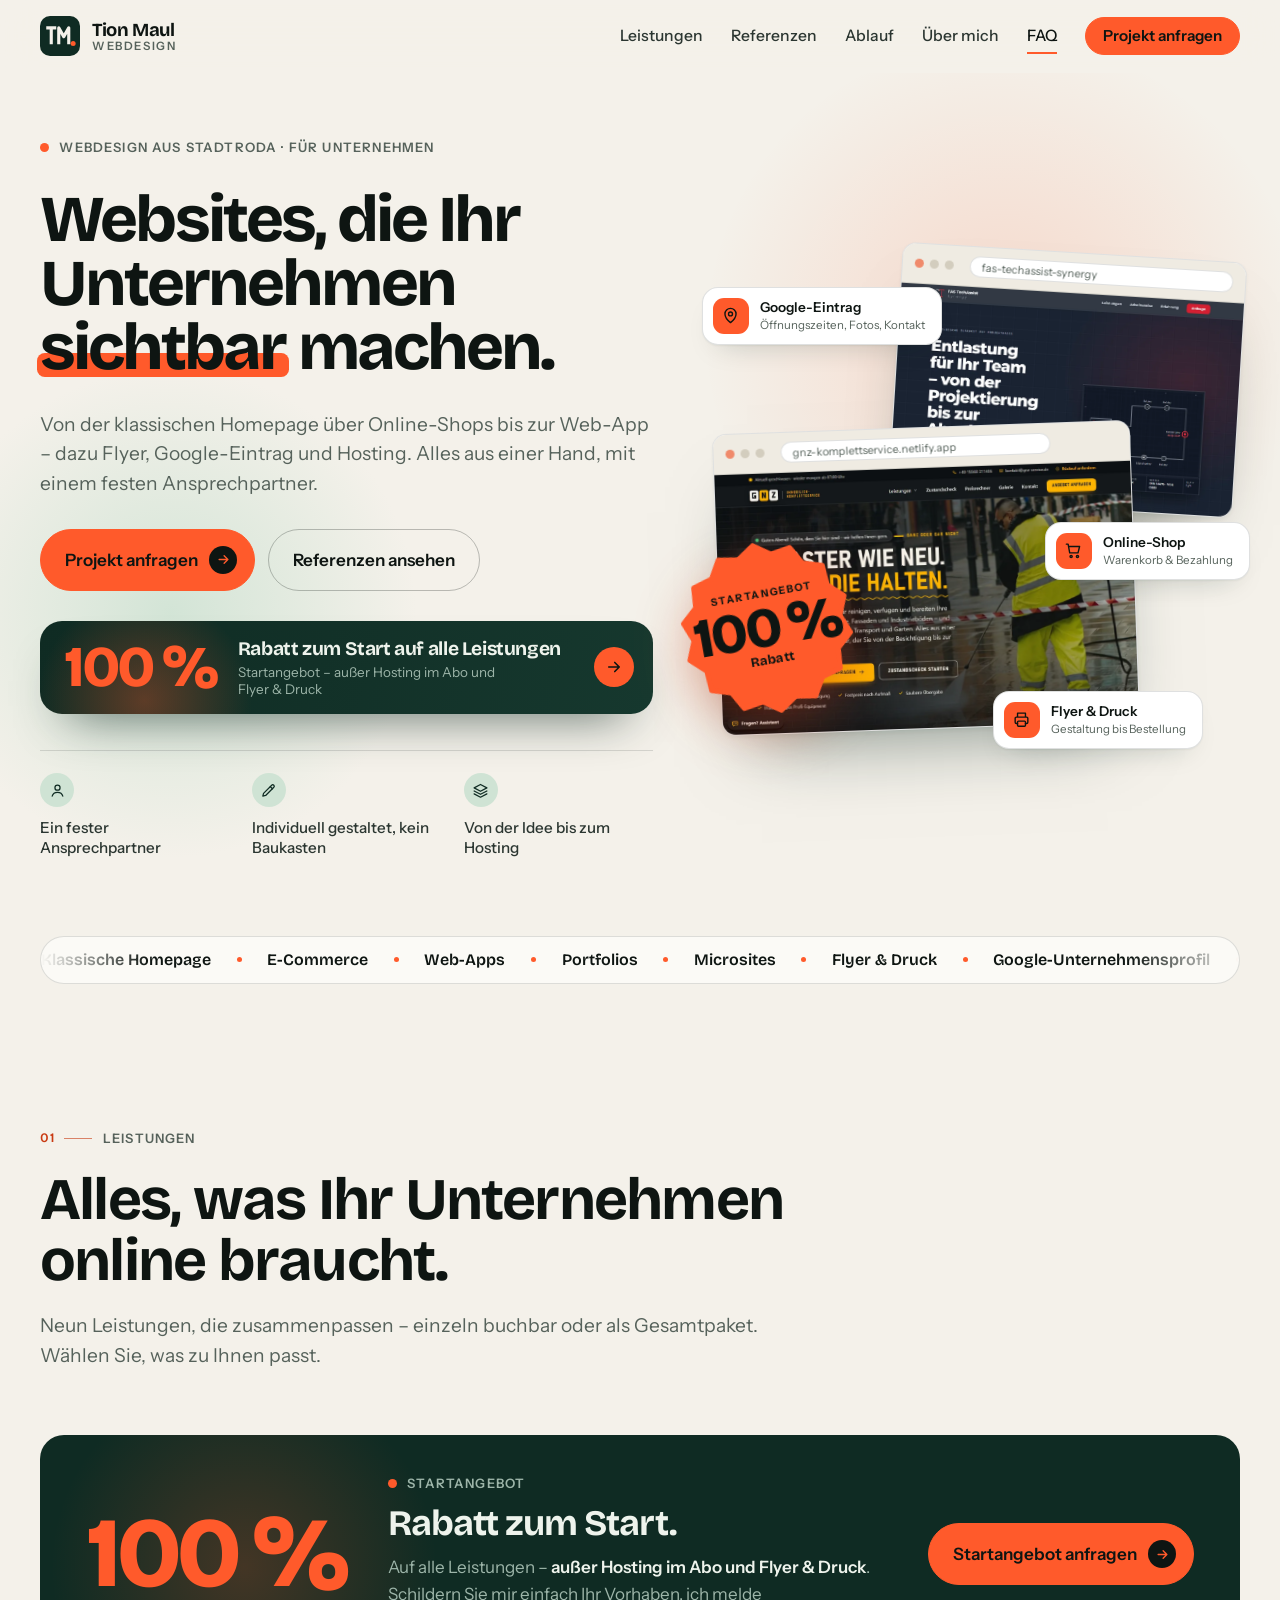
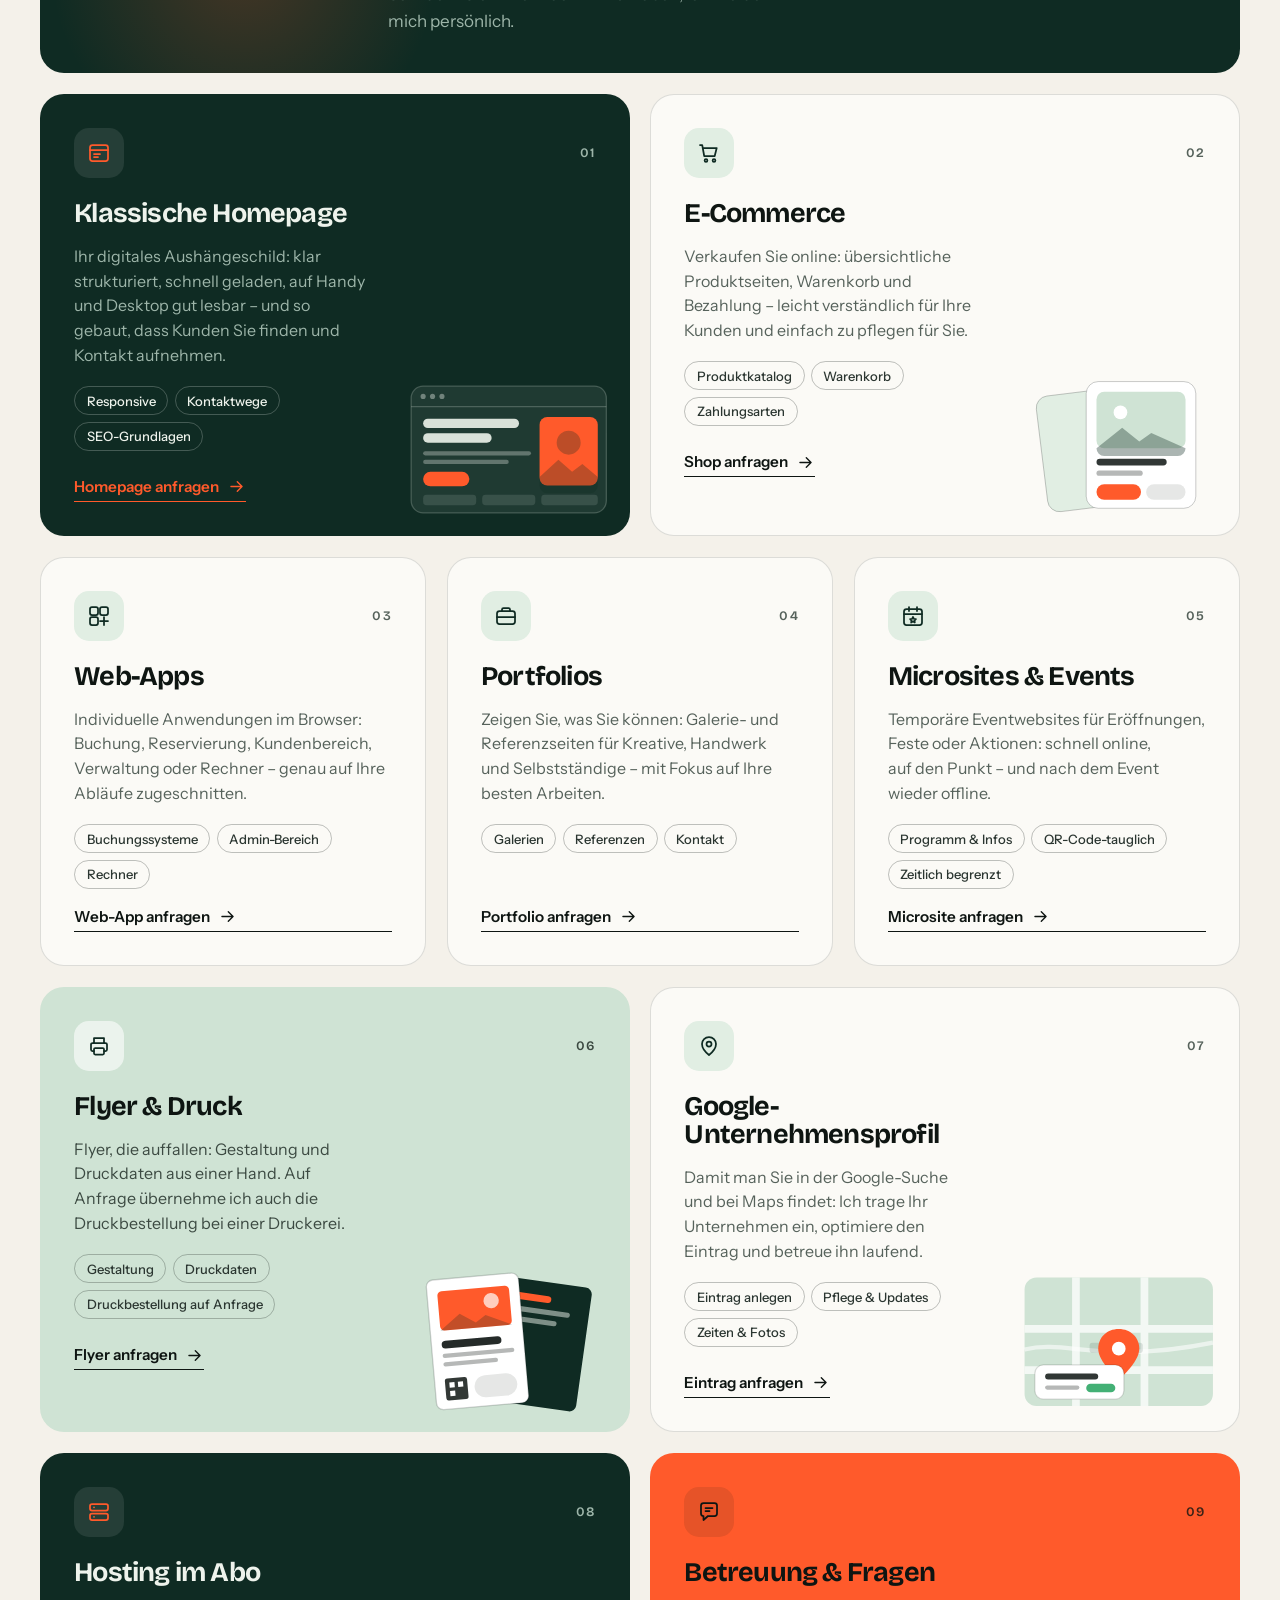
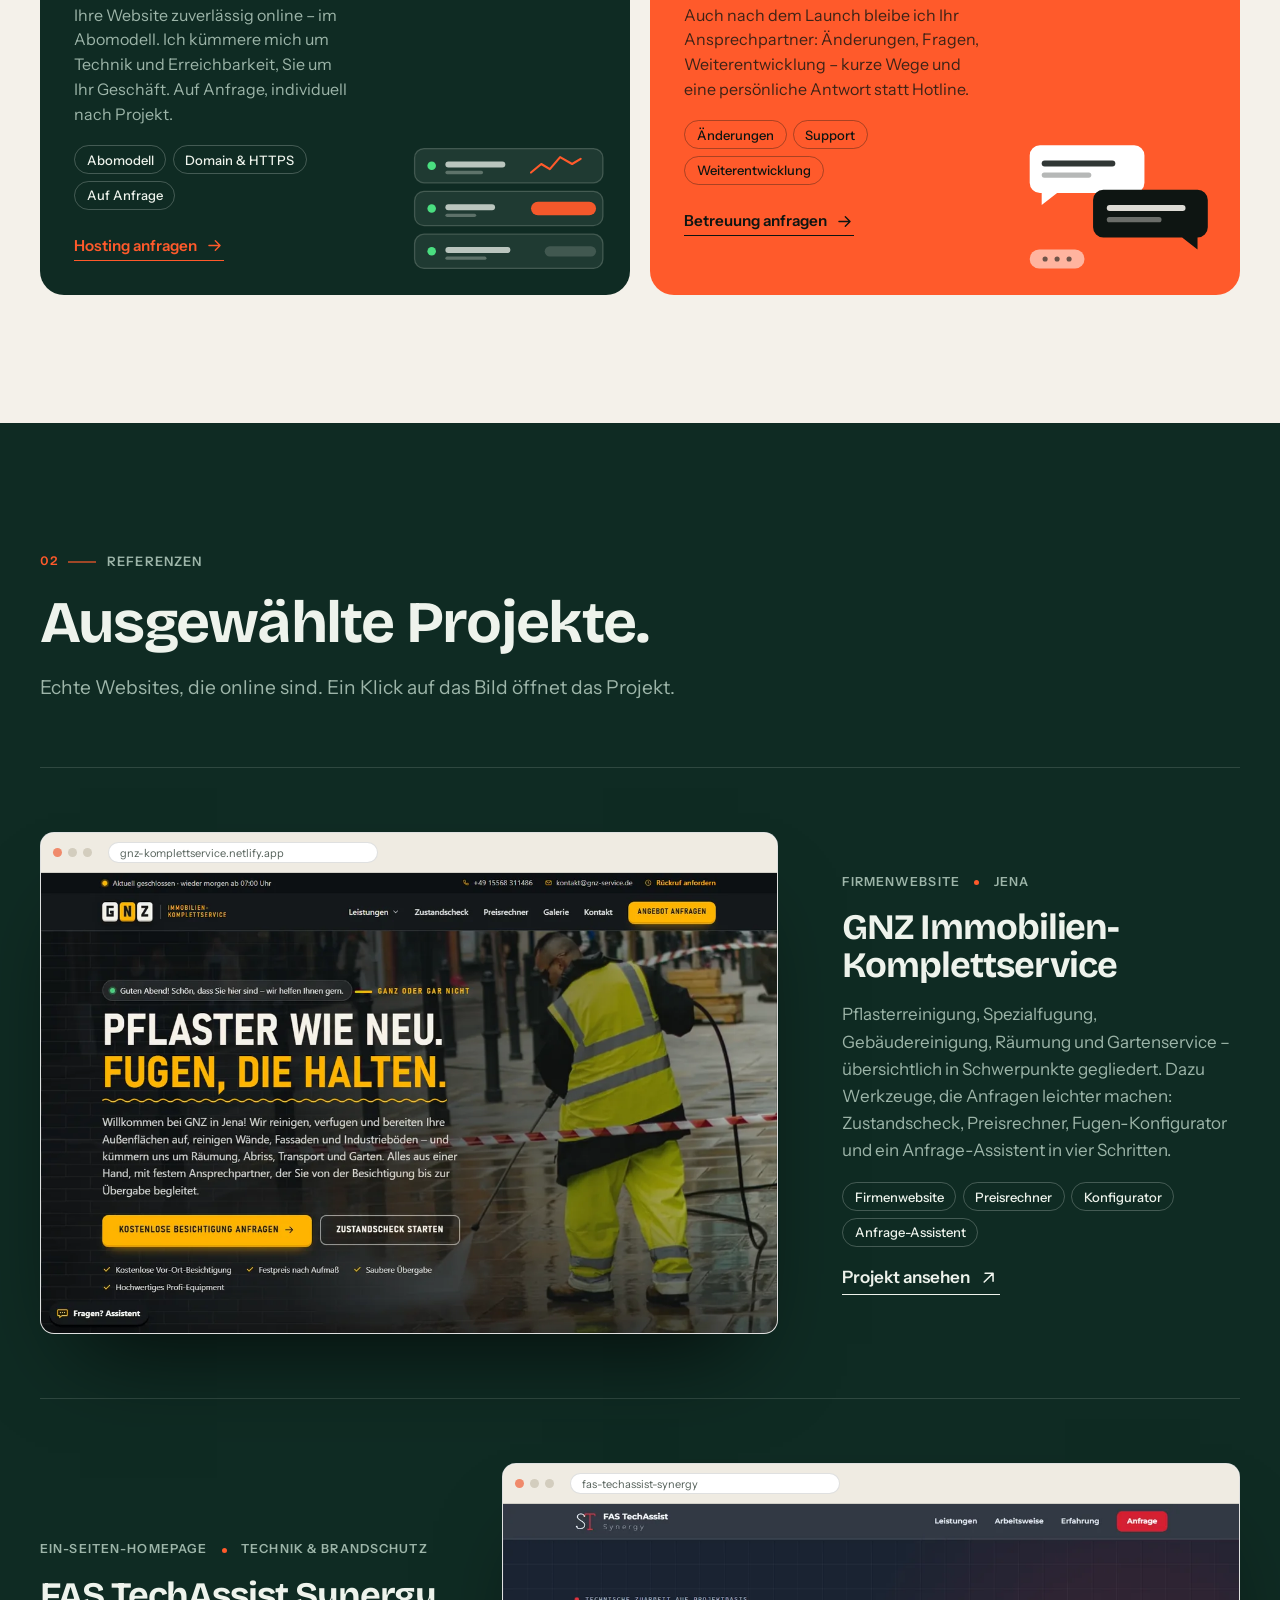
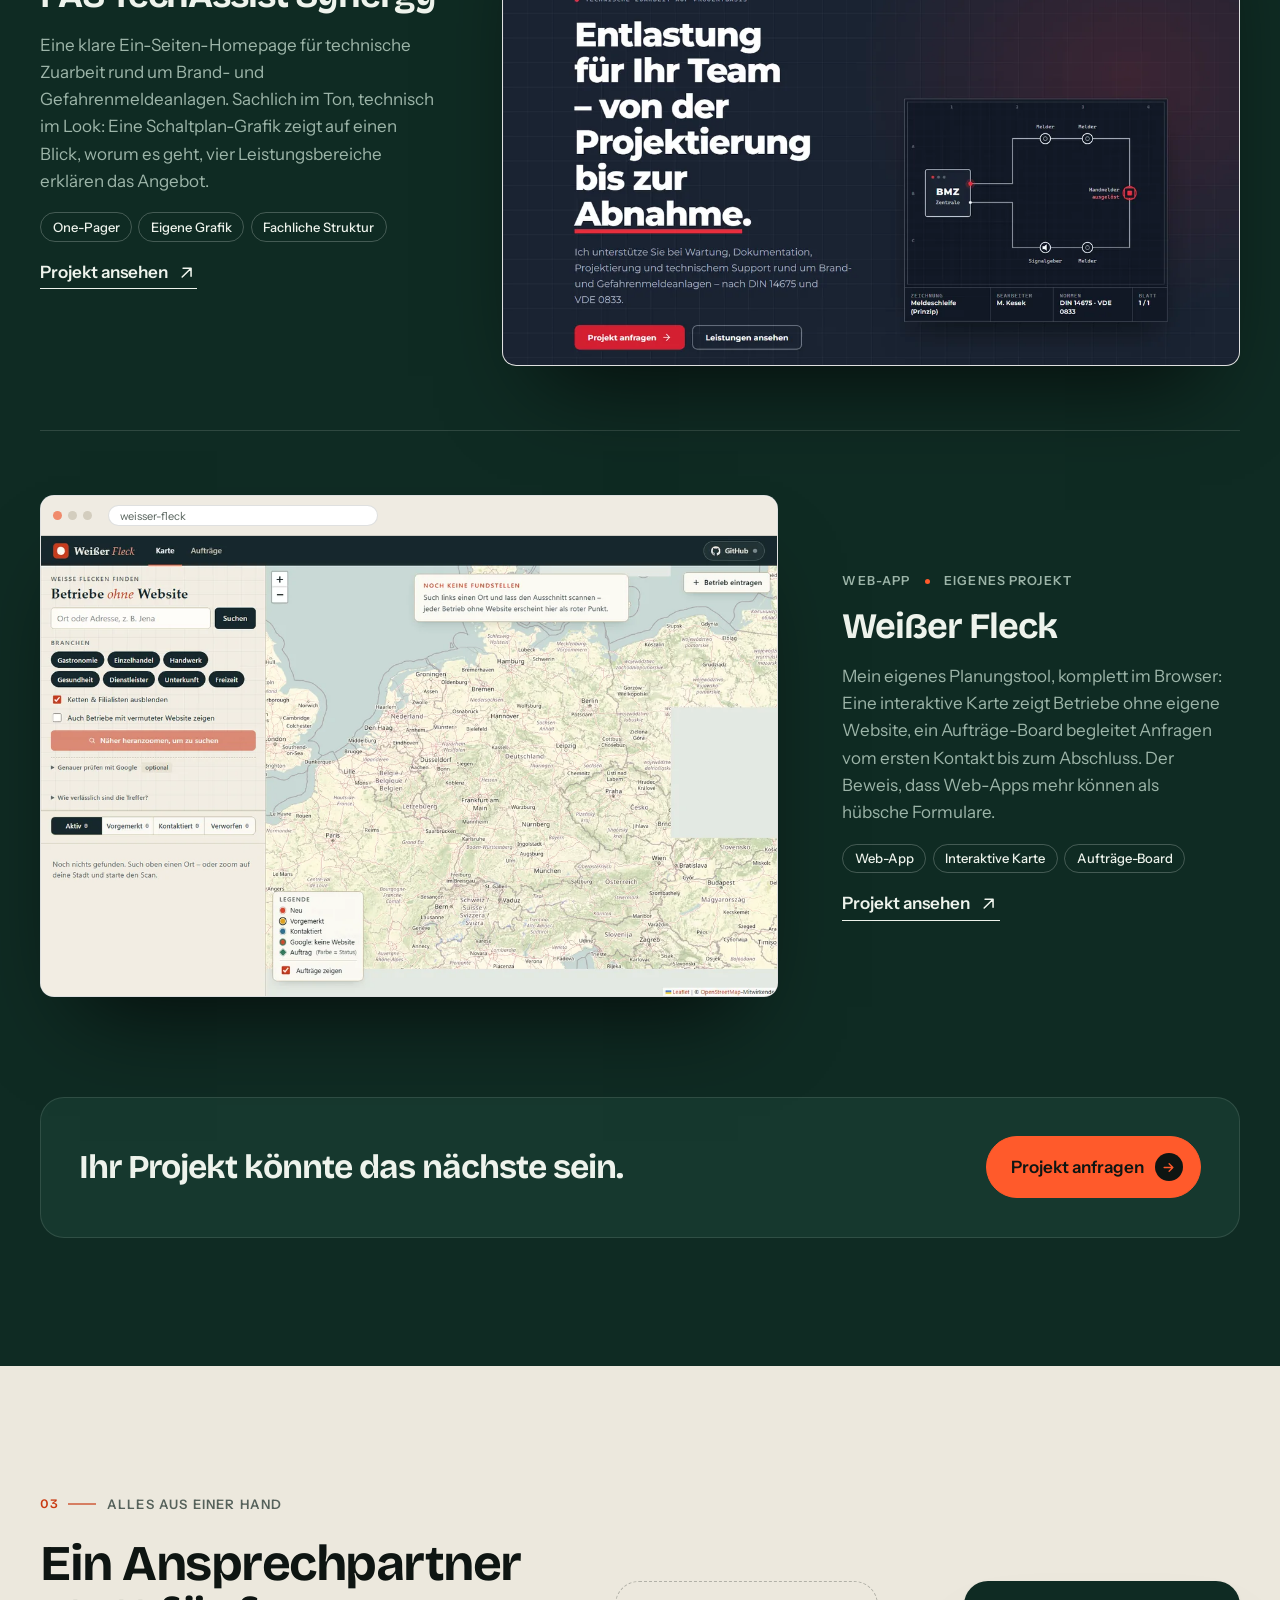
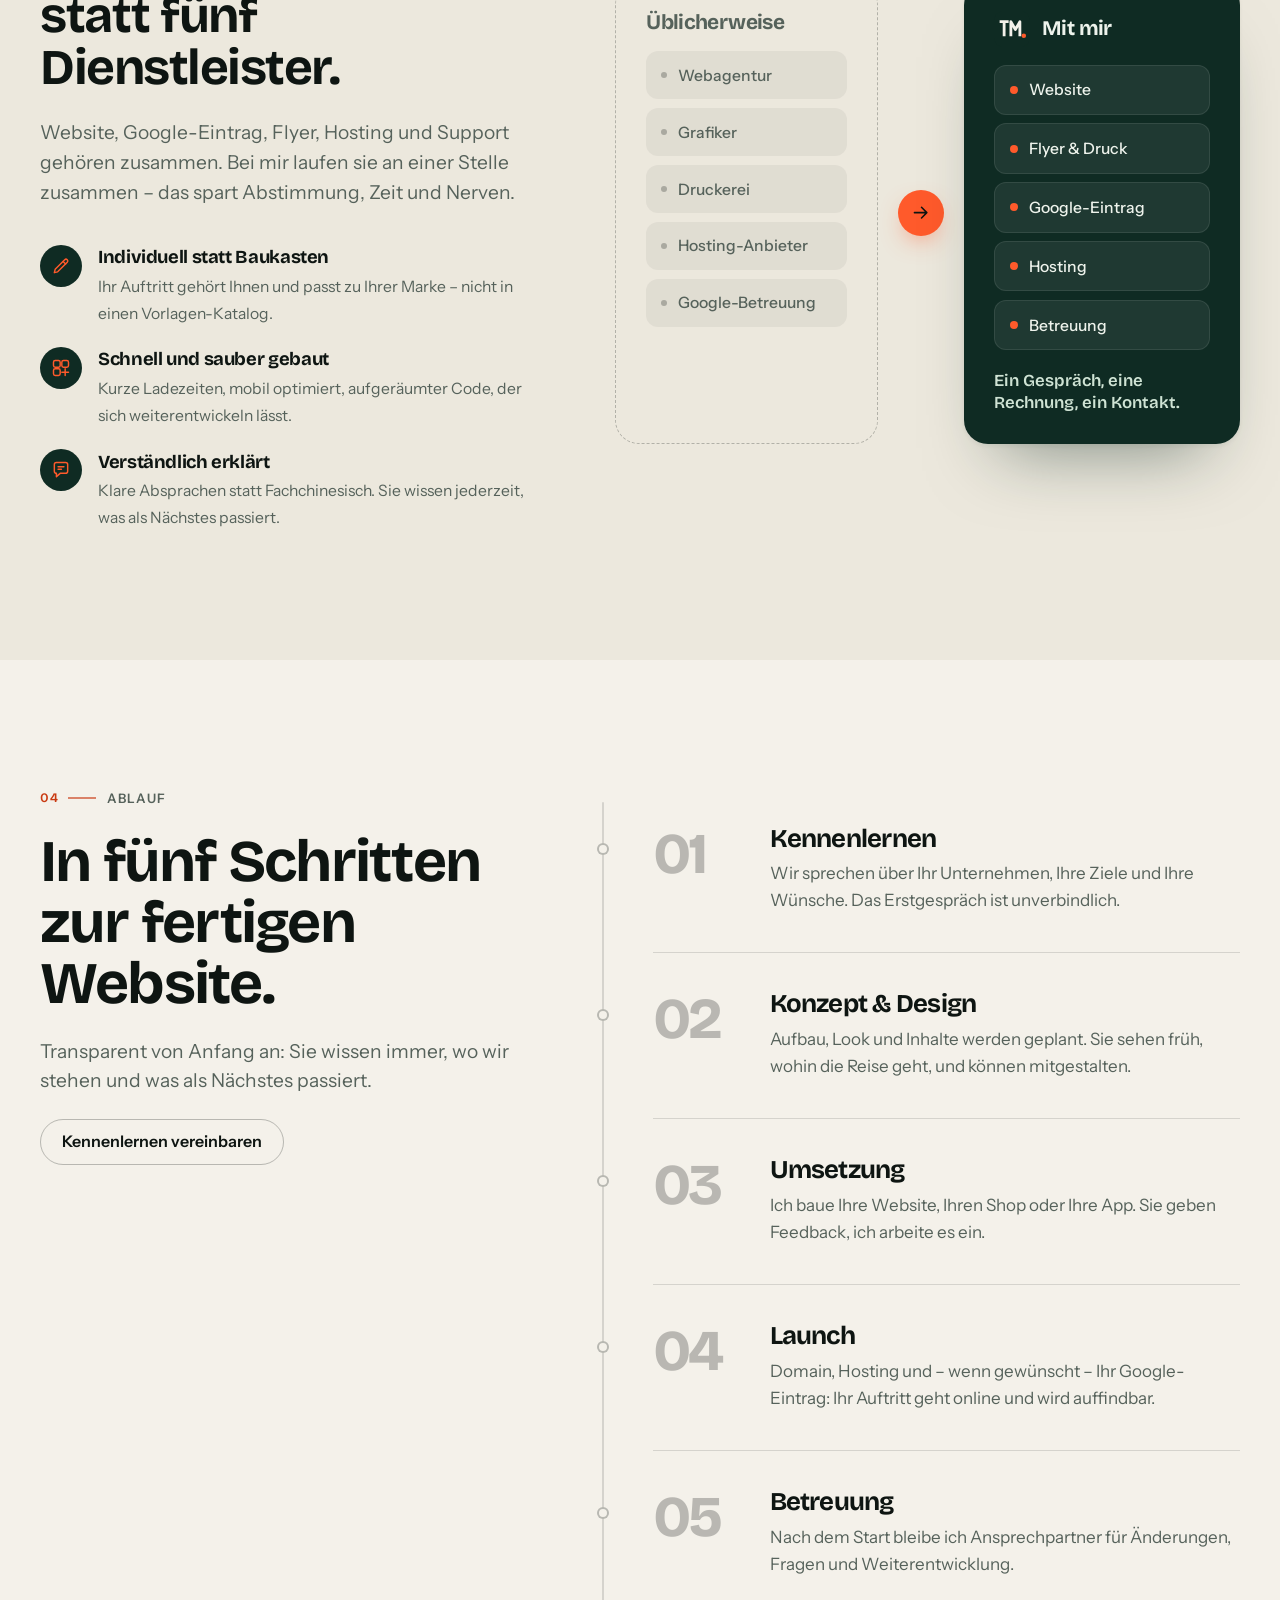
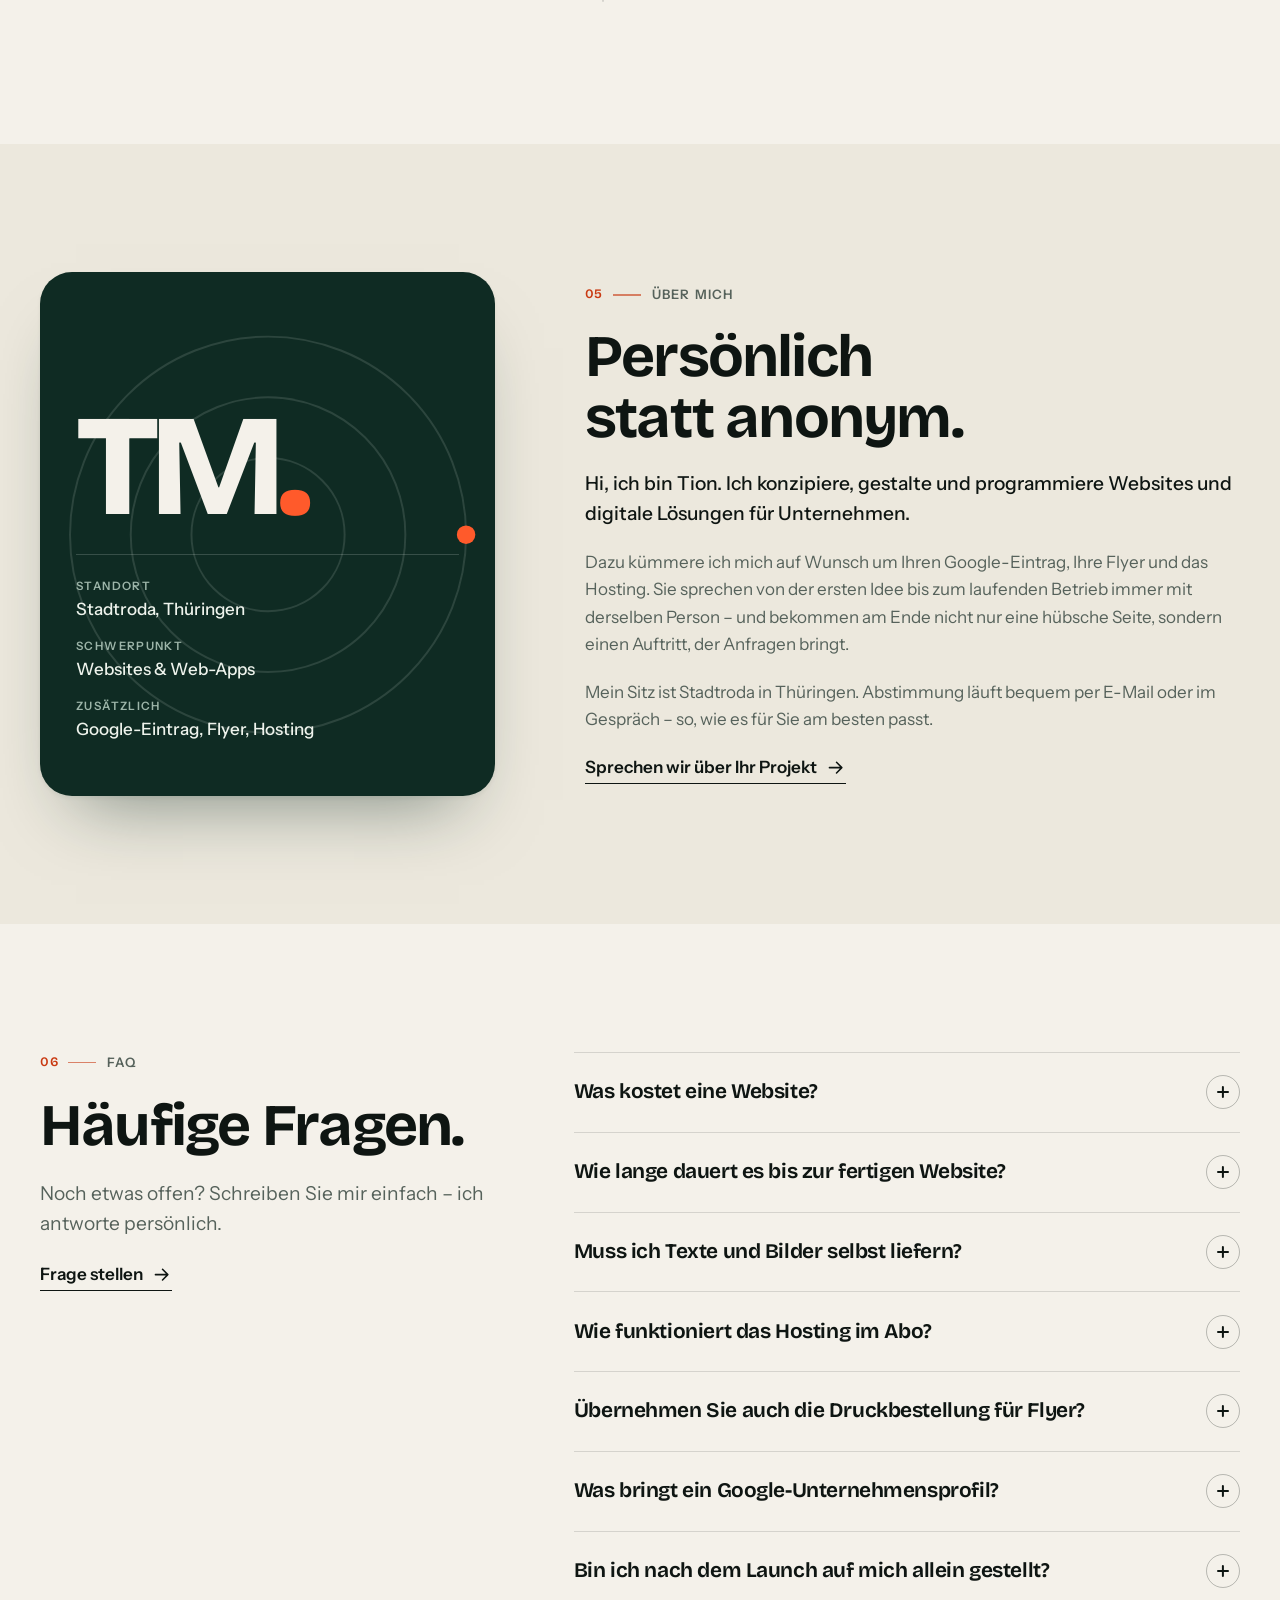
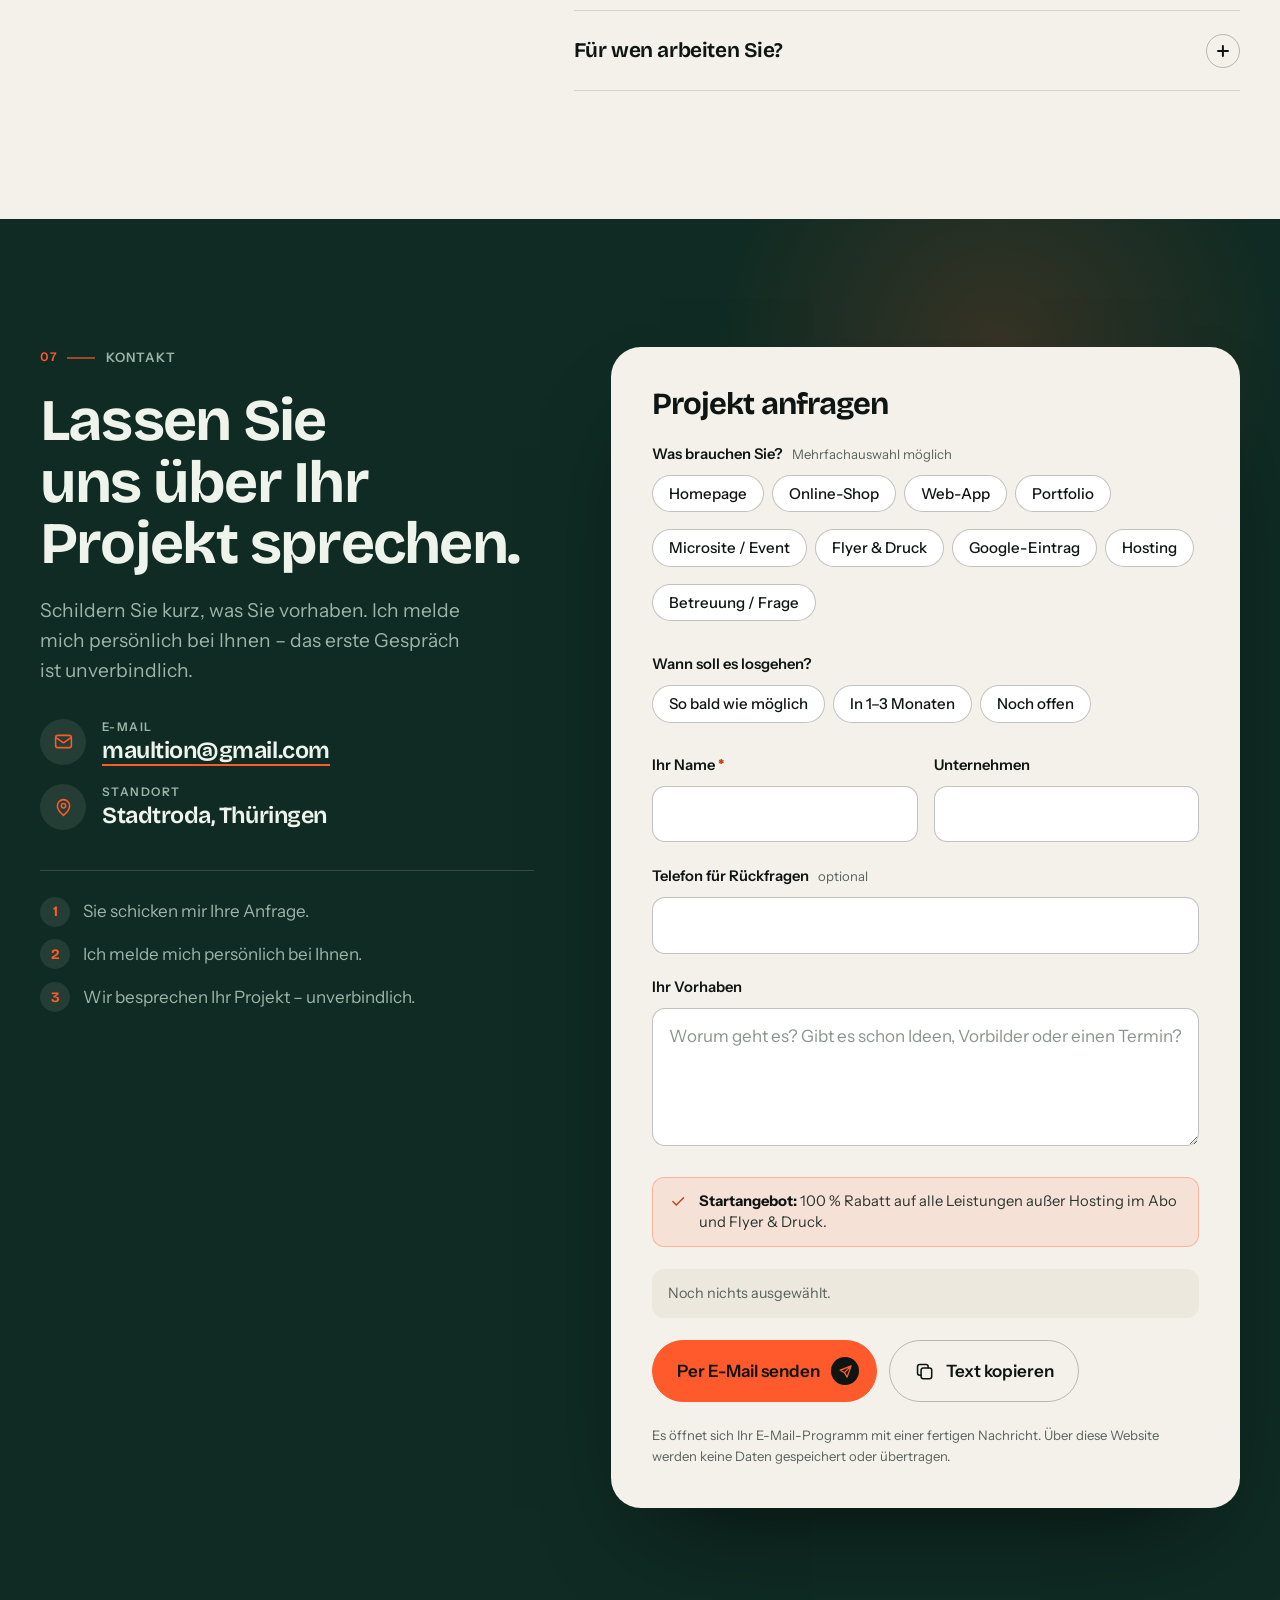
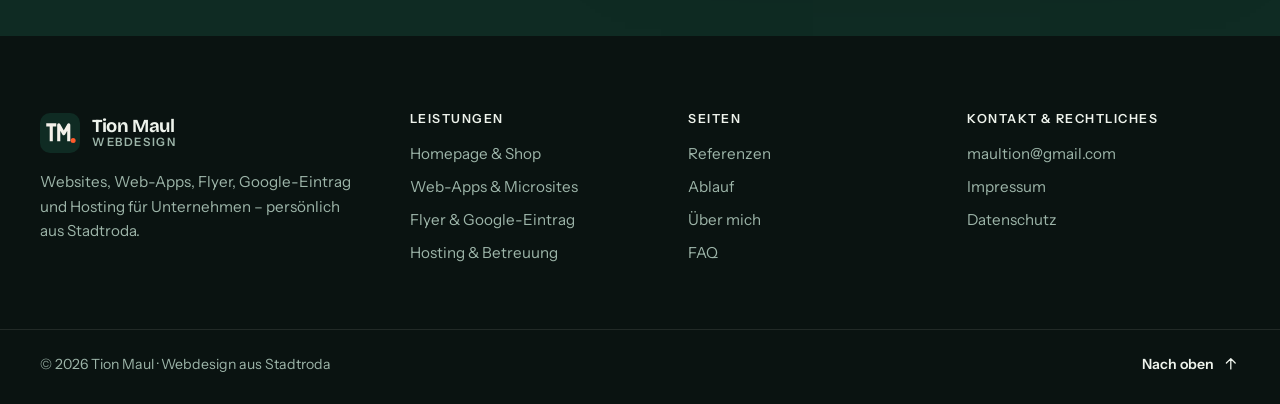
==== index.html @ 5685a95a "Erste Version der Firmenwebsite von Tion Maul Einseitige Webdesign-Website mit Leistungen, Referenze" ====
<!doctype html>
<html lang="de">
<head>
  <meta charset="utf-8">
  <meta name="viewport" content="width=device-width, initial-scale=1">
  <title>Tion Maul – Webdesign aus Stadtroda | Homepage, Online-Shop & Web-Apps</title>
  <meta name="description" content="Webdesign für Unternehmen: klassische Homepage, E-Commerce, Web-Apps, Portfolios, Microsites, Flyer mit Druckbestellung, Google-Unternehmensprofil und Hosting im Abo – persönlich von Tion Maul aus Stadtroda.">
  <meta name="theme-color" content="#F4F1EA">
  <meta property="og:type" content="website">
  <meta property="og:locale" content="de_DE">
  <meta property="og:title" content="Tion Maul – Webdesign aus Stadtroda">
  <meta property="og:description" content="Websites, die Ihr Unternehmen sichtbar machen: Homepage, Online-Shop, Web-Apps, Flyer, Google-Eintrag und Hosting aus einer Hand.">
  <meta property="og:site_name" content="Tion Maul – Webdesign">
  <!-- domain:start -->
  <!-- Wird von tools/set-domain.mjs gefüllt, sobald die Domain feststeht (canonical, og:image, twitter:card). -->
  <!-- domain:end -->
  <link rel="icon" href="assets/favicon.svg" type="image/svg+xml">
  <link rel="preload" href="assets/fonts/bricolage-grotesque-latin-wght-normal.woff2" as="font" type="font/woff2" crossorigin>
  <link rel="preload" href="assets/fonts/instrument-sans-latin-wght-normal.woff2" as="font" type="font/woff2" crossorigin>
  <link rel="stylesheet" href="assets/styles.css">
  <script src="assets/boot.js"></script>
  <script type="application/ld+json">
  {
    "@context": "https://schema.org",
    "@type": "ProfessionalService",
    "name": "Tion Maul – Webdesign",
    "description": "Webdesign für Unternehmen: Homepage, E-Commerce, Web-Apps, Portfolios, Microsites, Flyer, Google-Unternehmensprofil und Hosting.",
    "founder": { "@type": "Person", "name": "Tion Maul" },
    "email": "maultion@gmail.com",
    "address": { "@type": "PostalAddress", "addressLocality": "Stadtroda", "addressRegion": "Thüringen", "addressCountry": "DE" },
    "areaServed": "DE",
    "makesOffer": [
      { "@type": "Offer", "itemOffered": { "@type": "Service", "name": "Klassische Homepage" } },
      { "@type": "Offer", "itemOffered": { "@type": "Service", "name": "E-Commerce" } },
      { "@type": "Offer", "itemOffered": { "@type": "Service", "name": "Web-Apps" } },
      { "@type": "Offer", "itemOffered": { "@type": "Service", "name": "Portfolio-Websites" } },
      { "@type": "Offer", "itemOffered": { "@type": "Service", "name": "Microsites für Events" } },
      { "@type": "Offer", "itemOffered": { "@type": "Service", "name": "Flyer-Gestaltung und Druckbestellung" } },
      { "@type": "Offer", "itemOffered": { "@type": "Service", "name": "Google-Unternehmensprofil" } },
      { "@type": "Offer", "itemOffered": { "@type": "Service", "name": "Hosting im Abomodell" } },
      { "@type": "Offer", "itemOffered": { "@type": "Service", "name": "Website-Betreuung" } }
    ]
  }
  </script>
</head>
<body>

<!-- Icon-Sprite -->
<svg class="sprite" aria-hidden="true" focusable="false">
  <symbol id="logo" viewBox="0 0 64 64">
    <rect width="64" height="64" rx="16" class="logo-bg"/>
    <path d="M10 19h16M18 19v26M30 45V19l8 14 8-14v26" class="logo-stroke" fill="none" stroke-width="5" stroke-linejoin="round"/>
    <circle cx="53" cy="44" r="4" class="logo-dot"/>
  </symbol>
  <symbol id="i-arrow" viewBox="0 0 24 24"><path d="M5 12h14M13 6l6 6-6 6"/></symbol>
  <symbol id="i-arrow-ur" viewBox="0 0 24 24"><path d="M7 17L17 7M8 7h9v9"/></symbol>
  <symbol id="i-up" viewBox="0 0 24 24"><path d="M12 19V5M6 11l6-6 6 6"/></symbol>
  <symbol id="i-check" viewBox="0 0 24 24"><path d="M5 12.5l4.5 4.5L19 7.5"/></symbol>
  <symbol id="i-plus" viewBox="0 0 24 24"><path d="M12 5v14M5 12h14"/></symbol>
  <symbol id="i-menu" viewBox="0 0 24 24"><path d="M4 8h16M4 16h16"/></symbol>
  <symbol id="i-close" viewBox="0 0 24 24"><path d="M6 6l12 12M18 6L6 18"/></symbol>
  <symbol id="i-mail" viewBox="0 0 24 24"><rect x="3" y="5" width="18" height="14" rx="2.5"/><path d="M3.5 7.5l8.5 6 8.5-6"/></symbol>
  <symbol id="i-send" viewBox="0 0 24 24"><path d="M21 3L10 14M21 3l-6.5 18-4-7-7-4L21 3z"/></symbol>
  <symbol id="i-copy" viewBox="0 0 24 24"><rect x="8" y="8" width="12" height="12" rx="2.5"/><path d="M16 8V6.5A2.5 2.5 0 0 0 13.5 4h-7A2.5 2.5 0 0 0 4 6.5v7A2.5 2.5 0 0 0 6.5 16H8"/></symbol>
  <symbol id="i-user" viewBox="0 0 24 24"><circle cx="12" cy="8" r="3.6"/><path d="M4.5 20c.9-3.6 3.8-5.5 7.5-5.5s6.6 1.9 7.5 5.5"/></symbol>
  <symbol id="i-pen" viewBox="0 0 24 24"><path d="M4 20l1-4L16.5 4.5a2.1 2.1 0 0 1 3 3L8 19l-4 1z"/><path d="M14.5 6.5l3 3"/></symbol>
  <symbol id="i-layers" viewBox="0 0 24 24"><path d="M12 3.5l9 4.8-9 4.8-9-4.8 9-4.8z"/><path d="M3 12.6l9 4.8 9-4.8M3 16.8l9 4.7 9-4.7"/></symbol>
  <symbol id="i-pin" viewBox="0 0 24 24"><path d="M12 21s7-5.6 7-11a7 7 0 1 0-14 0c0 5.4 7 11 7 11z"/><circle cx="12" cy="10" r="2.5"/></symbol>
  <symbol id="i-home" viewBox="0 0 24 24"><rect x="3" y="4" width="18" height="16" rx="2.5"/><path d="M3 9h18M7 13h6M7 16h4"/></symbol>
  <symbol id="i-cart" viewBox="0 0 24 24"><path d="M3 4h2.2l2 11h10.5l2-8H6.3"/><circle cx="9" cy="19.5" r="1.4"/><circle cx="17" cy="19.5" r="1.4"/></symbol>
  <symbol id="i-app" viewBox="0 0 24 24"><rect x="3" y="3" width="8" height="8" rx="2"/><rect x="13" y="3" width="8" height="8" rx="2"/><rect x="3" y="13" width="8" height="8" rx="2"/><path d="M17 13v8M13 17h8"/></symbol>
  <symbol id="i-portfolio" viewBox="0 0 24 24"><rect x="3" y="7" width="18" height="13" rx="2.5"/><path d="M8 7V5.5A1.5 1.5 0 0 1 9.5 4h5A1.5 1.5 0 0 1 16 5.5V7M3 13h18"/></symbol>
  <symbol id="i-event" viewBox="0 0 24 24"><rect x="3" y="5" width="18" height="16" rx="2.5"/><path d="M3 10h18M8 3v4M16 3v4M12 13l.9 1.8 2 .3-1.45 1.4.35 2-1.8-.95-1.8.95.35-2-1.45-1.4 2-.3z"/></symbol>
  <symbol id="i-print" viewBox="0 0 24 24"><path d="M7 9V4h10v5M7 17H5.5A1.5 1.5 0 0 1 4 15.5V10.5A1.5 1.5 0 0 1 5.5 9h13a1.5 1.5 0 0 1 1.5 1.5v5a1.5 1.5 0 0 1-1.5 1.5H17"/><rect x="7" y="14" width="10" height="6.5" rx="1.2"/></symbol>
  <symbol id="i-server" viewBox="0 0 24 24"><rect x="3" y="4" width="18" height="6.5" rx="2"/><rect x="3" y="13.5" width="18" height="6.5" rx="2"/><path d="M7 7.25h.01M7 16.75h.01"/></symbol>
  <symbol id="i-chat" viewBox="0 0 24 24"><path d="M4 5.5A2.5 2.5 0 0 1 6.5 3h11A2.5 2.5 0 0 1 20 5.5v8a2.5 2.5 0 0 1-2.5 2.5H11l-4.5 4v-4h0A2.5 2.5 0 0 1 4 13.5z"/><path d="M8.5 8h7M8.5 11h4"/></symbol>
</svg>

<a class="skip" href="#main">Zum Inhalt springen</a>

<header class="site-header" id="top">
  <div class="container header-inner">
    <a class="brand" href="#top" aria-label="Tion Maul – Webdesign, zum Seitenanfang">
      <svg class="brand-mark" viewBox="0 0 64 64" aria-hidden="true"><use href="#logo"/></svg>
      <span class="brand-text"><strong>Tion Maul</strong><small>Webdesign</small></span>
    </a>
    <nav class="main-nav" id="main-nav" aria-label="Hauptnavigation">
      <a href="#leistungen">Leistungen</a>
      <a href="#referenzen">Referenzen</a>
      <a href="#ablauf">Ablauf</a>
      <a href="#ueber-mich">Über mich</a>
      <a href="#faq">FAQ</a>
      <a class="btn btn-primary btn-sm nav-cta" href="#kontakt">Projekt anfragen</a>
    </nav>
    <button class="nav-toggle" type="button" aria-expanded="false" aria-controls="main-nav">
      <span class="sr">Menü öffnen</span>
      <svg class="ico ico-open" aria-hidden="true"><use href="#i-menu"/></svg>
      <svg class="ico ico-close" aria-hidden="true"><use href="#i-close"/></svg>
    </button>
  </div>
  <div class="progress" aria-hidden="true"><span></span></div>
</header>

<main id="main">

  <!-- ============ HERO ============ -->
  <section class="hero" aria-labelledby="hero-title">
    <div class="container hero-grid">
      <div class="hero-copy">
        <p class="kicker anim-in"><span class="dot"></span>Webdesign aus Stadtroda · für Unternehmen</p>
        <h1 id="hero-title" class="anim-in">Websites, die Ihr Unternehmen <span class="hl">sichtbar</span> machen.</h1>
        <p class="lead anim-in">Von der klassischen Homepage über Online-Shops bis zur Web-App – dazu Flyer, Google-Eintrag und Hosting. Alles aus einer Hand, mit einem festen Ansprechpartner.</p>
        <div class="hero-cta anim-in">
          <a class="btn btn-primary btn-lg" href="#kontakt">Projekt anfragen <span class="btn-ic"><svg class="ico" aria-hidden="true"><use href="#i-arrow"/></svg></span></a>
          <a class="btn btn-ghost btn-lg" href="#referenzen">Referenzen ansehen</a>
        </div>
        <a class="offer-banner anim-in" href="#startangebot">
          <span class="offer-banner-big" aria-hidden="true">100&nbsp;%</span>
          <span class="offer-banner-text"><strong><span class="sr">100 % </span>Rabatt zum Start auf alle Leistungen</strong><small>Startangebot – außer Hosting im Abo und Flyer&nbsp;&amp;&nbsp;Druck</small></span>
          <span class="offer-banner-go" aria-hidden="true"><svg class="ico"><use href="#i-arrow"/></svg></span>
        </a>
        <ul class="hero-points anim-in">
          <li><span class="pt-ic"><svg class="ico" aria-hidden="true"><use href="#i-user"/></svg></span>Ein fester Ansprechpartner</li>
          <li><span class="pt-ic"><svg class="ico" aria-hidden="true"><use href="#i-pen"/></svg></span>Individuell gestaltet, kein Baukasten</li>
          <li><span class="pt-ic"><svg class="ico" aria-hidden="true"><use href="#i-layers"/></svg></span>Von der Idee bis zum Hosting</li>
        </ul>
      </div>

      <div class="hero-visual" aria-hidden="true">
        <div class="stage">
          <div class="layer l-back"><div class="float f2">
            <figure class="browser">
              <div class="browser-bar"><i></i><i></i><i></i><span class="url">fas-techassist-synergy</span></div>
              <img src="assets/img/ref-fas.webp" width="1200" height="750" alt="" decoding="async">
            </figure>
          </div></div>
          <div class="layer l-front"><div class="float f1">
            <figure class="browser">
              <div class="browser-bar"><i></i><i></i><i></i><span class="url">gnz-komplettservice.netlify.app</span></div>
              <img src="assets/img/ref-gnz.webp" width="1200" height="750" alt="" decoding="async" fetchpriority="high">
            </figure>
          </div></div>
          <div class="layer l-chip c-google"><div class="float f3">
            <div class="chip-card"><span class="chip-ic"><svg class="ico"><use href="#i-pin"/></svg></span><span><strong>Google-Eintrag</strong><small>Öffnungszeiten, Fotos, Kontakt</small></span></div>
          </div></div>
          <div class="layer l-chip c-shop"><div class="float f4">
            <div class="chip-card"><span class="chip-ic"><svg class="ico"><use href="#i-cart"/></svg></span><span><strong>Online-Shop</strong><small>Warenkorb &amp; Bezahlung</small></span></div>
          </div></div>
          <div class="layer l-chip c-offer"><div class="float f5">
            <div class="offer-sticker">
              <svg class="burst" viewBox="0 0 200 200" aria-hidden="true"><polygon points="100.0,3.0 119.1,16.2 142.1,12.6 153.6,32.8 175.8,39.5 177.5,62.7 194.6,78.4 186.0,100.0 194.6,121.6 177.5,137.3 175.8,160.5 153.6,167.2 142.1,187.4 119.1,183.8 100.0,197.0 80.9,183.8 57.9,187.4 46.4,167.2 24.2,160.5 22.5,137.3 5.4,121.6 14.0,100.0 5.4,78.4 22.5,62.7 24.2,39.5 46.4,32.8 57.9,12.6 80.9,16.2"/></svg>
              <small>Startangebot</small><b>100&nbsp;%</b><span>Rabatt</span>
            </div>
          </div></div>
          <div class="layer l-chip c-flyer"><div class="float f2">
            <div class="chip-card"><span class="chip-ic"><svg class="ico"><use href="#i-print"/></svg></span><span><strong>Flyer &amp; Druck</strong><small>Gestaltung bis Bestellung</small></span></div>
          </div></div>
        </div>
      </div>
    </div>

    <div class="container marquee-wrap">
      <div class="marquee" aria-hidden="true">
        <div class="marquee-view">
          <div class="marquee-track">
            <div class="marquee-group"><span>Klassische Homepage</span><span>E-Commerce</span><span>Web-Apps</span><span>Portfolios</span><span>Microsites</span><span>Flyer &amp; Druck</span><span>Google-Unternehmensprofil</span><span>Hosting im Abo</span><span>Betreuung</span></div>
            <div class="marquee-group"><span>Klassische Homepage</span><span>E-Commerce</span><span>Web-Apps</span><span>Portfolios</span><span>Microsites</span><span>Flyer &amp; Druck</span><span>Google-Unternehmensprofil</span><span>Hosting im Abo</span><span>Betreuung</span></div>
          </div>
        </div>
      </div>
    </div>
  </section>

  <!-- ============ LEISTUNGEN ============ -->
  <section class="section" id="leistungen" aria-labelledby="leistungen-title">
    <div class="container">
      <header class="section-head" data-reveal>
        <p class="kicker"><span class="num">01</span>Leistungen</p>
        <h2 id="leistungen-title">Alles, was Ihr Unternehmen online braucht.</h2>
        <p class="lead">Neun Leistungen, die zusammenpassen – einzeln buchbar oder als Gesamtpaket. Wählen Sie, was zu Ihnen passt.</p>
      </header>

      <aside class="offer" id="startangebot" data-reveal aria-labelledby="offer-title">
        <p class="offer-big" aria-hidden="true">100&nbsp;%</p>
        <div class="offer-copy">
          <p class="kicker"><span class="dot"></span>Startangebot</p>
          <h3 id="offer-title"><span class="sr">100 % </span>Rabatt zum Start.</h3>
          <p>Auf alle Leistungen – <strong>außer Hosting im Abo und Flyer&nbsp;&amp;&nbsp;Druck</strong>. Schildern Sie mir einfach Ihr Vorhaben, ich melde mich persönlich.</p>
        </div>
        <a class="btn btn-primary btn-lg" href="#kontakt">Startangebot anfragen <span class="btn-ic"><svg class="ico" aria-hidden="true"><use href="#i-arrow"/></svg></span></a>
      </aside>

      <div class="bento" data-stagger>

        <article class="svc w3 dark" data-reveal>
          <div class="svc-main">
            <div class="svc-top"><span class="svc-ic"><svg class="ico" aria-hidden="true"><use href="#i-home"/></svg></span><span class="num">01</span></div>
            <h3>Klassische Homepage</h3>
            <p>Ihr digitales Aushängeschild: klar strukturiert, schnell geladen, auf Handy und Desktop gut lesbar – und so gebaut, dass Kunden Sie finden und Kontakt aufnehmen.</p>
            <ul class="tags"><li>Responsive</li><li>Kontaktwege</li><li>SEO-Grundlagen</li></ul>
            <button class="svc-cta" type="button" data-service="Klassische Homepage">Homepage anfragen <svg class="ico" aria-hidden="true"><use href="#i-arrow"/></svg></button>
          </div>
          <div class="svc-art" aria-hidden="true">
            <svg viewBox="0 0 240 160" fill="none">
              <rect x="6" y="6" width="228" height="148" rx="14" class="a" opacity=".07"/>
              <rect x="6" y="6" width="228" height="148" rx="14" class="l" opacity=".22"/>
              <path d="M6 30h228" class="l" opacity=".22"/>
              <circle cx="20" cy="18" r="3" class="a" opacity=".4"/><circle cx="31" cy="18" r="3" class="a" opacity=".4"/><circle cx="42" cy="18" r="3" class="a" opacity=".4"/>
              <rect x="20" y="44" width="112" height="11" rx="5.5" class="a" opacity=".9"/>
              <rect x="20" y="61" width="80" height="11" rx="5.5" class="a" opacity=".9"/>
              <rect x="20" y="82" width="126" height="5" rx="2.5" class="a" opacity=".32"/>
              <rect x="20" y="92" width="100" height="5" rx="2.5" class="a" opacity=".32"/>
              <rect x="20" y="106" width="54" height="17" rx="8.5" class="ac"/>
              <rect x="156" y="42" width="68" height="80" rx="9" class="ac"/>
              <circle cx="190" cy="72" r="14" fill="#0F2B23" opacity=".28"/>
              <path d="M156 112l22-20 16 14 12-9 18 15v10a9 9 0 0 1-9 9h-50a9 9 0 0 1-9-9z" fill="#0F2B23" opacity=".28"/>
              <rect x="20" y="133" width="62" height="12" rx="4" class="a" opacity=".12"/>
              <rect x="89" y="133" width="62" height="12" rx="4" class="a" opacity=".12"/>
              <rect x="158" y="133" width="66" height="12" rx="4" class="a" opacity=".12"/>
            </svg>
          </div>
        </article>

        <article class="svc w3" data-reveal>
          <div class="svc-main">
            <div class="svc-top"><span class="svc-ic"><svg class="ico" aria-hidden="true"><use href="#i-cart"/></svg></span><span class="num">02</span></div>
            <h3>E-Commerce</h3>
            <p>Verkaufen Sie online: übersichtliche Produktseiten, Warenkorb und Bezahlung – leicht verständlich für Ihre Kunden und einfach zu pflegen für Sie.</p>
            <ul class="tags"><li>Produktkatalog</li><li>Warenkorb</li><li>Zahlungsarten</li></ul>
            <button class="svc-cta" type="button" data-service="E-Commerce / Online-Shop">Shop anfragen <svg class="ico" aria-hidden="true"><use href="#i-arrow"/></svg></button>
          </div>
          <div class="svc-art" aria-hidden="true">
            <svg viewBox="0 0 240 170" fill="none">
              <g transform="rotate(-7 80 90)"><rect x="30" y="22" width="118" height="136" rx="14" class="card-a"/></g>
              <rect x="82" y="10" width="128" height="148" rx="14" class="card-b"/>
              <rect x="94" y="22" width="104" height="66" rx="9" class="mint-fill"/>
              <circle cx="122" cy="46" r="8" class="white-fill"/>
              <path d="M94 88l30-24 20 16 14-10 40 18v0a9 9 0 0 1-9 9H103a9 9 0 0 1-9-9z" class="forest-fill" opacity=".35"/>
              <rect x="94" y="100" width="82" height="8" rx="4" class="a" opacity=".85"/>
              <rect x="94" y="114" width="54" height="6" rx="3" class="a" opacity=".3"/>
              <rect x="94" y="130" width="52" height="18" rx="9" class="ac"/>
              <rect x="152" y="130" width="46" height="18" rx="9" class="a" opacity=".1"/>
            </svg>
          </div>
        </article>

        <article class="svc w2" data-reveal>
          <div class="svc-top"><span class="svc-ic"><svg class="ico" aria-hidden="true"><use href="#i-app"/></svg></span><span class="num">03</span></div>
          <h3>Web-Apps</h3>
          <p>Individuelle Anwendungen im Browser: Buchung, Reservierung, Kundenbereich, Verwaltung oder Rechner – genau auf Ihre Abläufe zugeschnitten.</p>
          <ul class="tags"><li>Buchungssysteme</li><li>Admin-Bereich</li><li>Rechner</li></ul>
          <button class="svc-cta" type="button" data-service="Web-App">Web-App anfragen <svg class="ico" aria-hidden="true"><use href="#i-arrow"/></svg></button>
        </article>

        <article class="svc w2" data-reveal>
          <div class="svc-top"><span class="svc-ic"><svg class="ico" aria-hidden="true"><use href="#i-portfolio"/></svg></span><span class="num">04</span></div>
          <h3>Portfolios</h3>
          <p>Zeigen Sie, was Sie können: Galerie- und Referenzseiten für Kreative, Handwerk und Selbstständige – mit Fokus auf Ihre besten Arbeiten.</p>
          <ul class="tags"><li>Galerien</li><li>Referenzen</li><li>Kontakt</li></ul>
          <button class="svc-cta" type="button" data-service="Portfolio">Portfolio anfragen <svg class="ico" aria-hidden="true"><use href="#i-arrow"/></svg></button>
        </article>

        <article class="svc w2 s3" data-reveal>
          <div class="svc-top"><span class="svc-ic"><svg class="ico" aria-hidden="true"><use href="#i-event"/></svg></span><span class="num">05</span></div>
          <h3>Microsites &amp; Events</h3>
          <p>Temporäre Eventwebsites für Eröffnungen, Feste oder Aktionen: schnell online, auf den Punkt – und nach dem Event wieder offline.</p>
          <ul class="tags"><li>Programm &amp; Infos</li><li>QR-Code-tauglich</li><li>Zeitlich begrenzt</li></ul>
          <button class="svc-cta" type="button" data-service="Microsite für ein Event">Microsite anfragen <svg class="ico" aria-hidden="true"><use href="#i-arrow"/></svg></button>
        </article>

        <article class="svc w3 mint" data-reveal>
          <div class="svc-main">
            <div class="svc-top"><span class="svc-ic"><svg class="ico" aria-hidden="true"><use href="#i-print"/></svg></span><span class="num">06</span></div>
            <h3>Flyer &amp; Druck</h3>
            <p>Flyer, die auffallen: Gestaltung und Druckdaten aus einer Hand. Auf Anfrage übernehme ich auch die Druckbestellung bei einer Druckerei.</p>
            <ul class="tags"><li>Gestaltung</li><li>Druckdaten</li><li>Druckbestellung auf Anfrage</li></ul>
            <button class="svc-cta" type="button" data-service="Flyer & Druck">Flyer anfragen <svg class="ico" aria-hidden="true"><use href="#i-arrow"/></svg></button>
          </div>
          <div class="svc-art" aria-hidden="true">
            <svg viewBox="0 0 240 170" fill="none">
              <g transform="rotate(8 150 90)"><rect x="104" y="14" width="104" height="146" rx="8" class="forest-fill"/><rect x="116" y="30" width="46" height="8" rx="4" class="ac"/><rect x="116" y="46" width="70" height="6" rx="3" fill="#EEF3EC" opacity=".5"/><rect x="116" y="58" width="56" height="6" rx="3" fill="#EEF3EC" opacity=".5"/></g>
              <g transform="rotate(-5 90 90)">
                <rect x="30" y="8" width="108" height="152" rx="8" class="white-fill"/>
                <rect x="30" y="8" width="108" height="152" rx="8" class="l" opacity=".18"/>
                <rect x="42" y="22" width="84" height="46" rx="5" class="ac"/>
                <circle cx="104" cy="38" r="9" fill="#fff" opacity=".7"/>
                <path d="M42 68l24-18 18 12 12-8 30 14v0H42z" fill="#0F2B23" opacity=".25"/>
                <rect x="42" y="80" width="70" height="9" rx="4.5" class="a" opacity=".9"/>
                <rect x="42" y="95" width="84" height="5" rx="2.5" class="a" opacity=".3"/>
                <rect x="42" y="105" width="64" height="5" rx="2.5" class="a" opacity=".3"/>
                <rect x="42" y="124" width="26" height="26" rx="3" class="a" opacity=".85"/>
                <rect x="47" y="129" width="6" height="6" class="white-fill"/><rect x="57" y="129" width="6" height="6" class="white-fill"/><rect x="47" y="139" width="6" height="6" class="white-fill"/>
                <rect x="76" y="124" width="50" height="26" rx="13" class="a" opacity=".1"/>
              </g>
            </svg>
          </div>
        </article>

        <article class="svc w3" data-reveal>
          <div class="svc-main">
            <div class="svc-top"><span class="svc-ic"><svg class="ico" aria-hidden="true"><use href="#i-pin"/></svg></span><span class="num">07</span></div>
            <h3>Google-Unternehmensprofil</h3>
            <p>Damit man Sie in der Google-Suche und bei Maps findet: Ich trage Ihr Unternehmen ein, optimiere den Eintrag und betreue ihn laufend.</p>
            <ul class="tags"><li>Eintrag anlegen</li><li>Pflege &amp; Updates</li><li>Zeiten &amp; Fotos</li></ul>
            <button class="svc-cta" type="button" data-service="Google-Unternehmensprofil">Eintrag anfragen <svg class="ico" aria-hidden="true"><use href="#i-arrow"/></svg></button>
          </div>
          <div class="svc-art" aria-hidden="true">
            <svg viewBox="0 0 240 170" fill="none">
              <rect x="10" y="10" width="220" height="150" rx="14" class="mint-fill"/>
              <path d="M10 70h220M10 118h220M70 10v150M150 10v150" stroke="#fff" stroke-width="9" opacity=".75"/>
              <path d="M10 94c50-12 90 18 220-8" stroke="#fff" stroke-width="5" opacity=".6"/>
              <rect x="86" y="86" width="62" height="12" rx="3" class="forest-fill" opacity=".12"/>
              <path d="M120 70c-14 0-24 10-24 23 0 16 24 36 24 36s24-20 24-36c0-13-10-23-24-23z" class="ac"/>
              <circle cx="120" cy="93" r="8" fill="#fff"/>
              <rect x="22" y="112" width="104" height="40" rx="10" class="white-fill"/>
              <rect x="22" y="112" width="104" height="40" rx="10" class="l" opacity=".15"/>
              <rect x="34" y="122" width="62" height="7" rx="3.5" class="a" opacity=".85"/>
              <rect x="34" y="136" width="40" height="5" rx="2.5" class="a" opacity=".3"/>
              <rect x="82" y="134" width="34" height="10" rx="5" fill="#2FA866" opacity=".9"/>
            </svg>
          </div>
        </article>

        <article class="svc w3 dark" data-reveal>
          <div class="svc-main">
            <div class="svc-top"><span class="svc-ic"><svg class="ico" aria-hidden="true"><use href="#i-server"/></svg></span><span class="num">08</span></div>
            <h3>Hosting im Abo</h3>
            <p>Ihre Website zuverlässig online – im Abomodell. Ich kümmere mich um Technik und Erreichbarkeit, Sie um Ihr Geschäft. Auf Anfrage, individuell nach Projekt.</p>
            <ul class="tags"><li>Abomodell</li><li>Domain &amp; HTTPS</li><li>Auf Anfrage</li></ul>
            <button class="svc-cta" type="button" data-service="Hosting im Abo">Hosting anfragen <svg class="ico" aria-hidden="true"><use href="#i-arrow"/></svg></button>
          </div>
          <div class="svc-art" aria-hidden="true">
            <svg viewBox="0 0 240 160" fill="none">
              <g>
                <rect x="10" y="10" width="220" height="40" rx="11" class="a" opacity=".07"/><rect x="10" y="10" width="220" height="40" rx="11" class="l" opacity=".2"/>
                <circle cx="30" cy="30" r="5" class="dot-live"/><rect x="46" y="25" width="70" height="7" rx="3.5" class="a" opacity=".75"/><rect x="46" y="36" width="44" height="4" rx="2" class="a" opacity=".3"/>
                <path d="M146 38l12-10 10 6 12-14 14 8 10-6" class="l-ac" stroke-width="2.5" stroke-linecap="round" stroke-linejoin="round"/>
              </g>
              <g>
                <rect x="10" y="60" width="220" height="40" rx="11" class="a" opacity=".07"/><rect x="10" y="60" width="220" height="40" rx="11" class="l" opacity=".2"/>
                <circle cx="30" cy="80" r="5" class="dot-live d2"/><rect x="46" y="75" width="58" height="7" rx="3.5" class="a" opacity=".75"/><rect x="46" y="86" width="36" height="4" rx="2" class="a" opacity=".3"/>
                <rect x="146" y="72" width="76" height="16" rx="8" class="ac" opacity=".95"/>
              </g>
              <g>
                <rect x="10" y="110" width="220" height="40" rx="11" class="a" opacity=".07"/><rect x="10" y="110" width="220" height="40" rx="11" class="l" opacity=".2"/>
                <circle cx="30" cy="130" r="5" class="dot-live d3"/><rect x="46" y="125" width="76" height="7" rx="3.5" class="a" opacity=".75"/><rect x="46" y="136" width="48" height="4" rx="2" class="a" opacity=".3"/>
                <rect x="162" y="124" width="60" height="12" rx="6" class="a" opacity=".16"/>
              </g>
            </svg>
          </div>
        </article>

        <article class="svc w3 accent" data-reveal>
          <div class="svc-main">
            <div class="svc-top"><span class="svc-ic"><svg class="ico" aria-hidden="true"><use href="#i-chat"/></svg></span><span class="num">09</span></div>
            <h3>Betreuung &amp; Fragen</h3>
            <p>Auch nach dem Launch bleibe ich Ihr Ansprechpartner: Änderungen, Fragen, Weiterentwicklung – kurze Wege und eine persönliche Antwort statt Hotline.</p>
            <ul class="tags"><li>Änderungen</li><li>Support</li><li>Weiterentwicklung</li></ul>
            <button class="svc-cta" type="button" data-service="Betreuung & Fragen">Betreuung anfragen <svg class="ico" aria-hidden="true"><use href="#i-arrow"/></svg></button>
          </div>
          <div class="svc-art" aria-hidden="true">
            <svg viewBox="0 0 240 160" fill="none">
              <path d="M16 18a12 12 0 0 1 12-12h110a12 12 0 0 1 12 12v32a12 12 0 0 1-12 12H48l-18 14V62h-2a12 12 0 0 1-12-12z" class="white-fill"/>
              <rect x="30" y="24" width="86" height="7" rx="3.5" class="a" opacity=".85"/><rect x="30" y="38" width="58" height="6" rx="3" class="a" opacity=".3"/>
              <path d="M224 70a12 12 0 0 0-12-12H102a12 12 0 0 0-12 12v32a12 12 0 0 0 12 12h92l18 14v-14h0a12 12 0 0 0 12-12z" class="ink-fill"/>
              <rect x="106" y="76" width="92" height="7" rx="3.5" fill="#F4F1EA" opacity=".9"/><rect x="106" y="90" width="64" height="6" rx="3" fill="#F4F1EA" opacity=".4"/>
              <rect x="16" y="128" width="64" height="22" rx="11" class="white-fill" opacity=".55"/>
              <circle cx="34" cy="139" r="3" class="a" opacity=".6"/><circle cx="48" cy="139" r="3" class="a" opacity=".6"/><circle cx="62" cy="139" r="3" class="a" opacity=".6"/>
            </svg>
          </div>
        </article>

      </div>
    </div>
  </section>

  <!-- ============ REFERENZEN ============ -->
  <section class="section section-dark" id="referenzen" aria-labelledby="referenzen-title">
    <div class="container">
      <header class="section-head" data-reveal>
        <p class="kicker"><span class="num">02</span>Referenzen</p>
        <h2 id="referenzen-title">Ausgewählte Projekte.</h2>
        <p class="lead">Echte Websites, die online sind. Ein Klick auf das Bild öffnet das Projekt.</p>
      </header>

      <div class="cases">

        <article class="case" data-reveal>
          <a class="case-media" href="https://gnz-komplettservice.netlify.app/" target="_blank" rel="noopener" aria-label="GNZ Immobilien-Komplettservice live ansehen (öffnet in neuem Tab)">
            <figure class="browser">
              <div class="browser-bar"><i></i><i></i><i></i><span class="url">gnz-komplettservice.netlify.app</span></div>
              <img src="assets/img/ref-gnz.webp" width="1200" height="750" loading="lazy" decoding="async" alt="Startseite von GNZ Immobilien-Komplettservice: Hochdruckreinigung eines Pflasters, Schlagzeile „Pflaster wie neu. Fugen, die halten.“">
            </figure>
            <span class="view-pill">Live ansehen <svg class="ico" aria-hidden="true"><use href="#i-arrow-ur"/></svg></span>
          </a>
          <div class="case-body">
            <p class="case-meta"><span>Firmenwebsite</span><span>Jena</span></p>
            <h3>GNZ Immobilien-Komplettservice</h3>
            <p>Pflasterreinigung, Spezialfugung, Gebäudereinigung, Räumung und Gartenservice – übersichtlich in Schwerpunkte gegliedert. Dazu Werkzeuge, die Anfragen leichter machen: Zustandscheck, Preisrechner, Fugen-Konfigurator und ein Anfrage-Assistent in vier Schritten.</p>
            <ul class="tags"><li>Firmenwebsite</li><li>Preisrechner</li><li>Konfigurator</li><li>Anfrage-Assistent</li></ul>
            <a class="link-arrow" href="https://gnz-komplettservice.netlify.app/" target="_blank" rel="noopener">Projekt ansehen <svg class="ico" aria-hidden="true"><use href="#i-arrow-ur"/></svg></a>
          </div>
        </article>

        <article class="case" data-reveal>
          <a class="case-media" href="https://maultion-commits.github.io/fas-techassist-synergy/" target="_blank" rel="noopener" aria-label="FAS TechAssist Synergy live ansehen (öffnet in neuem Tab)">
            <figure class="browser">
              <div class="browser-bar"><i></i><i></i><i></i><span class="url">fas-techassist-synergy</span></div>
              <img src="assets/img/ref-fas.webp" width="1200" height="750" loading="lazy" decoding="async" alt="Startseite von FAS TechAssist Synergy: Schlagzeile „Entlastung für Ihr Team“ neben einer Schaltplan-Grafik einer Brandmeldeanlage">
            </figure>
            <span class="view-pill">Live ansehen <svg class="ico" aria-hidden="true"><use href="#i-arrow-ur"/></svg></span>
          </a>
          <div class="case-body">
            <p class="case-meta"><span>Ein-Seiten-Homepage</span><span>Technik &amp; Brandschutz</span></p>
            <h3>FAS TechAssist Synergy</h3>
            <p>Eine klare Ein-Seiten-Homepage für technische Zuarbeit rund um Brand- und Gefahrenmeldeanlagen. Sachlich im Ton, technisch im Look: Eine Schaltplan-Grafik zeigt auf einen Blick, worum es geht, vier Leistungsbereiche erklären das Angebot.</p>
            <ul class="tags"><li>One-Pager</li><li>Eigene Grafik</li><li>Fachliche Struktur</li></ul>
            <a class="link-arrow" href="https://maultion-commits.github.io/fas-techassist-synergy/" target="_blank" rel="noopener">Projekt ansehen <svg class="ico" aria-hidden="true"><use href="#i-arrow-ur"/></svg></a>
          </div>
        </article>

        <article class="case" data-reveal>
          <a class="case-media" href="https://maultion-commits.github.io/weisser-fleck/" target="_blank" rel="noopener" aria-label="Weißer Fleck live ansehen (öffnet in neuem Tab)">
            <figure class="browser">
              <div class="browser-bar"><i></i><i></i><i></i><span class="url">weisser-fleck</span></div>
              <img src="assets/img/ref-fleck.webp" width="1200" height="750" loading="lazy" decoding="async" alt="Weißer Fleck: Web-App mit interaktiver Karte, Branchenfiltern und Aufträge-Board">
            </figure>
            <span class="view-pill">Live ansehen <svg class="ico" aria-hidden="true"><use href="#i-arrow-ur"/></svg></span>
          </a>
          <div class="case-body">
            <p class="case-meta"><span>Web-App</span><span>Eigenes Projekt</span></p>
            <h3>Weißer Fleck</h3>
            <p>Mein eigenes Planungstool, komplett im Browser: Eine interaktive Karte zeigt Betriebe ohne eigene Website, ein Aufträge-Board begleitet Anfragen vom ersten Kontakt bis zum Abschluss. Der Beweis, dass Web-Apps mehr können als hübsche Formulare.</p>
            <ul class="tags"><li>Web-App</li><li>Interaktive Karte</li><li>Aufträge-Board</li></ul>
            <a class="link-arrow" href="https://maultion-commits.github.io/weisser-fleck/" target="_blank" rel="noopener">Projekt ansehen <svg class="ico" aria-hidden="true"><use href="#i-arrow-ur"/></svg></a>
          </div>
        </article>

      </div>

      <div class="cases-cta" data-reveal>
        <p>Ihr Projekt könnte das nächste sein.</p>
        <a class="btn btn-primary btn-lg" href="#kontakt">Projekt anfragen <span class="btn-ic"><svg class="ico" aria-hidden="true"><use href="#i-arrow"/></svg></span></a>
      </div>
    </div>
  </section>

  <!-- ============ ALLES AUS EINER HAND ============ -->
  <section class="section section-alt" id="rundum" aria-labelledby="rundum-title">
    <div class="container split">
      <div class="split-copy" data-reveal>
        <p class="kicker"><span class="num">03</span>Alles aus einer Hand</p>
        <h2 id="rundum-title">Ein Ansprechpartner statt fünf Dienstleister.</h2>
        <p class="lead">Website, Google-Eintrag, Flyer, Hosting und Support gehören zusammen. Bei mir laufen sie an einer Stelle zusammen – das spart Abstimmung, Zeit und Nerven.</p>
        <ul class="principles">
          <li><span class="pt-ic"><svg class="ico" aria-hidden="true"><use href="#i-pen"/></svg></span><div><strong>Individuell statt Baukasten</strong><span>Ihr Auftritt gehört Ihnen und passt zu Ihrer Marke – nicht in einen Vorlagen-Katalog.</span></div></li>
          <li><span class="pt-ic"><svg class="ico" aria-hidden="true"><use href="#i-app"/></svg></span><div><strong>Schnell und sauber gebaut</strong><span>Kurze Ladezeiten, mobil optimiert, aufgeräumter Code, der sich weiterentwickeln lässt.</span></div></li>
          <li><span class="pt-ic"><svg class="ico" aria-hidden="true"><use href="#i-chat"/></svg></span><div><strong>Verständlich erklärt</strong><span>Klare Absprachen statt Fachchinesisch. Sie wissen jederzeit, was als Nächstes passiert.</span></div></li>
        </ul>
      </div>

      <div class="compare" data-reveal>
        <div class="compare-col compare-before">
          <h3>Üblicherweise</h3>
          <ul>
            <li>Webagentur</li>
            <li>Grafiker</li>
            <li>Druckerei</li>
            <li>Hosting-Anbieter</li>
            <li>Google-Betreuung</li>
          </ul>
        </div>
        <div class="compare-arrow" aria-hidden="true"><svg class="ico"><use href="#i-arrow"/></svg></div>
        <div class="compare-col compare-after">
          <div class="compare-head">
            <svg class="brand-mark" viewBox="0 0 64 64" aria-hidden="true"><use href="#logo"/></svg>
            <h3>Mit mir</h3>
          </div>
          <ul>
            <li>Website</li>
            <li>Flyer &amp; Druck</li>
            <li>Google-Eintrag</li>
            <li>Hosting</li>
            <li>Betreuung</li>
          </ul>
          <p>Ein Gespräch, eine Rechnung, ein Kontakt.</p>
        </div>
      </div>
    </div>
  </section>

  <!-- ============ ABLAUF ============ -->
  <section class="section" id="ablauf" aria-labelledby="ablauf-title">
    <div class="container process">
      <header class="process-intro" data-reveal>
        <p class="kicker"><span class="num">04</span>Ablauf</p>
        <h2 id="ablauf-title">In fünf Schritten zur fertigen Website.</h2>
        <p class="lead">Transparent von Anfang an: Sie wissen immer, wo wir stehen und was als Nächstes passiert.</p>
        <a class="btn btn-ghost" href="#kontakt">Kennenlernen vereinbaren</a>
      </header>

      <ol class="steps">
        <li class="step" data-reveal>
          <span class="step-num">01</span>
          <div><h3>Kennenlernen</h3><p>Wir sprechen über Ihr Unternehmen, Ihre Ziele und Ihre Wünsche. Das Erstgespräch ist unverbindlich.</p></div>
        </li>
        <li class="step" data-reveal>
          <span class="step-num">02</span>
          <div><h3>Konzept &amp; Design</h3><p>Aufbau, Look und Inhalte werden geplant. Sie sehen früh, wohin die Reise geht, und können mitgestalten.</p></div>
        </li>
        <li class="step" data-reveal>
          <span class="step-num">03</span>
          <div><h3>Umsetzung</h3><p>Ich baue Ihre Website, Ihren Shop oder Ihre App. Sie geben Feedback, ich arbeite es ein.</p></div>
        </li>
        <li class="step" data-reveal>
          <span class="step-num">04</span>
          <div><h3>Launch</h3><p>Domain, Hosting und – wenn gewünscht – Ihr Google-Eintrag: Ihr Auftritt geht online und wird auffindbar.</p></div>
        </li>
        <li class="step" data-reveal>
          <span class="step-num">05</span>
          <div><h3>Betreuung</h3><p>Nach dem Start bleibe ich Ansprechpartner für Änderungen, Fragen und Weiterentwicklung.</p></div>
        </li>
      </ol>
    </div>
  </section>

  <!-- ============ ÜBER MICH ============ -->
  <section class="section section-alt" id="ueber-mich" aria-labelledby="ueber-title">
    <div class="container about">
      <div class="profile" data-reveal>
        <div class="profile-card">
          <svg class="orbit" viewBox="0 0 400 400" aria-hidden="true" fill="none">
            <circle cx="200" cy="200" r="150" class="o1"/><circle cx="200" cy="200" r="104" class="o2"/><circle cx="200" cy="200" r="58" class="o3"/>
            <circle cx="350" cy="200" r="7" class="ac"/>
          </svg>
          <span class="mono" aria-hidden="true">TM<i>.</i></span>
          <dl class="facts">
            <div><dt>Standort</dt><dd>Stadtroda, Thüringen</dd></div>
            <div><dt>Schwerpunkt</dt><dd>Websites &amp; Web-Apps</dd></div>
            <div><dt>Zusätzlich</dt><dd>Google-Eintrag, Flyer, Hosting</dd></div>
          </dl>
        </div>
      </div>
      <div class="about-copy" data-reveal>
        <p class="kicker"><span class="num">05</span>Über mich</p>
        <h2 id="ueber-title">Persönlich statt anonym.</h2>
        <p class="lead">Hi, ich bin Tion. Ich konzipiere, gestalte und programmiere Websites und digitale Lösungen für Unternehmen.</p>
        <p>Dazu kümmere ich mich auf Wunsch um Ihren Google-Eintrag, Ihre Flyer und das Hosting. Sie sprechen von der ersten Idee bis zum laufenden Betrieb immer mit derselben Person – und bekommen am Ende nicht nur eine hübsche Seite, sondern einen Auftritt, der Anfragen bringt.</p>
        <p>Mein Sitz ist Stadtroda in Thüringen. Abstimmung läuft bequem per E-Mail oder im Gespräch – so, wie es für Sie am besten passt.</p>
        <a class="link-arrow" href="#kontakt">Sprechen wir über Ihr Projekt <svg class="ico" aria-hidden="true"><use href="#i-arrow"/></svg></a>
      </div>
    </div>
  </section>

  <!-- ============ FAQ ============ -->
  <section class="section" id="faq" aria-labelledby="faq-title">
    <div class="container faq-wrap">
      <header class="faq-intro" data-reveal>
        <p class="kicker"><span class="num">06</span>FAQ</p>
        <h2 id="faq-title">Häufige Fragen.</h2>
        <p class="lead">Noch etwas offen? Schreiben Sie mir einfach – ich antworte persönlich.</p>
        <a class="link-arrow" href="#kontakt">Frage stellen <svg class="ico" aria-hidden="true"><use href="#i-arrow"/></svg></a>
      </header>
      <div class="faq-list" data-stagger>
        <details class="faq-item" name="faq" data-reveal>
          <summary>Was kostet eine Website?<span class="plus" aria-hidden="true"></span></summary>
          <div class="faq-a"><p>Das hängt von Umfang und Funktionen ab – eine einfache Homepage ist etwas anderes als ein Online-Shop oder eine Web-App. Nach einem kurzen Gespräch erhalten Sie ein individuelles Angebot, bevor irgendetwas beginnt. Zum Start gilt außerdem das Startangebot: 100&nbsp;% Rabatt auf alle Leistungen außer Hosting im Abo und Flyer&nbsp;&amp;&nbsp;Druck.</p></div>
        </details>
        <details class="faq-item" name="faq" data-reveal>
          <summary>Wie lange dauert es bis zur fertigen Website?<span class="plus" aria-hidden="true"></span></summary>
          <div class="faq-a"><p>Kleine Projekte wie eine Microsite sind in der Regel deutlich schneller fertig als ein Online-Shop oder eine Web-App. Einen realistischen Zeitplan nenne ich Ihnen im Angebot.</p></div>
        </details>
        <details class="faq-item" name="faq" data-reveal>
          <summary>Muss ich Texte und Bilder selbst liefern?<span class="plus" aria-hidden="true"></span></summary>
          <div class="faq-a"><p>Wenn Sie Texte und Fotos haben, ist das ideal. Falls nicht, unterstütze ich bei Aufbau und Formulierungen, und wir überlegen gemeinsam, welche Bilder sinnvoll sind.</p></div>
        </details>
        <details class="faq-item" name="faq" data-reveal>
          <summary>Wie funktioniert das Hosting im Abo?<span class="plus" aria-hidden="true"></span></summary>
          <div class="faq-a"><p>Auf Anfrage hoste ich Ihre Website und kümmere mich um Technik und Erreichbarkeit. Sie zahlen regelmäßig einen vereinbarten Betrag im Abo; die Höhe hängt vom Projekt ab und steht transparent in Ihrem Angebot.</p></div>
        </details>
        <details class="faq-item" name="faq" data-reveal>
          <summary>Übernehmen Sie auch die Druckbestellung für Flyer?<span class="plus" aria-hidden="true"></span></summary>
          <div class="faq-a"><p>Ja, auf Anfrage. Ich gestalte den Flyer, erstelle die Druckdaten und übernehme auf Wunsch die Bestellung bei einer Druckerei – Sie bekommen alles aus einer Hand.</p></div>
        </details>
        <details class="faq-item" name="faq" data-reveal>
          <summary>Was bringt ein Google-Unternehmensprofil?<span class="plus" aria-hidden="true"></span></summary>
          <div class="faq-a"><p>Damit erscheinen Sie in der Google-Suche und bei Maps mit Adresse, Öffnungszeiten, Fotos und Kontakt – genau dort, wo viele Kunden lokal suchen. Ich lege den Eintrag an, optimiere ihn und pflege ihn auf Wunsch weiter.</p></div>
        </details>
        <details class="faq-item" name="faq" data-reveal>
          <summary>Bin ich nach dem Launch auf mich allein gestellt?<span class="plus" aria-hidden="true"></span></summary>
          <div class="faq-a"><p>Nein. Fragen, Änderungen und Weiterentwicklung laufen weiter über mich – mit kurzen Wegen und einer persönlichen Antwort.</p></div>
        </details>
        <details class="faq-item" name="faq" data-reveal>
          <summary>Für wen arbeiten Sie?<span class="plus" aria-hidden="true"></span></summary>
          <div class="faq-a"><p>Für Unternehmen, Selbstständige und Veranstalter – vom Handwerksbetrieb über Dienstleister bis zur Event-Aktion. Wenn Sie online sichtbar werden wollen, passt das.</p></div>
        </details>
      </div>
    </div>
  </section>

  <!-- ============ KONTAKT ============ -->
  <section class="section section-dark contact" id="kontakt" aria-labelledby="kontakt-title">
    <div class="container contact-grid">
      <div class="contact-copy" data-reveal>
        <p class="kicker"><span class="num">07</span>Kontakt</p>
        <h2 id="kontakt-title">Lassen Sie uns über Ihr Projekt sprechen.</h2>
        <p class="lead">Schildern Sie kurz, was Sie vorhaben. Ich melde mich persönlich bei Ihnen – das erste Gespräch ist unverbindlich.</p>

        <ul class="contact-list">
          <li><span class="pt-ic"><svg class="ico" aria-hidden="true"><use href="#i-mail"/></svg></span><div><small>E-Mail</small><a href="mailto:maultion@gmail.com">maultion@gmail.com</a></div></li>
          <li><span class="pt-ic"><svg class="ico" aria-hidden="true"><use href="#i-pin"/></svg></span><div><small>Standort</small><span>Stadtroda, Thüringen</span></div></li>
        </ul>

        <ol class="next-steps">
          <li><b>1</b> Sie schicken mir Ihre Anfrage.</li>
          <li><b>2</b> Ich melde mich persönlich bei Ihnen.</li>
          <li><b>3</b> Wir besprechen Ihr Projekt – unverbindlich.</li>
        </ol>
      </div>

      <form class="form-card" id="anfrage" novalidate data-reveal>
        <h3>Projekt anfragen</h3>

        <fieldset class="field">
          <legend>Was brauchen Sie? <span class="hint">Mehrfachauswahl möglich</span></legend>
          <div class="chips" id="service-chips">
            <label class="chip"><input type="checkbox" name="service" value="Klassische Homepage"><span><svg class="ico tick" aria-hidden="true"><use href="#i-check"/></svg>Homepage</span></label>
            <label class="chip"><input type="checkbox" name="service" value="E-Commerce / Online-Shop"><span><svg class="ico tick" aria-hidden="true"><use href="#i-check"/></svg>Online-Shop</span></label>
            <label class="chip"><input type="checkbox" name="service" value="Web-App"><span><svg class="ico tick" aria-hidden="true"><use href="#i-check"/></svg>Web-App</span></label>
            <label class="chip"><input type="checkbox" name="service" value="Portfolio"><span><svg class="ico tick" aria-hidden="true"><use href="#i-check"/></svg>Portfolio</span></label>
            <label class="chip"><input type="checkbox" name="service" value="Microsite für ein Event"><span><svg class="ico tick" aria-hidden="true"><use href="#i-check"/></svg>Microsite / Event</span></label>
            <label class="chip"><input type="checkbox" name="service" value="Flyer &amp; Druck"><span><svg class="ico tick" aria-hidden="true"><use href="#i-check"/></svg>Flyer &amp; Druck</span></label>
            <label class="chip"><input type="checkbox" name="service" value="Google-Unternehmensprofil"><span><svg class="ico tick" aria-hidden="true"><use href="#i-check"/></svg>Google-Eintrag</span></label>
            <label class="chip"><input type="checkbox" name="service" value="Hosting im Abo"><span><svg class="ico tick" aria-hidden="true"><use href="#i-check"/></svg>Hosting</span></label>
            <label class="chip"><input type="checkbox" name="service" value="Betreuung &amp; Fragen"><span><svg class="ico tick" aria-hidden="true"><use href="#i-check"/></svg>Betreuung / Frage</span></label>
          </div>
        </fieldset>

        <fieldset class="field">
          <legend>Wann soll es losgehen?</legend>
          <div class="chips chips-radio">
            <label class="chip"><input type="radio" name="timing" value="So bald wie möglich"><span>So bald wie möglich</span></label>
            <label class="chip"><input type="radio" name="timing" value="In den nächsten 1–3 Monaten"><span>In 1–3 Monaten</span></label>
            <label class="chip"><input type="radio" name="timing" value="Noch offen"><span>Noch offen</span></label>
          </div>
        </fieldset>

        <div class="field-row">
          <div class="field"><label for="f-name">Ihr Name <b aria-hidden="true">*</b></label><input id="f-name" name="name" type="text" autocomplete="name" required></div>
          <div class="field"><label for="f-firma">Unternehmen</label><input id="f-firma" name="firma" type="text" autocomplete="organization"></div>
        </div>
        <div class="field"><label for="f-tel">Telefon für Rückfragen <span class="hint">optional</span></label><input id="f-tel" name="tel" type="tel" autocomplete="tel"></div>
        <div class="field"><label for="f-msg">Ihr Vorhaben</label><textarea id="f-msg" name="msg" rows="4" placeholder="Worum geht es? Gibt es schon Ideen, Vorbilder oder einen Termin?"></textarea></div>

        <p class="form-offer"><svg class="ico" aria-hidden="true"><use href="#i-check"/></svg><span><strong>Startangebot:</strong> 100&nbsp;% Rabatt auf alle Leistungen außer Hosting im Abo und Flyer&nbsp;&amp;&nbsp;Druck.</span></p>

        <p class="form-summary" id="form-summary" aria-live="polite">Noch nichts ausgewählt.</p>
        <p class="form-error" id="form-error" role="alert" hidden></p>

        <div class="form-actions">
          <button class="btn btn-primary btn-lg" type="submit" id="btn-mail">Per E-Mail senden <span class="btn-ic"><svg class="ico" aria-hidden="true"><use href="#i-send"/></svg></span></button>
          <button class="btn btn-ghost btn-lg" type="button" id="btn-copy"><svg class="ico" aria-hidden="true"><use href="#i-copy"/></svg>Text kopieren</button>
        </div>
        <p class="form-note" id="form-note">Es öffnet sich Ihr E-Mail-Programm mit einer fertigen Nachricht. Über diese Website werden keine Daten gespeichert oder übertragen.</p>
      </form>
    </div>
  </section>

</main>

<footer class="site-footer">
  <div class="container footer-grid">
    <div class="footer-brand">
      <a class="brand" href="#top" aria-label="Zum Seitenanfang">
        <svg class="brand-mark" viewBox="0 0 64 64" aria-hidden="true"><use href="#logo"/></svg>
        <span class="brand-text"><strong>Tion Maul</strong><small>Webdesign</small></span>
      </a>
      <p>Websites, Web-Apps, Flyer, Google-Eintrag und Hosting für Unternehmen – persönlich aus Stadtroda.</p>
    </div>
    <nav aria-label="Leistungen"><h4>Leistungen</h4>
      <ul>
        <li><a href="#leistungen">Homepage &amp; Shop</a></li>
        <li><a href="#leistungen">Web-Apps &amp; Microsites</a></li>
        <li><a href="#leistungen">Flyer &amp; Google-Eintrag</a></li>
        <li><a href="#leistungen">Hosting &amp; Betreuung</a></li>
      </ul>
    </nav>
    <nav aria-label="Seiten"><h4>Seiten</h4>
      <ul>
        <li><a href="#referenzen">Referenzen</a></li>
        <li><a href="#ablauf">Ablauf</a></li>
        <li><a href="#ueber-mich">Über mich</a></li>
        <li><a href="#faq">FAQ</a></li>
      </ul>
    </nav>
    <nav aria-label="Rechtliches und Kontakt"><h4>Kontakt &amp; Rechtliches</h4>
      <ul>
        <li><a href="mailto:maultion@gmail.com">maultion@gmail.com</a></li>
        <li><a href="impressum.html">Impressum</a></li>
        <li><a href="datenschutz.html">Datenschutz</a></li>
      </ul>
    </nav>
  </div>
  <div class="container footer-bottom">
    <p>© <span data-year>2026</span> Tion Maul · Webdesign aus Stadtroda</p>
    <a class="to-top" href="#top">Nach oben <svg class="ico" aria-hidden="true"><use href="#i-up"/></svg></a>
  </div>
</footer>

<script src="assets/main.js" defer></script>
</body>
</html>
---- assets/styles.css ----
/* ==========================================================================
   Tion Maul – Webdesign · Stylesheet
   Schriften lokal (OFL): Bricolage Grotesque, Instrument Sans
   ========================================================================== */

@font-face {
  font-family: "Bricolage Grotesque";
  src: url("fonts/bricolage-grotesque-latin-wght-normal.woff2") format("woff2");
  font-weight: 200 800;
  font-style: normal;
  font-display: swap;
}
@font-face {
  font-family: "Instrument Sans";
  src: url("fonts/instrument-sans-latin-wght-normal.woff2") format("woff2");
  font-weight: 400 700;
  font-style: normal;
  font-display: swap;
}

:root {
  --paper: #F4F1EA;
  --paper-2: #ECE8DD;
  --card: #FBFAF6;
  --ink: #0E1512;
  --ink-2: #2B3631;
  --muted: #56625B;
  --line: rgba(14, 21, 18, .13);
  --line-strong: rgba(14, 21, 18, .26);

  --forest: #0F2B23;
  --forest-2: #16382E;
  --mint: #CFE3D4;
  --mint-2: #E1EEE3;
  --on-dark: #EEF3EC;
  --on-dark-muted: #9DB5A9;

  --accent: #FF5A2B;
  --accent-2: #FF7A52;
  --accent-deep: #C93A12;

  --radius: 24px;
  --radius-sm: 14px;
  --shadow-1: 0 1px 2px rgba(15, 43, 35, .06), 0 14px 30px -18px rgba(15, 43, 35, .28);
  --shadow-2: 0 2px 4px rgba(15, 43, 35, .06), 0 40px 70px -36px rgba(15, 43, 35, .5);

  --font-display: "Bricolage Grotesque", "Instrument Sans", system-ui, sans-serif;
  --font-text: "Instrument Sans", system-ui, -apple-system, "Segoe UI", Roboto, sans-serif;

  --container: 1200px;
  --gutter: clamp(20px, 4vw, 40px);
  --header-h: 72px;
  --ease: cubic-bezier(.2, .8, .2, 1);
}

/* ---------- Basis ---------- */
*, *::before, *::after { box-sizing: border-box; }
html { scroll-behavior: smooth; scroll-padding-top: calc(var(--header-h) + 12px); -webkit-text-size-adjust: 100%; }
body {
  margin: 0;
  font-family: var(--font-text);
  font-size: 1.0625rem;
  line-height: 1.6;
  color: var(--ink);
  background: var(--paper);
  -webkit-font-smoothing: antialiased;
  text-rendering: optimizeLegibility;
}
body.nav-locked { overflow: hidden; }
img, svg { display: block; max-width: 100%; }
h1, h2, h3, h4 { font-family: var(--font-display); font-weight: 700; line-height: 1.04; letter-spacing: -.03em; margin: 0; text-wrap: balance; }
p { margin: 0; text-wrap: pretty; }
ul, ol { margin: 0; padding: 0; list-style: none; }
a { color: inherit; }
button { font: inherit; color: inherit; }
::selection { background: var(--accent); color: var(--ink); }
:focus-visible { outline: 3px solid var(--accent); outline-offset: 3px; border-radius: 6px; }

.sprite { position: absolute; width: 0; height: 0; overflow: hidden; }
.sr { position: absolute; width: 1px; height: 1px; margin: -1px; padding: 0; overflow: hidden; clip: rect(0 0 0 0); white-space: nowrap; border: 0; }
.skip { position: absolute; left: 12px; top: -60px; z-index: 100; background: var(--ink); color: var(--paper); padding: .7rem 1rem; border-radius: 10px; text-decoration: none; font-weight: 600; transition: top .2s; }
.skip:focus { top: 12px; }
.container { width: 100%; max-width: calc(var(--container) + var(--gutter) * 2); margin-inline: auto; padding-inline: var(--gutter); }

.ico { width: 1.25em; height: 1.25em; fill: none; stroke: currentColor; stroke-width: 1.75; stroke-linecap: round; stroke-linejoin: round; flex: none; }

/* ---------- Typografie-Bausteine ---------- */
.lead { font-size: clamp(1.1rem, 1.5vw, 1.3rem); line-height: 1.55; color: var(--muted); max-width: 58ch; }
.kicker { display: inline-flex; align-items: center; gap: .65rem; font-size: .8125rem; font-weight: 600; letter-spacing: .09em; text-transform: uppercase; color: var(--muted); }
.kicker .num { font-family: var(--font-display); color: var(--accent-deep); letter-spacing: .04em; }
.kicker .num::after { content: ""; display: inline-block; width: 28px; height: 1.5px; background: currentColor; vertical-align: middle; margin-left: .65rem; opacity: .6; }
.kicker .dot { width: 9px; height: 9px; border-radius: 50%; background: var(--accent); box-shadow: 0 0 0 0 rgba(255, 90, 43, .5); animation: ping 2.4s var(--ease) infinite; }
@keyframes ping { 0% { box-shadow: 0 0 0 0 rgba(255, 90, 43, .5); } 70%, 100% { box-shadow: 0 0 0 10px rgba(255, 90, 43, 0); } }

.section { padding-block: clamp(76px, 10vw, 144px); position: relative; }
.section-alt { background: var(--paper-2); }
.section-dark { background: var(--forest); color: var(--on-dark); }
.section-dark .lead, .section-dark .kicker { color: var(--on-dark-muted); }
.section-dark .kicker .num { color: var(--accent); }
.section-head { max-width: 780px; margin-bottom: clamp(36px, 5vw, 68px); display: grid; gap: 1.25rem; }
.section-head h2, .process-intro h2, .split-copy h2, .about-copy h2, .faq-intro h2, .contact-copy h2 { font-size: clamp(2.1rem, 4.6vw, 3.7rem); }

/* ---------- Buttons ---------- */
.btn {
  --bg: var(--ink); --fg: var(--paper);
  display: inline-flex; align-items: center; justify-content: center; gap: .7rem;
  padding: .85rem 1.3rem; border-radius: 999px;
  font-weight: 600; font-size: 1rem; line-height: 1.1; text-decoration: none; cursor: pointer;
  background: var(--bg); color: var(--fg); border: 1.5px solid var(--bg);
  transition: transform .3s var(--ease), box-shadow .3s var(--ease), background .25s, color .25s, border-color .25s;
}
.btn:hover { transform: translateY(-2px); }
.btn:active { transform: translateY(0); }
.btn-lg { padding: 1rem 1.5rem; font-size: 1.0625rem; }
.btn-sm { padding: .62rem 1.05rem; font-size: .95rem; }
.btn-primary { --bg: var(--accent); --fg: var(--ink); }
.btn-primary:hover { --bg: var(--accent-2); box-shadow: 0 14px 32px -12px rgba(255, 90, 43, .75); }
.btn-ghost { background: transparent; color: var(--ink); border-color: var(--line-strong); }
.btn-ghost:hover { background: var(--ink); color: var(--paper); border-color: var(--ink); }
.btn-ic { display: inline-grid; place-items: center; width: 28px; height: 28px; border-radius: 50%; background: var(--ink); color: var(--accent); margin-right: -.45rem; transition: transform .3s var(--ease); }
.btn:hover .btn-ic { transform: translateX(3px); }
.btn-ic .ico { width: 15px; height: 15px; stroke-width: 2.2; }

.link-arrow { display: inline-flex; align-items: center; gap: .5rem; font-weight: 600; text-decoration: none; border-bottom: 1.5px solid currentColor; padding-bottom: 2px; width: fit-content; transition: gap .3s var(--ease), color .2s; }
.link-arrow:hover { gap: .85rem; color: var(--accent-deep); }
.section-dark .link-arrow:hover { color: var(--accent); }

.tags { display: flex; flex-wrap: wrap; gap: .4rem; }
.tags li { font-size: .8125rem; font-weight: 500; padding: .28rem .72rem; border-radius: 999px; border: 1px solid var(--line-strong); color: var(--ink-2); line-height: 1.4; }

/* ---------- Header ---------- */
.site-header { position: sticky; top: 0; z-index: 60; isolation: isolate; border-bottom: 1px solid transparent; transition: border-color .3s, box-shadow .3s; }
.site-header::before { content: ""; position: absolute; inset: 0; z-index: -1; background: color-mix(in srgb, var(--paper) 84%, transparent); -webkit-backdrop-filter: saturate(1.4) blur(16px); backdrop-filter: saturate(1.4) blur(16px); }
.site-header.is-scrolled { border-color: var(--line); }
.header-inner { height: var(--header-h); display: flex; align-items: center; justify-content: space-between; gap: 1rem; }
.brand { display: inline-flex; align-items: center; gap: .75rem; text-decoration: none; }
.brand-mark { width: 40px; height: 40px; flex: none; transition: transform .5s var(--ease); }
.brand:hover .brand-mark { transform: rotate(-8deg) scale(1.05); }
.logo-bg { fill: var(--forest); } .logo-stroke { stroke: var(--paper); } .logo-dot { fill: var(--accent); }
.brand-text { display: grid; line-height: 1.1; }
.brand-text strong { font-family: var(--font-display); font-weight: 700; font-size: 1.15rem; letter-spacing: -.02em; }
.brand-text small { font-size: .72rem; font-weight: 600; letter-spacing: .14em; text-transform: uppercase; color: var(--muted); }

.main-nav { display: flex; align-items: center; gap: clamp(1rem, 2.2vw, 2rem); }
.main-nav a:not(.btn) { position: relative; text-decoration: none; font-weight: 500; font-size: .98rem; padding-block: .35rem; color: var(--ink-2); transition: color .2s; }
.main-nav a:not(.btn)::after { content: ""; position: absolute; left: 0; right: 0; bottom: 0; height: 2px; background: var(--accent); transform: scaleX(0); transform-origin: left; transition: transform .35s var(--ease); }
.main-nav a:not(.btn):hover, .main-nav a[aria-current="true"] { color: var(--ink); }
.main-nav a:not(.btn):hover::after, .main-nav a[aria-current="true"]::after { transform: scaleX(1); }

.nav-toggle { display: none; width: 46px; height: 46px; place-items: center; border-radius: 50%; border: 1.5px solid var(--line-strong); background: transparent; cursor: pointer; }
.nav-toggle .ico { width: 22px; height: 22px; grid-area: 1 / 1; }
.nav-toggle .ico-close { display: none; }
.nav-toggle[aria-expanded="true"] .ico-open { display: none; }
.nav-toggle[aria-expanded="true"] .ico-close { display: block; }

.progress { position: absolute; left: 0; right: 0; bottom: -1px; height: 3px; overflow: hidden; pointer-events: none; }
.progress span { display: block; height: 100%; background: var(--accent); transform: scaleX(var(--scroll, 0)); transform-origin: left; }

/* ---------- Hero ---------- */
.hero { position: relative; overflow: clip; padding-top: clamp(28px, 5vw, 64px); }
.hero::before { content: ""; position: absolute; right: -12%; top: -18%; width: min(70vw, 860px); aspect-ratio: 1; background: radial-gradient(closest-side, rgba(255, 90, 43, .17), rgba(255, 90, 43, 0) 70%); pointer-events: none; }
.hero::after { content: ""; position: absolute; left: -14%; bottom: 4%; width: min(60vw, 700px); aspect-ratio: 1; background: radial-gradient(closest-side, rgba(207, 227, 212, .9), rgba(207, 227, 212, 0) 70%); pointer-events: none; }
.hero-grid { position: relative; z-index: 1; display: grid; grid-template-columns: minmax(0, 1.08fr) minmax(0, .92fr); gap: clamp(32px, 5vw, 72px); align-items: center; padding-bottom: clamp(44px, 6vw, 84px); }
.hero-copy { display: grid; gap: clamp(20px, 2.4vw, 30px); justify-items: start; }
.hero h1 { font-size: clamp(2.6rem, 5.1vw, 4.6rem); line-height: .98; letter-spacing: -.045em; font-weight: 750; }
.hl { position: relative; display: inline-block; z-index: 0; }
.hl::after { content: ""; position: absolute; z-index: -1; left: -.05em; right: -.05em; bottom: .05em; height: .36em; background: var(--accent); border-radius: .12em; transform-origin: left; animation: underline 1s .55s var(--ease) both; }
@keyframes underline { from { transform: scaleX(0); } to { transform: scaleX(1); } }
.hero-cta { display: flex; flex-wrap: wrap; gap: .8rem; }
.offer-banner { display: flex; align-items: center; gap: clamp(14px, 2vw, 22px); width: 100%; max-width: 620px; padding: 1rem 1.2rem 1rem 1.5rem; border-radius: 22px; background: linear-gradient(105deg, var(--forest) 0%, var(--forest-2) 100%); color: var(--on-dark); text-decoration: none; position: relative; overflow: hidden; isolation: isolate; box-shadow: 0 26px 50px -28px rgba(15, 43, 35, .8); transition: transform .35s var(--ease), box-shadow .35s var(--ease); }
.offer-banner::before { content: ""; position: absolute; z-index: -1; left: -8%; top: -80%; width: 50%; aspect-ratio: 1; background: radial-gradient(closest-side, rgba(255, 90, 43, .32), rgba(255, 90, 43, 0) 70%); pointer-events: none; }
.offer-banner:hover { transform: translateY(-3px); box-shadow: 0 32px 56px -26px rgba(15, 43, 35, .9); }
.offer-banner-big { flex: none; font: 800 clamp(2.6rem, 5vw, 3.6rem)/.85 var(--font-display); letter-spacing: -.06em; color: var(--accent); }
.offer-banner-text { display: grid; gap: .25rem; min-width: 0; line-height: 1.25; }
.offer-banner-text strong { font: 700 clamp(1.02rem, 1.5vw, 1.2rem)/1.2 var(--font-display); letter-spacing: -.02em; }
.offer-banner-text small { font-size: .84rem; color: var(--on-dark-muted); }
.offer-banner-go { flex: none; margin-left: auto; display: grid; place-items: center; width: 40px; height: 40px; border-radius: 50%; background: var(--accent); color: var(--ink); transition: transform .35s var(--ease); }
.offer-banner:hover .offer-banner-go { transform: translateX(4px); }
.offer-banner-go .ico { width: 18px; height: 18px; stroke-width: 2.2; }
.hero-points { display: grid; grid-template-columns: repeat(3, minmax(0, 1fr)); gap: 1rem 1.4rem; width: 100%; max-width: 620px; margin-top: .4rem; padding-top: 1.4rem; border-top: 1px solid var(--line); color: var(--ink-2); font-weight: 500; font-size: .95rem; line-height: 1.35; }
.hero-points li { display: flex; flex-direction: column; align-items: flex-start; gap: .65rem; }
.pt-ic { display: inline-grid; place-items: center; width: 34px; height: 34px; border-radius: 50%; background: var(--mint); color: var(--forest); flex: none; }
.pt-ic .ico { width: 17px; height: 17px; }

.anim-in { animation: rise .95s var(--ease) both; }
.hero-copy > .anim-in:nth-child(2) { animation-delay: .08s; }
.hero-copy > .anim-in:nth-child(3) { animation-delay: .16s; }
.hero-copy > .anim-in:nth-child(4) { animation-delay: .24s; }
.hero-copy > .anim-in:nth-child(5) { animation-delay: .32s; }
.hero-copy > .anim-in:nth-child(6) { animation-delay: .4s; }
@keyframes rise { from { opacity: 0; transform: translateY(26px); } to { opacity: 1; transform: none; } }

/* Hero-Bühne */
.stage { position: relative; width: 100%; max-width: 640px; margin-inline: auto; aspect-ratio: 1 / .94; }
.layer { position: absolute; transform: translate3d(calc(var(--px, 0) * var(--d, 0) * -30px), calc(var(--py, 0) * var(--d, 0) * -24px), 0) rotate(var(--r, 0deg)); transition: transform .35s ease-out; will-change: transform; }
.l-back { right: 0; top: 0; width: 66%; --d: .5; --r: 3.5deg; z-index: 1; }
.l-front { left: 0; bottom: 3%; width: 80%; --d: 1; --r: -2deg; z-index: 2; }
.l-chip { z-index: 3; --d: 1.8; }
.c-google { left: -3%; top: 7%; }
.c-shop { right: -2%; top: 55%; --d: 1.5; }
.c-flyer { right: 7%; bottom: -1%; --d: 2.1; }
.c-offer { left: -7%; bottom: 6%; --d: 2.5; --r: -10deg; z-index: 4; }
.float { animation: float 7s ease-in-out infinite; }
.f2 { animation-duration: 8.5s; animation-delay: -2s; }
.f3 { animation-duration: 6.4s; animation-delay: -4s; }
.f4 { animation-duration: 7.6s; animation-delay: -1s; }
.f5 { animation-duration: 6.6s; animation-delay: -3s; }
@keyframes float { 0%, 100% { transform: translateY(0); } 50% { transform: translateY(-11px); } }

.browser { margin: 0; background: #fff; border: 1px solid var(--line); border-radius: 14px; box-shadow: var(--shadow-2); overflow: hidden; }
.browser-bar { display: flex; align-items: center; gap: 6px; padding: 9px 12px; background: #EFEBE2; border-bottom: 1px solid var(--line); }
.browser-bar i { width: 9px; height: 9px; border-radius: 50%; background: #D3CDBE; }
.browser-bar i:first-child { background: #F08A6B; }
.browser-bar .url { margin-left: 10px; flex: 1; max-width: 270px; height: 21px; line-height: 21px; padding-inline: 11px; border-radius: 999px; background: #fff; border: 1px solid var(--line); font-size: .6875rem; color: var(--muted); white-space: nowrap; overflow: hidden; text-overflow: ellipsis; }
.browser img { width: 100%; height: auto; aspect-ratio: 16 / 10; object-fit: cover; object-position: top; background: var(--paper-2); }

/* Startangebot-Sticker auf der Hero-Bühne */
.offer-sticker { position: relative; display: grid; place-content: center; justify-items: center; width: clamp(128px, 14.5vw, 172px); aspect-ratio: 1; text-align: center; color: var(--ink); filter: drop-shadow(0 20px 26px rgba(201, 58, 18, .38)); }
.offer-sticker .burst { position: absolute; inset: 0; width: 100%; height: 100%; animation: spin 60s linear infinite; }
.offer-sticker .burst polygon { fill: var(--accent); stroke: var(--accent); stroke-width: 6; stroke-linejoin: round; }
.offer-sticker small, .offer-sticker b, .offer-sticker span { position: relative; }
.offer-sticker small { font: 700 .64rem/1 var(--font-text); letter-spacing: .15em; text-transform: uppercase; }
.offer-sticker b { margin-block: .25rem .15rem; font: 800 clamp(2.5rem, 4.4vw, 3.5rem)/.85 var(--font-display); letter-spacing: -.06em; }
.offer-sticker span { font: 700 .82rem/1 var(--font-display); letter-spacing: .02em; }

.chip-card { display: flex; align-items: center; gap: .7rem; padding: .62rem 1rem .62rem .62rem; background: #fff; border: 1px solid var(--line); border-radius: 16px; box-shadow: var(--shadow-1); font-size: .85rem; line-height: 1.25; white-space: nowrap; }
.chip-card strong { display: block; font-weight: 600; }
.chip-card small { color: var(--muted); font-size: .72rem; }
.chip-ic { display: grid; place-items: center; width: 36px; height: 36px; border-radius: 11px; background: var(--accent); color: var(--ink); flex: none; }
.chip-ic .ico { width: 19px; height: 19px; }

/* Laufband: schmale, helle Leiste im Stil der Karten (Kartenfarbe, feine Linie), Text blendet an den Rändern weich aus */
.marquee-wrap { position: relative; z-index: 2; padding-bottom: clamp(4px, 1.5vw, 16px); }
.marquee { border-radius: 999px; background: var(--card); color: var(--ink-2); border: 1px solid var(--line); }
.marquee-view { overflow: hidden; border-radius: inherit; -webkit-mask-image: linear-gradient(90deg, transparent 0, #000 9%, #000 91%, transparent 100%); mask-image: linear-gradient(90deg, transparent 0, #000 9%, #000 91%, transparent 100%); }
.marquee-track { display: flex; width: max-content; animation: marquee 52s linear infinite; }
.marquee:hover .marquee-track { animation-play-state: paused; }
.marquee-group { display: flex; align-items: center; padding-block: .95rem; white-space: nowrap; font: 600 1rem/1 var(--font-display); letter-spacing: 0; color: var(--ink); }
.marquee-group span { display: inline-flex; align-items: center; }
.marquee-group span::after { content: ""; width: 5px; height: 5px; border-radius: 50%; background: var(--accent); margin-inline: 1.6rem; }
@keyframes marquee { to { transform: translateX(-50%); } }

/* ---------- Startangebot ---------- */
.offer { display: grid; grid-template-columns: auto minmax(0, 1fr) auto; align-items: center; gap: clamp(20px, 3.4vw, 48px); margin-bottom: clamp(14px, 1.6vw, 22px); padding: clamp(24px, 3vw, 40px) clamp(24px, 3.6vw, 52px); border-radius: var(--radius); background: var(--forest); color: var(--on-dark); position: relative; overflow: hidden; isolation: isolate; }
.offer::before { content: ""; position: absolute; z-index: -1; left: -6%; top: -60%; width: 46%; aspect-ratio: 1; background: radial-gradient(closest-side, rgba(255, 90, 43, .22), rgba(255, 90, 43, 0) 70%); pointer-events: none; }
.offer-big { font: 800 clamp(3.4rem, 8vw, 6.2rem)/.85 var(--font-display); letter-spacing: -.06em; color: var(--accent); }
.offer-copy { display: grid; gap: .7rem; justify-items: start; }
.offer-copy .kicker { color: var(--on-dark-muted); }
.offer-copy h3 { font-size: clamp(1.6rem, 2.8vw, 2.3rem); color: var(--on-dark); }
.offer-copy p:not(.kicker) { color: var(--on-dark-muted); max-width: 52ch; }
.offer-copy strong { color: var(--on-dark); font-weight: 600; }

/* ---------- Leistungen (Bento) ---------- */
.bento { display: grid; grid-template-columns: repeat(6, minmax(0, 1fr)); gap: clamp(14px, 1.6vw, 22px); }
.svc { grid-column: span 2; position: relative; display: flex; flex-direction: column; gap: 1rem; padding: clamp(24px, 2.6vw, 34px); border-radius: var(--radius); background: var(--card); border: 1px solid var(--line); overflow: hidden; isolation: isolate; transition: transform .45s var(--ease), box-shadow .45s var(--ease), border-color .3s; }
.svc:hover { transform: translateY(-5px); box-shadow: var(--shadow-1); border-color: var(--line-strong); }
.svc.w3 { grid-column: span 3; display: grid; grid-template-columns: minmax(0, 1.18fr) minmax(0, .82fr); gap: 1rem 1.25rem; align-items: stretch; }
.svc-main { display: flex; flex-direction: column; gap: 1rem; align-items: flex-start; }
.svc-top { display: flex; align-items: center; width: 100%; margin-bottom: .35rem; }
.svc > .svc-top .num, .svc-main .svc-top .num { position: absolute; top: calc(clamp(24px, 2.6vw, 34px) + 17px); right: clamp(24px, 2.6vw, 34px); }
.svc-ic { display: grid; place-items: center; width: 50px; height: 50px; border-radius: 15px; background: var(--mint-2); color: var(--forest); transition: transform .45s var(--ease), background .3s; }
.svc:hover .svc-ic { transform: rotate(-6deg) scale(1.06); }
.svc-ic .ico { width: 24px; height: 24px; }
.svc .num { font: 600 .8125rem var(--font-display); letter-spacing: .1em; color: var(--muted); }
.svc h3 { font-size: clamp(1.5rem, 2.1vw, 1.85rem); }
.svc p { color: var(--muted); max-width: 46ch; font-size: 1rem; line-height: 1.55; }
.svc .tags { margin-top: .15rem; }
.svc-cta { display: inline-flex; align-items: center; gap: .5rem; margin-top: auto; padding: 0; border: 0; background: none; cursor: pointer; font-weight: 600; font-size: .95rem; border-bottom: 1.5px solid currentColor; padding-bottom: 2px; transition: gap .3s var(--ease), color .2s; }
.svc-main .svc-cta { margin-top: .5rem; }
.svc-cta:hover { gap: .85rem; }

.svc-art { color: var(--ink); justify-self: end; align-self: end; width: 100%; max-width: 280px; margin: 0 -16px -16px 0; transition: transform .6s var(--ease); }
.svc:hover .svc-art { transform: translateY(-6px) rotate(-1deg); }
.svc-art svg { width: 100%; height: auto; overflow: visible; }

.svc.dark { background: var(--forest); color: var(--on-dark); border-color: transparent; }
.svc.dark p, .svc.dark .num { color: var(--on-dark-muted); }
.svc.dark .svc-ic { background: rgba(255, 255, 255, .09); color: var(--accent); }
.svc.dark .tags li { border-color: rgba(238, 243, 236, .24); color: var(--on-dark); }
.svc.dark .svc-cta { color: var(--accent); }
.svc.dark .svc-art { color: var(--on-dark); }
.svc.mint { background: var(--mint); border-color: transparent; }
.svc.mint p, .svc.mint .num { color: #3C4A42; }
.svc.mint .svc-ic { background: rgba(255, 255, 255, .6); }
.svc.accent { background: var(--accent); border-color: transparent; color: var(--ink); }
.svc.accent p, .svc.accent .num { color: rgba(14, 21, 18, .8); }
.svc.accent .svc-ic { background: rgba(14, 21, 18, .1); color: var(--ink); }
.svc.accent .tags li { border-color: rgba(14, 21, 18, .35); color: var(--ink); }

/* SVG-Illustrationen */
.a { fill: currentColor; } .l { stroke: currentColor; stroke-width: 1.5; fill: none; }
.ac { fill: var(--accent); } .l-ac { stroke: var(--accent); fill: none; }
.card-a { fill: var(--mint-2); stroke: var(--line-strong); }
.card-b { fill: #fff; stroke: var(--line-strong); }
.mint-fill { fill: var(--mint); } .white-fill { fill: #fff; } .forest-fill { fill: var(--forest); } .ink-fill { fill: var(--ink); }
.dot-live { fill: #4ADE80; animation: blink 2.6s ease-in-out infinite; }
.dot-live.d2 { animation-delay: -.9s; } .dot-live.d3 { animation-delay: -1.7s; }
@keyframes blink { 0%, 100% { opacity: 1; } 50% { opacity: .35; } }

/* ---------- Referenzen ---------- */
.cases { display: flex; flex-direction: column; }
.case { display: grid; grid-template-columns: minmax(0, 1.3fr) minmax(0, .7fr); gap: clamp(28px, 5vw, 76px); align-items: center; padding-block: clamp(34px, 5vw, 68px); border-top: 1px solid rgba(238, 243, 236, .14); }
.case:nth-child(even) { grid-template-columns: minmax(0, .7fr) minmax(0, 1.3fr); }
.case:nth-child(even) .case-media { order: 2; }
.case-media { position: relative; display: block; text-decoration: none; }
.case-media .browser { box-shadow: 0 50px 90px -40px rgba(0, 0, 0, .75); transition: transform .7s var(--ease); }
.case-media:hover .browser, .case-media:focus-visible .browser { transform: translateY(-8px) rotate(-.5deg); }
.case:nth-child(even) .case-media:hover .browser { transform: translateY(-8px) rotate(.5deg); }
.view-pill { position: absolute; right: 18px; bottom: 18px; display: inline-flex; align-items: center; gap: .45rem; padding: .6rem 1rem; border-radius: 999px; background: var(--accent); color: var(--ink); font-weight: 600; font-size: .9rem; opacity: 0; transform: translateY(10px); transition: opacity .3s, transform .45s var(--ease); box-shadow: 0 10px 30px -10px rgba(0, 0, 0, .6); }
.case-media:hover .view-pill, .case-media:focus-visible .view-pill { opacity: 1; transform: none; }
.case-body { display: grid; gap: 1.1rem; justify-items: start; }
.case-meta { display: flex; flex-wrap: wrap; gap: .4rem .9rem; font-size: .78rem; font-weight: 600; letter-spacing: .09em; text-transform: uppercase; color: var(--on-dark-muted); }
.case-meta span + span::before { content: ""; display: inline-block; width: 5px; height: 5px; border-radius: 50%; background: var(--accent); margin-right: .9rem; vertical-align: middle; }
.case h3 { font-size: clamp(1.7rem, 2.8vw, 2.45rem); }
.case-body p:not(.case-meta) { color: var(--on-dark-muted); max-width: 52ch; }
.case .tags li { border-color: rgba(238, 243, 236, .24); color: var(--on-dark); }
.cases-cta { display: flex; flex-wrap: wrap; align-items: center; justify-content: space-between; gap: 1.5rem; margin-top: clamp(16px, 3vw, 36px); padding: clamp(24px, 3vw, 40px); border-radius: var(--radius); background: var(--forest-2); border: 1px solid rgba(238, 243, 236, .12); }
.cases-cta p { font: 700 clamp(1.4rem, 2.6vw, 2.1rem)/1.1 var(--font-display); letter-spacing: -.03em; }

/* ---------- Alles aus einer Hand ---------- */
.split { display: grid; grid-template-columns: minmax(0, .9fr) minmax(0, 1.1fr); gap: clamp(36px, 5vw, 80px); align-items: center; }
.split-copy h2 { font-size: clamp(2rem, 3.9vw, 3.2rem); }
.split-copy { display: grid; gap: 1.5rem; }
.principles { display: grid; gap: 1.15rem; margin-top: .75rem; }
.principles li { display: flex; gap: 1rem; align-items: flex-start; }
.principles .pt-ic { width: 42px; height: 42px; background: var(--forest); color: var(--accent); margin-top: .1rem; }
.principles .pt-ic .ico { width: 20px; height: 20px; }
.principles strong { display: block; font-family: var(--font-display); font-weight: 700; font-size: 1.15rem; letter-spacing: -.02em; }
.principles span:not(.pt-ic) { color: var(--muted); font-size: .98rem; }

.compare { display: grid; grid-template-columns: minmax(0, 1fr) auto minmax(0, 1.05fr); gap: clamp(10px, 1.6vw, 20px); align-items: stretch; }
.compare-col { border-radius: var(--radius); padding: clamp(20px, 2.4vw, 30px); }
.compare-col h3 { font-size: 1.3rem; margin-bottom: 1.1rem; }
.compare-col ul { display: grid; gap: .55rem; }
.compare-col li { display: flex; align-items: center; gap: .65rem; padding: .72rem .95rem; border-radius: 12px; font-weight: 500; font-size: .98rem; }
.compare-before { border: 1.5px dashed var(--line-strong); }
.compare-before h3 { color: var(--muted); }
.compare-before li { background: rgba(14, 21, 18, .05); color: var(--muted); }
.compare-before li::before { content: ""; width: 6px; height: 6px; border-radius: 50%; background: var(--line-strong); }
.compare-arrow { align-self: center; display: grid; place-items: center; width: 46px; height: 46px; border-radius: 50%; background: var(--accent); color: var(--ink); box-shadow: 0 10px 26px -10px rgba(255, 90, 43, .8); }
.compare-after { background: var(--forest); color: var(--on-dark); box-shadow: var(--shadow-2); display: flex; flex-direction: column; }
.compare-head { display: flex; align-items: center; gap: .75rem; margin-bottom: 1.1rem; }
.compare-head h3 { margin: 0; }
.compare-head .brand-mark { width: 36px; height: 36px; }
.compare-head .logo-bg { fill: var(--forest-2); }
.compare-after li { background: rgba(255, 255, 255, .07); border: 1px solid rgba(255, 255, 255, .09); }
.compare-after li::before { content: ""; width: 8px; height: 8px; border-radius: 50%; background: var(--accent); }
.compare-after p { margin-top: auto; padding-top: 1.25rem; font: 600 1.05rem/1.3 var(--font-display); color: var(--mint); }

/* ---------- Ablauf ---------- */
.process { display: grid; grid-template-columns: minmax(0, .85fr) minmax(0, 1.15fr); gap: clamp(32px, 7vw, 110px); align-items: start; }
.process-intro, .faq-intro { position: sticky; top: calc(var(--header-h) + 44px); display: grid; gap: 1.4rem; justify-items: start; }
.steps { --gap: clamp(28px, 4vw, 52px); position: relative; padding-left: var(--gap); }
.steps::before, .steps::after { content: ""; position: absolute; left: 0; top: 14px; width: 2px; border-radius: 2px; }
.steps::before { bottom: 14px; background: var(--line); }
.steps::after { height: calc((100% - 28px) * var(--p, 0)); background: var(--accent); }
.step { position: relative; display: grid; grid-template-columns: auto minmax(0, 1fr); gap: clamp(16px, 2.6vw, 34px); padding-block: clamp(22px, 3vw, 38px); border-bottom: 1px solid var(--line); }
.step:last-child { border-bottom: 0; }
.step::before { content: ""; position: absolute; left: calc(var(--gap) * -1 - 5px); top: calc(clamp(22px, 3vw, 38px) + 1.1rem); width: 12px; height: 12px; border-radius: 50%; background: var(--paper); border: 2px solid var(--line-strong); transition: background .3s, border-color .3s, transform .3s var(--ease); z-index: 1; }
.step.is-active::before { background: var(--accent); border-color: var(--accent); transform: scale(1.25); }
.step-num { font: 750 clamp(2.4rem, 4.6vw, 3.6rem)/1 var(--font-display); letter-spacing: -.05em; color: var(--line-strong); min-width: 2.2ch; transition: color .35s; }
.step.is-active .step-num { color: var(--accent-deep); }
.step h3 { font-size: clamp(1.35rem, 2vw, 1.65rem); margin-bottom: .5rem; }
.step p { color: var(--muted); max-width: 48ch; }

/* ---------- Über mich ---------- */
.about { display: grid; grid-template-columns: minmax(0, .82fr) minmax(0, 1.18fr); gap: clamp(36px, 7vw, 110px); align-items: center; }
.profile-card { position: relative; overflow: hidden; border-radius: 32px; background: var(--forest); color: var(--on-dark); aspect-ratio: 4 / 4.6; padding: clamp(22px, 3vw, 36px); display: flex; flex-direction: column; justify-content: space-between; box-shadow: var(--shadow-2); isolation: isolate; }
.orbit { position: absolute; inset: -8%; width: 116%; height: 116%; max-width: none; z-index: -1; animation: spin 70s linear infinite; }
.orbit circle:not(.ac) { stroke: rgba(238, 243, 236, .13); stroke-width: 1.5; }
@keyframes spin { to { transform: rotate(360deg); } }
.mono { font: 800 clamp(5.5rem, 12vw, 9rem)/.85 var(--font-display); letter-spacing: -.07em; color: var(--paper); margin-top: auto; padding-top: 2rem; }
.mono i { font-style: normal; color: var(--accent); }
.facts { display: grid; gap: .9rem; margin-top: 1.6rem; padding-top: 1.4rem; border-top: 1px solid rgba(238, 243, 236, .18); }
.facts dt { font-size: .72rem; font-weight: 600; letter-spacing: .12em; text-transform: uppercase; color: var(--on-dark-muted); }
.facts dd { margin: 0; font-weight: 500; }
.about-copy { display: grid; gap: 1.3rem; justify-items: start; }
.about-copy p:not(.lead):not(.kicker) { color: var(--muted); max-width: 58ch; }
.about-copy .lead { color: var(--ink); font-weight: 500; }

/* ---------- FAQ ---------- */
.faq-wrap { display: grid; grid-template-columns: minmax(0, .8fr) minmax(0, 1.2fr); gap: clamp(32px, 7vw, 110px); align-items: start; }
.faq-item { border-top: 1px solid var(--line); }
.faq-item:last-child { border-bottom: 1px solid var(--line); }
.faq-item summary { list-style: none; cursor: pointer; display: flex; align-items: center; justify-content: space-between; gap: 1.25rem; padding: 1.4rem 0; font: 650 clamp(1.1rem, 1.7vw, 1.3rem)/1.25 var(--font-display); letter-spacing: -.02em; transition: color .2s; }
.faq-item summary::-webkit-details-marker { display: none; }
.faq-item summary:hover { color: var(--accent-deep); }
.faq-item summary:focus-visible { outline-offset: -3px; }
.plus { position: relative; flex: none; width: 34px; height: 34px; border-radius: 50%; border: 1.5px solid var(--line-strong); transition: background .3s, border-color .3s, transform .4s var(--ease); }
.plus::before, .plus::after { content: ""; position: absolute; left: 50%; top: 50%; width: 12px; height: 1.8px; background: currentColor; transform: translate(-50%, -50%); border-radius: 2px; }
.plus::after { transform: translate(-50%, -50%) rotate(90deg); transition: transform .35s var(--ease); }
.faq-item[open] .plus { background: var(--accent); border-color: var(--accent); color: var(--ink); transform: rotate(180deg); }
.faq-item[open] .plus::after { transform: translate(-50%, -50%) rotate(0); }
.faq-a { padding: 0 3.5rem 1.6rem 0; color: var(--muted); max-width: 62ch; }
.faq-item[open] .faq-a { animation: faqIn .45s var(--ease); }
@keyframes faqIn { from { opacity: 0; transform: translateY(-8px); } to { opacity: 1; transform: none; } }

/* ---------- Kontakt ---------- */
.contact { overflow: clip; }
.contact::before { content: ""; position: absolute; right: -10%; top: -20%; width: min(70vw, 820px); aspect-ratio: 1; background: radial-gradient(closest-side, rgba(255, 90, 43, .16), rgba(255, 90, 43, 0) 70%); pointer-events: none; }
.contact-grid { position: relative; display: grid; grid-template-columns: minmax(0, .88fr) minmax(0, 1.12fr); gap: clamp(32px, 6vw, 96px); align-items: start; }
.contact-copy { display: grid; gap: 1.4rem; justify-items: start; position: sticky; top: calc(var(--header-h) + 36px); }
.contact-list { display: grid; gap: 1.1rem; margin-top: .6rem; }
.contact-list li { display: flex; align-items: center; gap: 1rem; }
.contact-list .pt-ic { width: 46px; height: 46px; background: rgba(255, 255, 255, .09); color: var(--accent); }
.contact-list .pt-ic .ico { width: 21px; height: 21px; }
.contact-list small { display: block; font-size: .74rem; font-weight: 600; letter-spacing: .12em; text-transform: uppercase; color: var(--on-dark-muted); }
.contact-list a, .contact-list span:not(.pt-ic) { font: 650 clamp(1.15rem, 2vw, 1.45rem)/1.2 var(--font-display); letter-spacing: -.02em; text-decoration: none; }
.contact-list a { border-bottom: 2px solid var(--accent); transition: color .2s; }
.contact-list a:hover { color: var(--accent); }
.next-steps { display: grid; gap: .8rem; margin-top: 1rem; padding-top: 1.6rem; border-top: 1px solid rgba(238, 243, 236, .16); width: 100%; color: var(--on-dark-muted); }
.next-steps li { display: flex; align-items: center; gap: .8rem; }
.next-steps b { display: inline-grid; place-items: center; width: 30px; height: 30px; border-radius: 50%; background: rgba(255, 255, 255, .09); color: var(--accent); font: 700 .9rem var(--font-display); flex: none; }

.form-card { display: grid; gap: 1.4rem; padding: clamp(22px, 3.2vw, 42px); border-radius: 30px; background: var(--paper); color: var(--ink); box-shadow: 0 50px 100px -50px rgba(0, 0, 0, .7); }
.form-card h3 { font-size: clamp(1.5rem, 2.4vw, 2rem); }
.field { display: block; border: 0; padding: 0; margin: 0; min-width: 0; }
.field label, .field legend { display: block; padding: 0; margin-bottom: .55rem; font-weight: 600; font-size: .92rem; }
.field label b { color: var(--accent-deep); }
.hint { font-weight: 400; color: var(--muted); font-size: .82rem; margin-left: .35rem; }
.field-row { display: grid; grid-template-columns: 1fr 1fr; gap: 1rem; }
.field input[type="text"], .field input[type="tel"], .field textarea { width: 100%; padding: .85rem 1rem; border-radius: 13px; border: 1.5px solid var(--line-strong); background: #fff; font: inherit; color: inherit; transition: border-color .2s, box-shadow .2s; }
.field textarea { resize: vertical; min-height: 110px; }
.field input::placeholder, .field textarea::placeholder { color: #8A948E; }
.field input:hover, .field textarea:hover { border-color: var(--ink-2); }
.field input:focus-visible, .field textarea:focus-visible { outline: none; border-color: var(--forest); box-shadow: 0 0 0 4px rgba(255, 90, 43, .28); }
.field input.is-invalid { border-color: #B3261E; }

.chips { display: flex; flex-wrap: wrap; gap: .5rem; }
.chip { position: relative; display: inline-flex; }
.chip input { position: absolute; inset: 0; width: 100%; height: 100%; margin: 0; opacity: 0; cursor: pointer; z-index: 1; }
.chip span { display: inline-flex; align-items: center; gap: .4rem; padding: .55rem 1rem; border-radius: 999px; border: 1.5px solid var(--line-strong); background: #fff; font-weight: 500; font-size: .94rem; line-height: 1.2; transition: background .2s, color .2s, border-color .2s, transform .25s var(--ease); }
.chip input:hover + span { border-color: var(--ink); }
.chip input:active + span { transform: scale(.97); }
.chip input:checked + span { background: var(--ink); color: var(--paper); border-color: var(--ink); }
.chip input:focus-visible + span { outline: 3px solid var(--accent); outline-offset: 2px; }
.chip .tick { display: none; width: 15px; height: 15px; stroke-width: 2.4; color: var(--accent); }
.chip input:checked + span .tick { display: block; }

.form-summary { font-size: .9rem; color: var(--muted); padding: .8rem 1rem; border-radius: 12px; background: var(--paper-2); }
.form-summary strong { color: var(--ink); font-weight: 600; }
.form-error { color: #A8231B; font-weight: 600; font-size: .92rem; }
.form-actions { display: flex; flex-wrap: wrap; gap: .75rem; }
.form-offer { display: flex; gap: .7rem; align-items: flex-start; padding: .8rem 1rem; border-radius: 12px; background: rgba(255, 90, 43, .1); border: 1px solid rgba(255, 90, 43, .32); font-size: .92rem; line-height: 1.45; color: var(--ink-2); }
.form-offer strong { color: var(--ink); }
.form-offer .ico { margin-top: .12em; color: var(--accent-deep); }
.form-note { font-size: .82rem; color: var(--muted); }
.form-note.is-ok { color: #1D6B43; font-weight: 600; }

/* ---------- Footer ---------- */
.site-footer { background: #0A1311; color: var(--on-dark-muted); padding-top: clamp(48px, 6vw, 80px); font-size: .95rem; }
.site-footer a { text-decoration: none; transition: color .2s; }
.site-footer a:hover { color: var(--accent); }
.footer-grid { display: grid; grid-template-columns: 1.4fr 1fr 1fr 1.2fr; gap: clamp(28px, 4vw, 56px); padding-bottom: clamp(36px, 5vw, 64px); }
.footer-brand { display: grid; gap: 1.1rem; align-content: start; }
.footer-brand p { max-width: 34ch; }
.site-footer .brand { color: var(--on-dark); }
.site-footer .brand-text small { color: var(--on-dark-muted); }
.site-footer .logo-bg { fill: var(--forest-2); }
.site-footer h4 { font-size: .78rem; font-weight: 600; letter-spacing: .12em; text-transform: uppercase; color: var(--on-dark); margin-bottom: 1rem; font-family: var(--font-text); }
.site-footer li + li { margin-top: .55rem; }
.footer-bottom { display: flex; flex-wrap: wrap; align-items: center; justify-content: space-between; gap: 1rem; padding-block: 1.4rem 1.8rem; border-top: 1px solid rgba(238, 243, 236, .1); font-size: .88rem; }
.footer-plain { border-top: 0; padding-top: 0; }
.to-top { display: inline-flex; align-items: center; gap: .5rem; font-weight: 600; color: var(--on-dark); }

/* ---------- Scroll-Reveal (nur mit JS) ---------- */
.js [data-reveal] { opacity: 0; transform: translateY(28px); transition: opacity .9s var(--ease), transform .9s var(--ease); transition-delay: calc(var(--i, 0) * 70ms); }
.js [data-reveal].is-in { opacity: 1; transform: none; }

/* ---------- Rechtstexte ---------- */
.legal { padding-block: clamp(48px, 7vw, 96px) clamp(72px, 9vw, 120px); }
.legal .container { max-width: 820px; }
.legal h1 { font-size: clamp(2.3rem, 5vw, 3.6rem); margin-bottom: 1rem; }
.legal .meta { color: var(--muted); margin-bottom: 2.5rem; }
.legal h2 { font-size: clamp(1.4rem, 2.4vw, 1.8rem); margin: 2.6rem 0 .8rem; }
.legal h3 { font-size: 1.15rem; margin: 1.6rem 0 .5rem; letter-spacing: -.02em; }
.legal p, .legal li { color: var(--ink-2); max-width: 70ch; }
.legal p + p { margin-top: .9rem; }
.legal ul { list-style: disc; padding-left: 1.3rem; margin-top: .6rem; display: grid; gap: .35rem; }
.legal a { color: var(--accent-deep); text-underline-offset: 3px; }
.legal address { font-style: normal; line-height: 1.7; padding: 1.2rem 1.4rem; border-radius: 16px; background: var(--card); border: 1px solid var(--line); width: fit-content; }
.back-link { display: inline-flex; align-items: center; gap: .5rem; font-weight: 600; text-decoration: none; margin-bottom: 2rem; }
.back-link .ico { transform: rotate(180deg); }
.nf { min-height: 70vh; display: grid; place-items: center; text-align: center; padding: 3rem var(--gutter); }
.nf div { display: grid; gap: 1.4rem; justify-items: center; }
.nf .big { font: 800 clamp(6rem, 22vw, 12rem)/.85 var(--font-display); letter-spacing: -.07em; }
.nf .big i { font-style: normal; color: var(--accent); }

/* ==========================================================================
   Responsive
   ========================================================================== */
@media (max-width: 1100px) {
  .footer-grid { grid-template-columns: 1fr 1fr; }
  .footer-brand { grid-column: 1 / -1; }
}

@media (max-width: 999px) {
  .hero-grid { grid-template-columns: 1fr; }
  .hero-visual { max-width: 560px; width: 100%; margin-inline: auto; }
  .bento { grid-template-columns: repeat(2, minmax(0, 1fr)); }
  .svc, .svc.w2 { grid-column: span 1; }
  .svc.w3, .svc.s3 { grid-column: span 2; }
  .split, .about, .process, .faq-wrap, .contact-grid { grid-template-columns: 1fr; }
  .process-intro, .faq-intro, .contact-copy { position: static; }
  .case, .case:nth-child(even) { grid-template-columns: 1fr; gap: 1.6rem; }
  .case:nth-child(even) .case-media { order: 0; }
  .profile-card { aspect-ratio: auto; min-height: 380px; max-width: 480px; }
}

@media (max-width: 900px) {
  :root { --header-h: 66px; }
  .nav-toggle { display: inline-grid; }
  .main-nav { position: fixed; inset: var(--header-h) 0 0 0; z-index: 55; flex-direction: column; align-items: stretch; justify-content: flex-start; gap: 0; padding: 8px var(--gutter) 36px; background: var(--paper); overflow: auto; opacity: 0; visibility: hidden; transform: translateY(-10px); transition: opacity .3s var(--ease), transform .35s var(--ease), visibility 0s .35s; }
  .main-nav.is-open { opacity: 1; visibility: visible; transform: none; transition-delay: 0s; }
  .main-nav a:not(.btn) { font: 700 clamp(1.7rem, 7vw, 2.2rem)/1.1 var(--font-display); letter-spacing: -.03em; padding: 1rem 0; border-bottom: 1px solid var(--line); }
  .main-nav a:not(.btn)::after { display: none; }
  .nav-cta { margin-top: 1.6rem; padding: 1rem 1.3rem; font-size: 1.05rem; }
}

@media (max-width: 800px) {
  .offer { grid-template-columns: 1fr; justify-items: start; gap: 1rem; }
  .offer .btn { width: 100%; }
}

@media (max-width: 720px) {
  .compare { grid-template-columns: 1fr; }
  .compare-arrow { justify-self: center; transform: rotate(90deg); }
  .field-row { grid-template-columns: 1fr; }
  .faq-a { padding-right: 0; }
  .footer-grid { grid-template-columns: 1fr; }
}

@media (max-width: 640px) {
  .bento { grid-template-columns: 1fr; }
  .svc, .svc.w2, .svc.w3, .svc.s3 { grid-column: auto; }
  .svc.w3 { grid-template-columns: 1fr; }
  .svc-art { justify-self: start; max-width: 250px; margin: .25rem 0 0; }
  .hero h1 { font-size: clamp(2.5rem, 11.4vw, 3.4rem); }
  .hero-points { grid-template-columns: 1fr; gap: .75rem; padding-top: 1.1rem; }
  .hero-points li { flex-direction: row; align-items: center; }
  .marquee-group { padding-block: .85rem; font-size: .95rem; }
  .chip-card { padding: .5rem .8rem .5rem .5rem; font-size: .78rem; }
  .chip-card small { display: none; }
  .chip-ic { width: 30px; height: 30px; border-radius: 9px; }
  .c-google { left: -2%; top: 4%; }
  .c-shop { right: -1%; top: 52%; }
  .c-flyer { right: 4%; bottom: -3%; }
  .c-offer { left: 1%; bottom: 10%; }
  .offer-banner { padding: .9rem 1rem .9rem 1.15rem; }
  .offer-banner-go { width: 36px; height: 36px; }
  .form-actions .btn { flex: 1 1 100%; }
  .cases-cta .btn { width: 100%; }
}

@media (hover: none) {
  .view-pill { opacity: 1; transform: none; }
}

@media (prefers-reduced-motion: reduce) {
  html { scroll-behavior: auto; }
  *, *::before, *::after { animation-duration: .01ms !important; animation-iteration-count: 1 !important; transition-duration: .01ms !important; transition-delay: 0s !important; }
  .js [data-reveal] { opacity: 1; transform: none; }
  /* ohne Bewegung: die Begriffe stehen als Chips zentriert und umbrechend nebeneinander, die doppelte Gruppe entfällt */
  .marquee { border-radius: var(--radius); }
  .marquee-view { -webkit-mask-image: none; mask-image: none; }
  .marquee-track { animation: none; width: 100%; }
  .marquee-group { flex-wrap: wrap; justify-content: center; gap: .6rem; max-width: 760px; margin-inline: auto; padding: 1.15rem 1.25rem; white-space: normal; }
  .marquee-group:nth-child(2) { display: none; }
  .marquee-group span { padding: .4rem .9rem; border: 1px solid var(--line-strong); border-radius: 999px; font: 500 .9rem/1.3 var(--font-text); color: var(--ink-2); }
  .marquee-group span::after { display: none; }
  .layer { transition: none; }
}
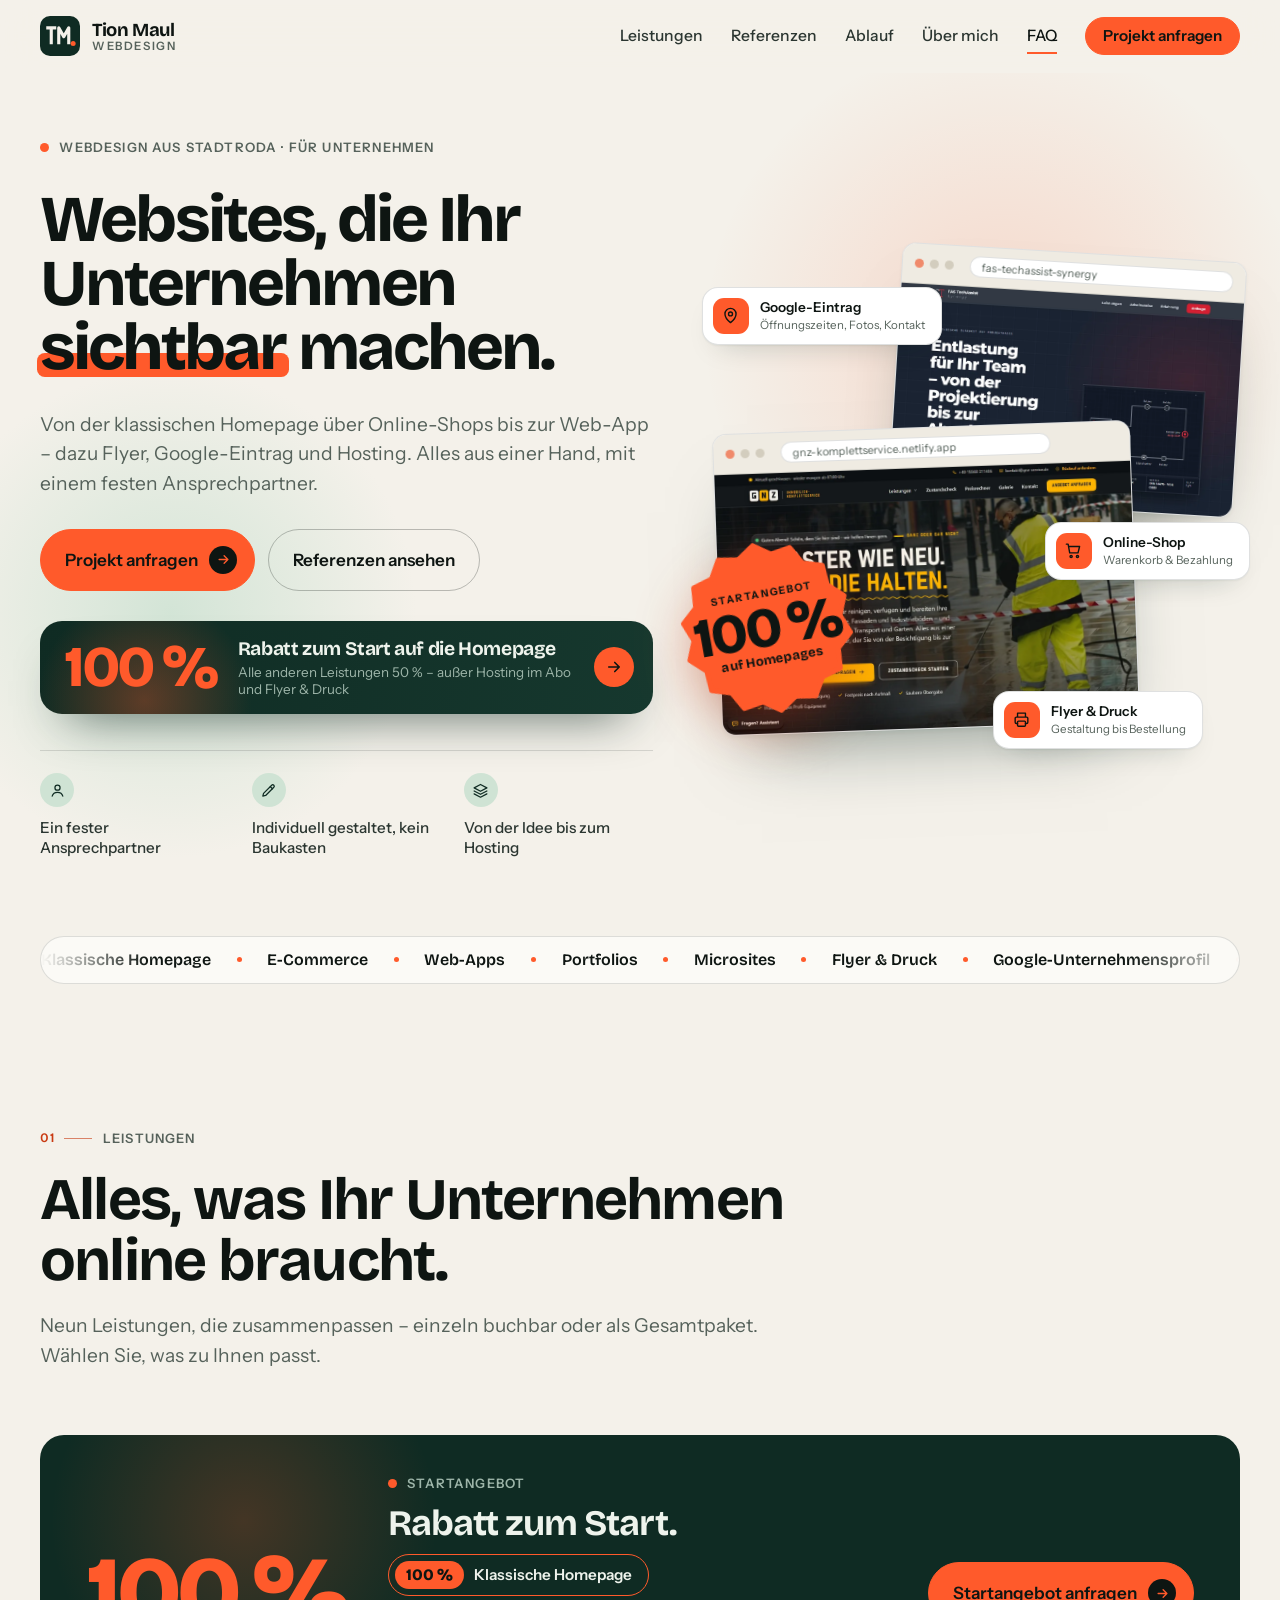
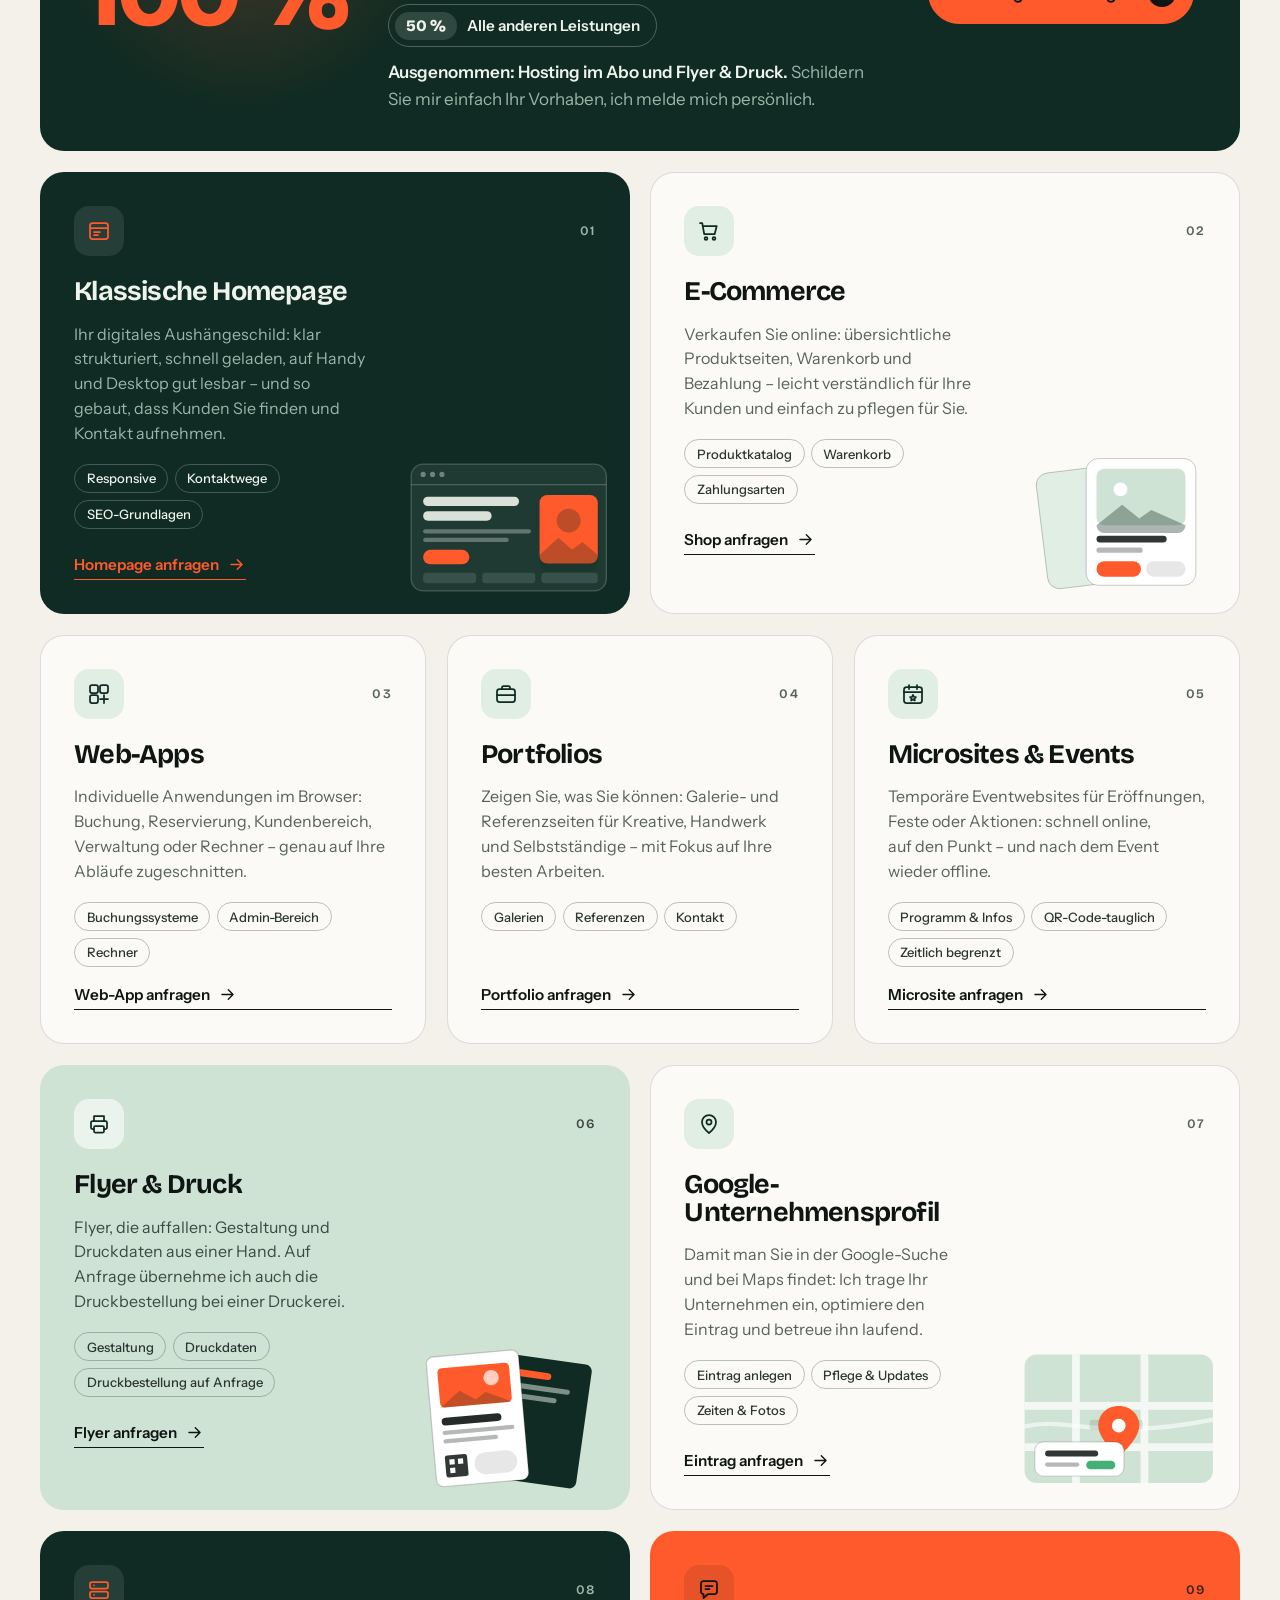
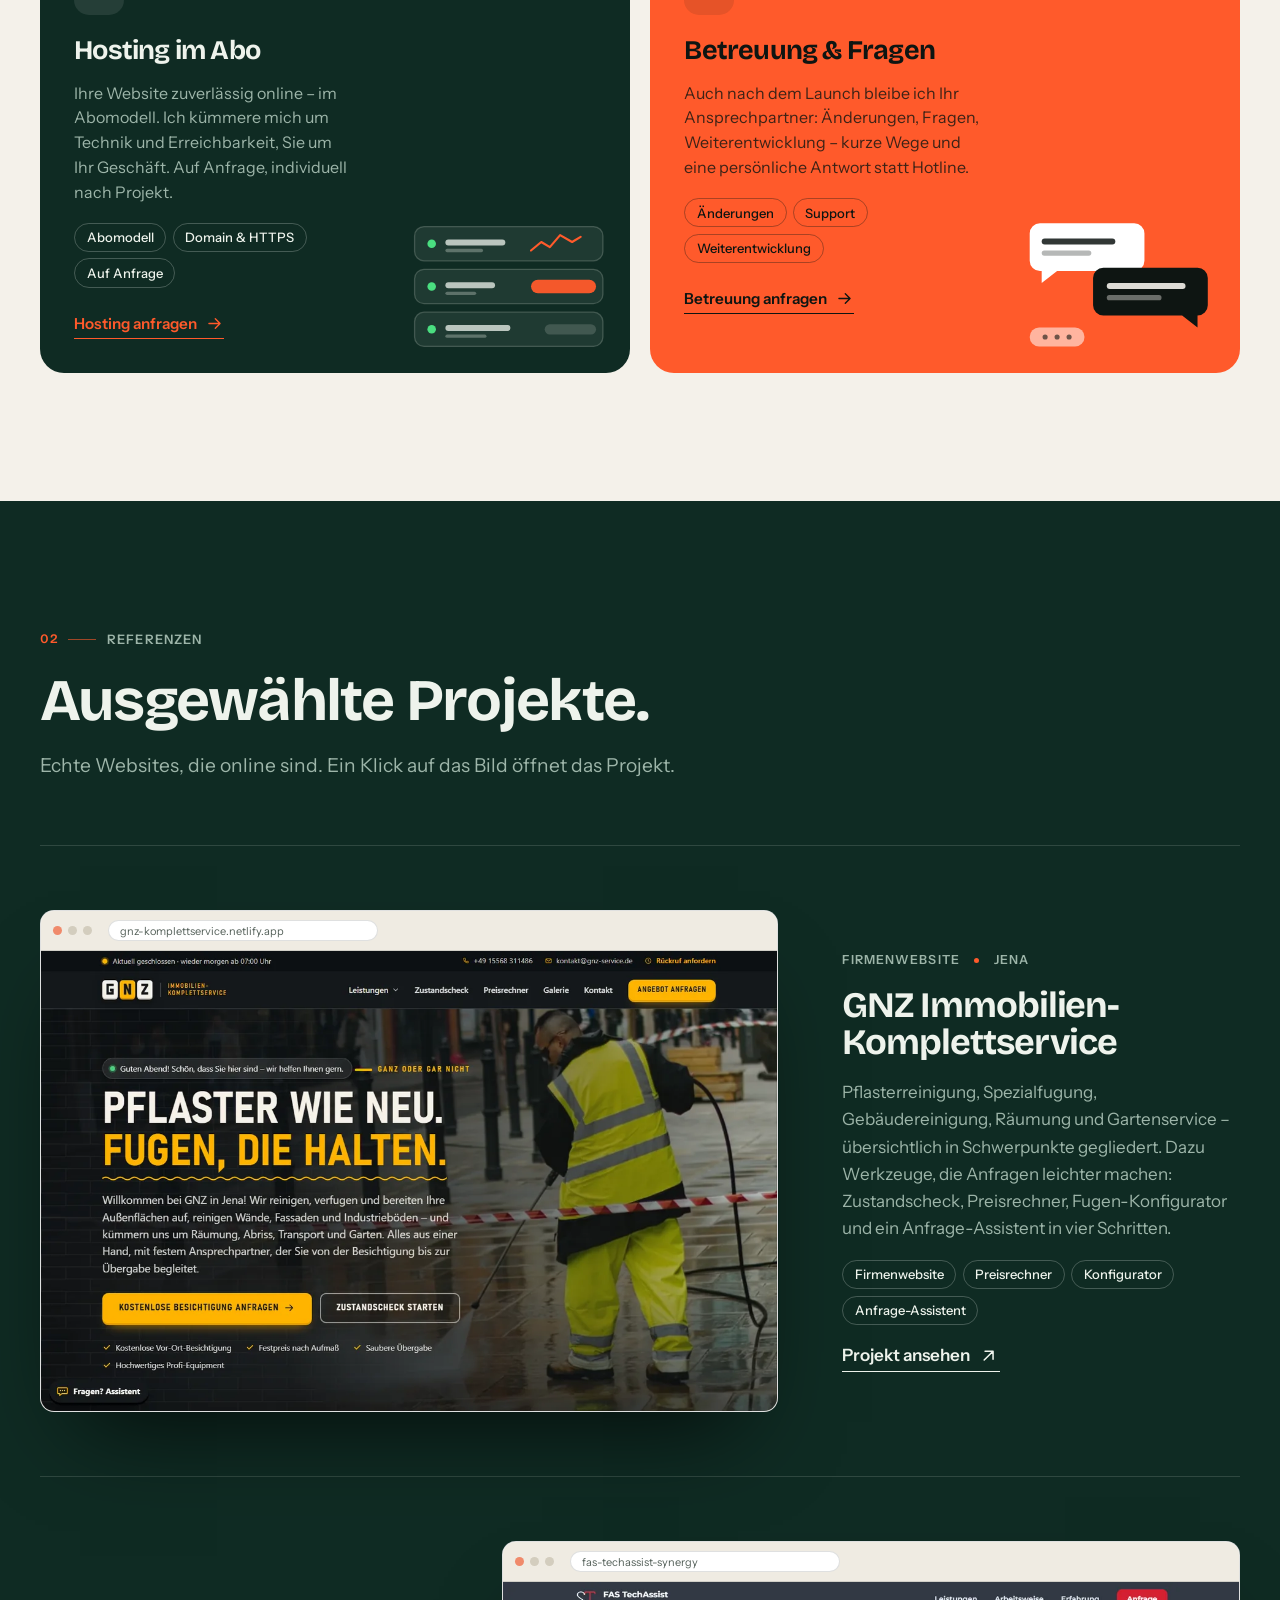
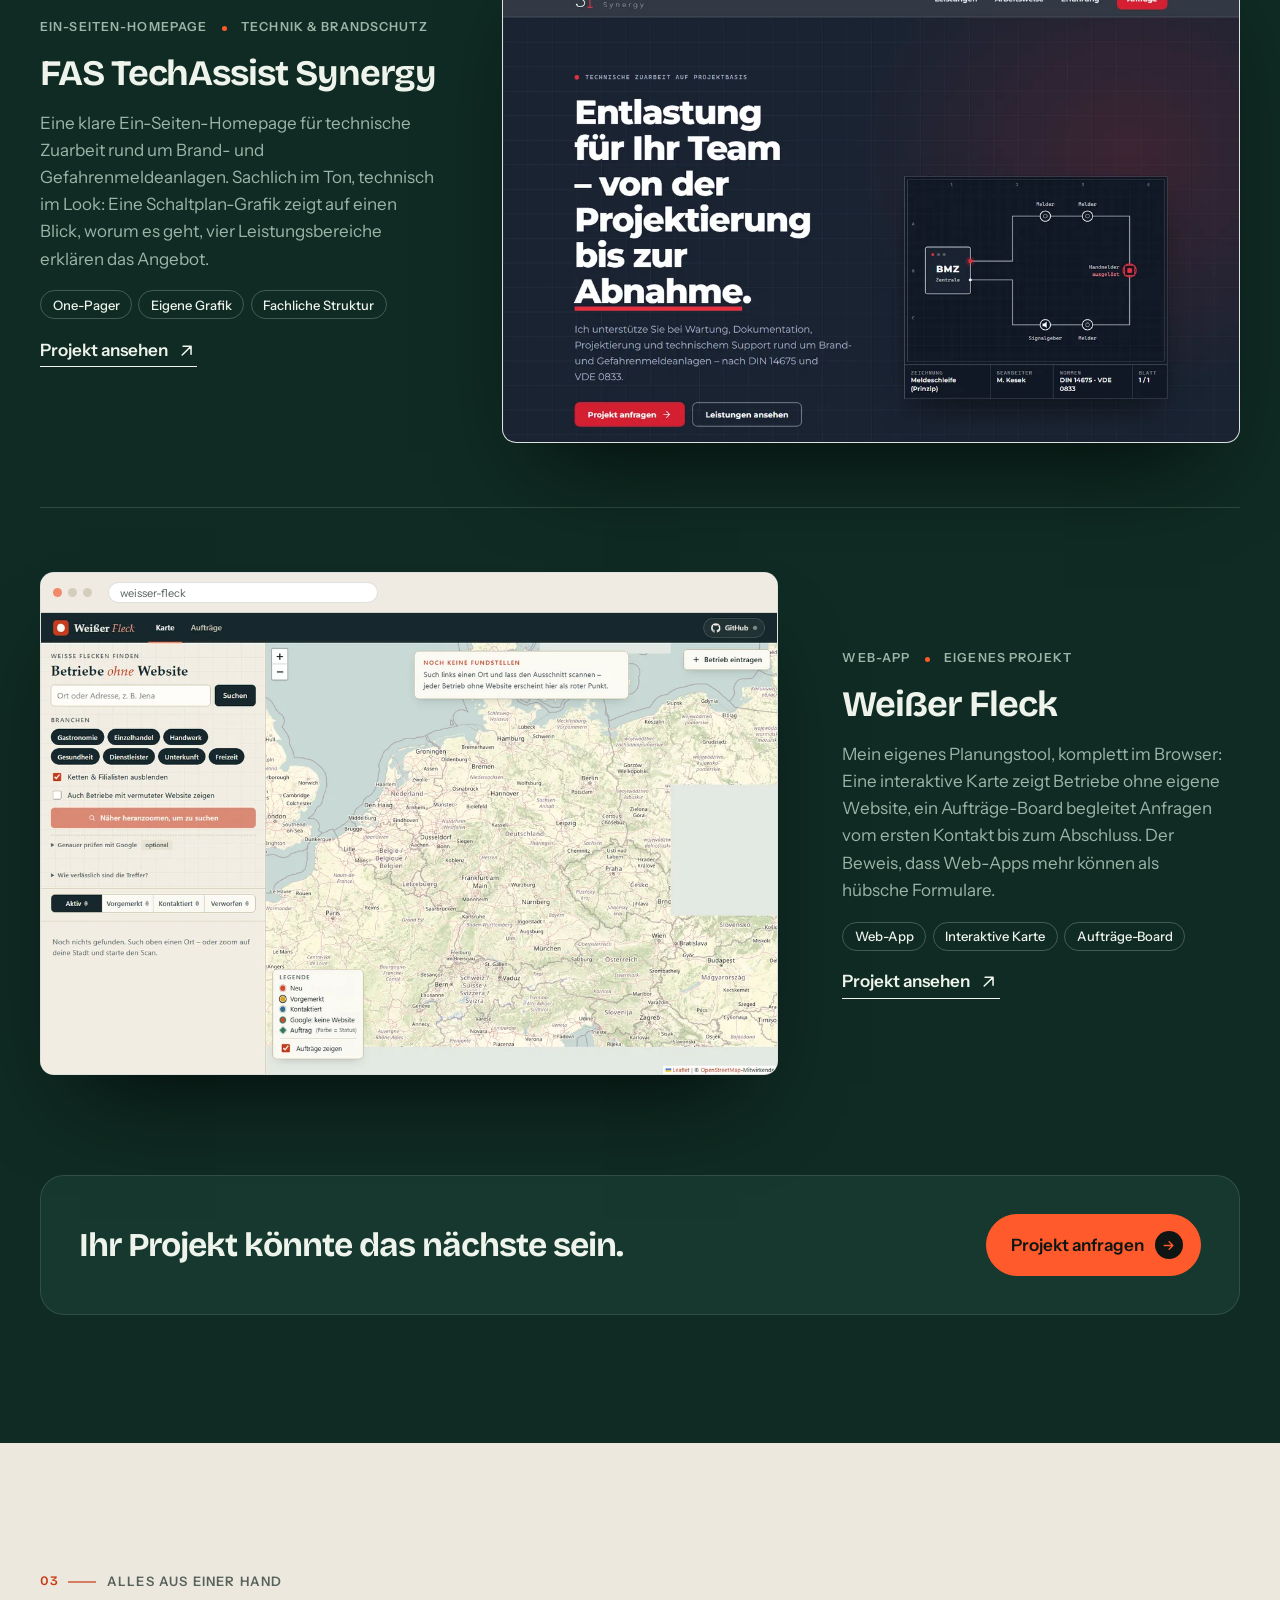
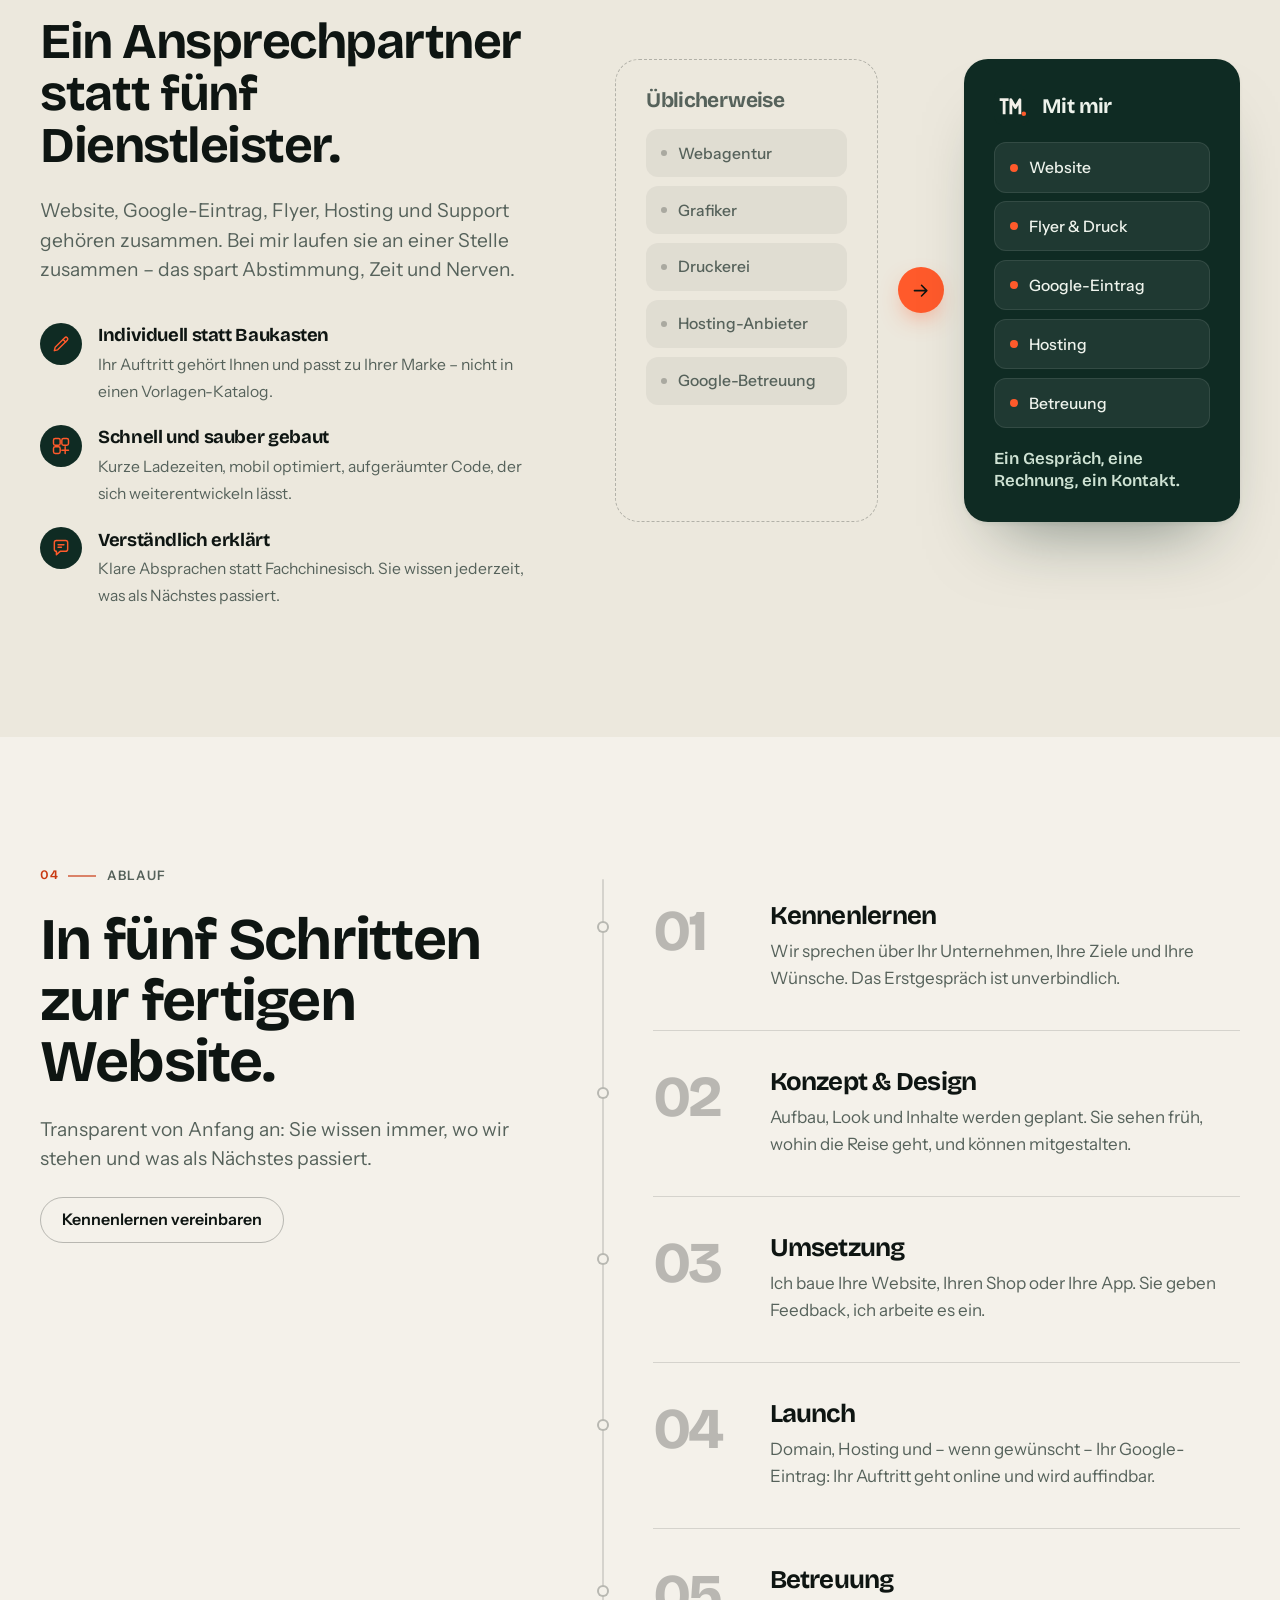
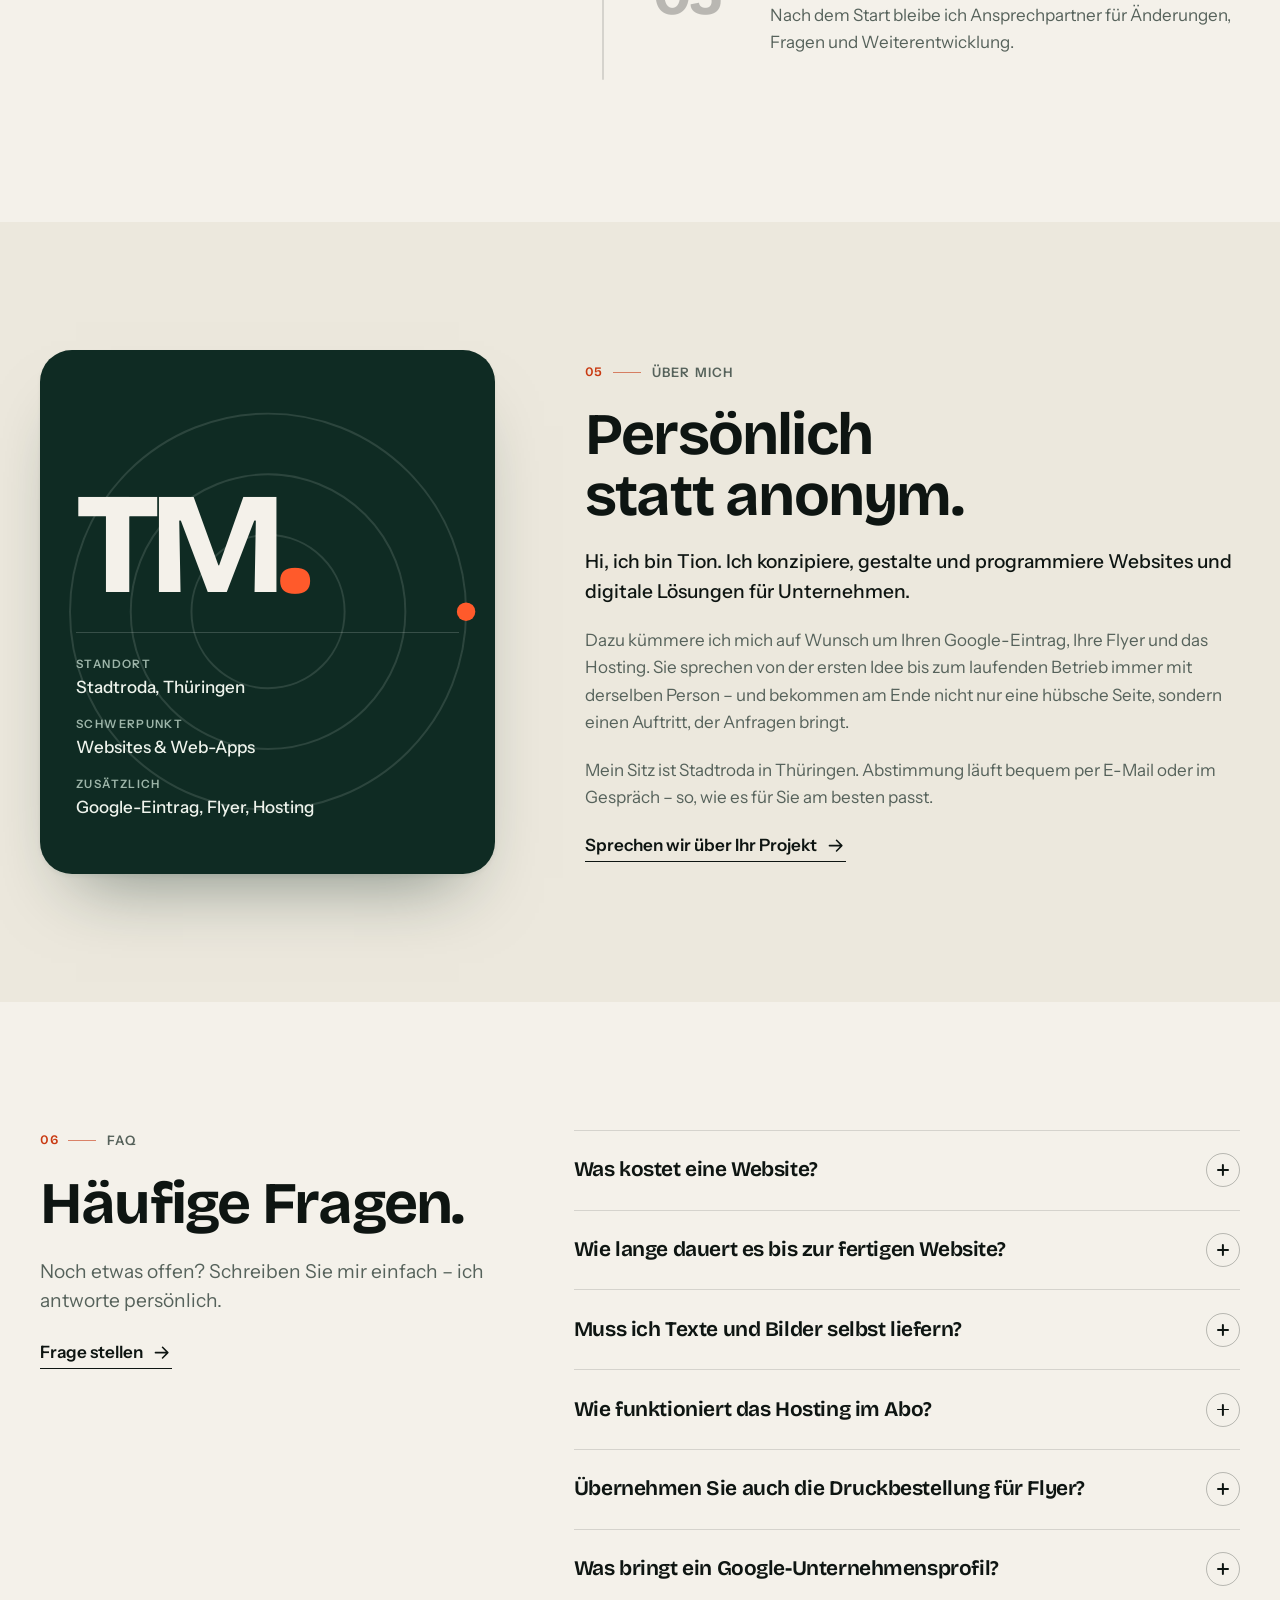
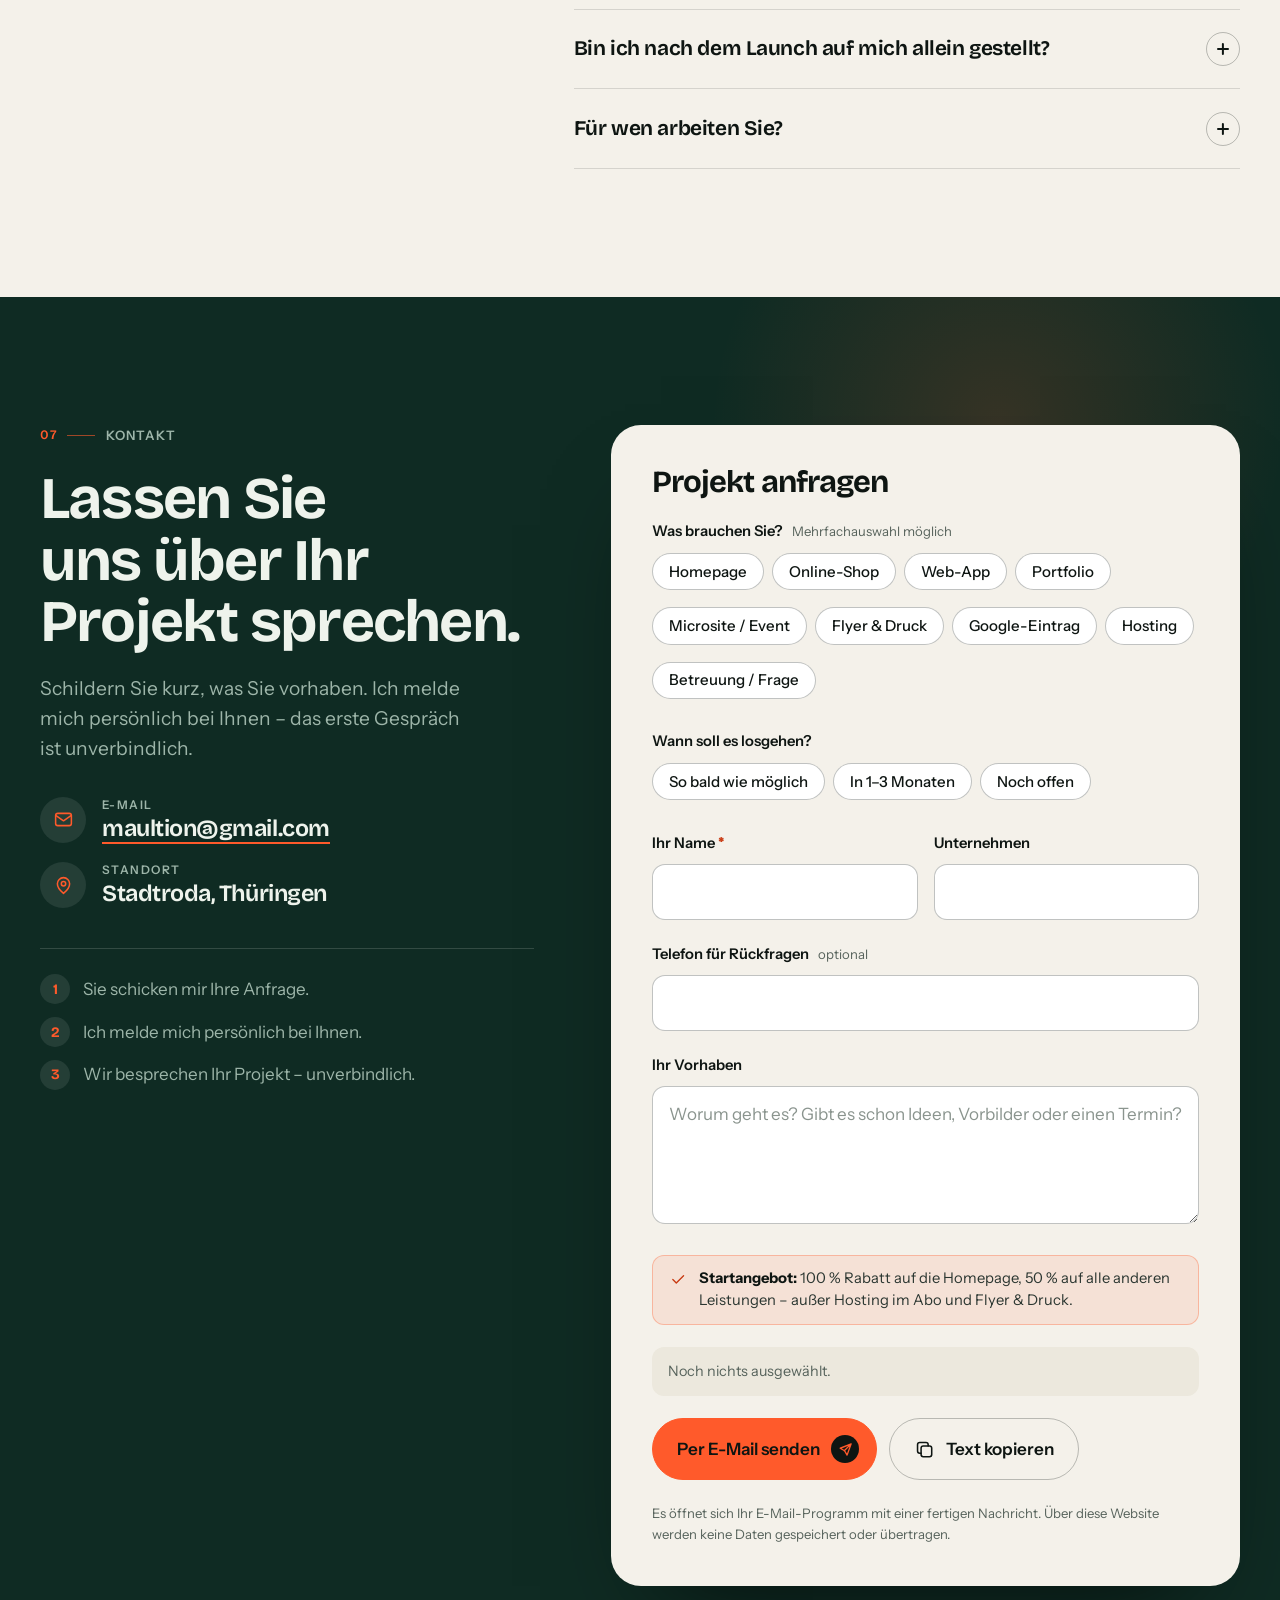
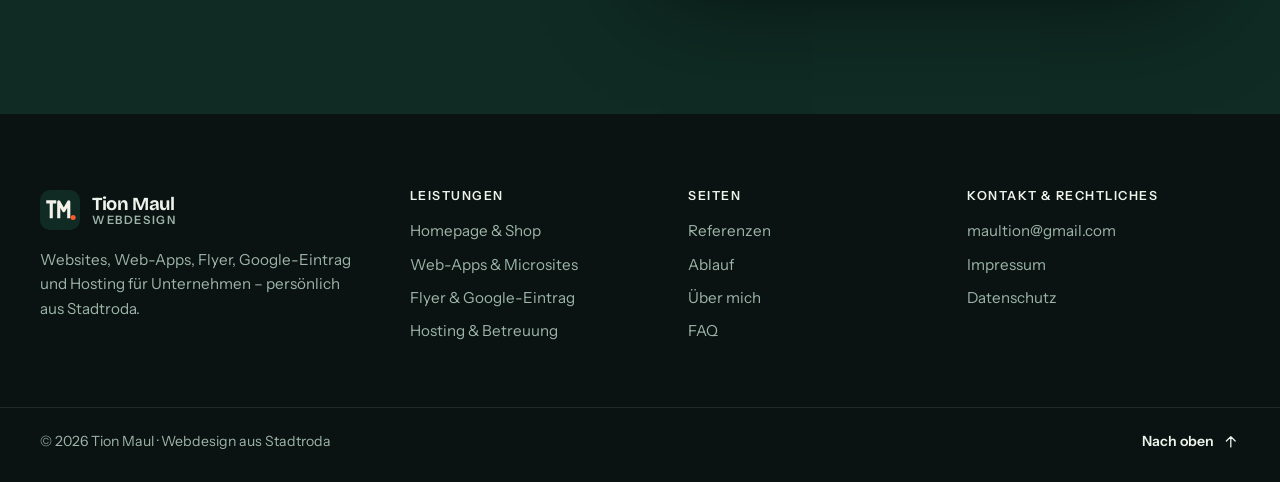
==== commit 20da12ab: "Startangebot: 100 % auf die Homepage, 50 % auf alle anderen Leistungen Banner, Sticker, Angebotskart" ====
--- a/index.html
+++ b/index.html
@@ -116,7 +116,7 @@
         </div>
         <a class="offer-banner anim-in" href="#startangebot">
           <span class="offer-banner-big" aria-hidden="true">100&nbsp;%</span>
-          <span class="offer-banner-text"><strong><span class="sr">100 % </span>Rabatt zum Start auf alle Leistungen</strong><small>Startangebot – außer Hosting im Abo und Flyer&nbsp;&amp;&nbsp;Druck</small></span>
+          <span class="offer-banner-text"><strong><span class="sr">100 % </span>Rabatt zum Start auf die Homepage</strong><small>Alle anderen Leistungen 50&nbsp;% – außer Hosting im Abo und Flyer&nbsp;&amp;&nbsp;Druck</small></span>
           <span class="offer-banner-go" aria-hidden="true"><svg class="ico"><use href="#i-arrow"/></svg></span>
         </a>
         <ul class="hero-points anim-in">
@@ -149,7 +149,7 @@
           <div class="layer l-chip c-offer"><div class="float f5">
             <div class="offer-sticker">
               <svg class="burst" viewBox="0 0 200 200" aria-hidden="true"><polygon points="100.0,3.0 119.1,16.2 142.1,12.6 153.6,32.8 175.8,39.5 177.5,62.7 194.6,78.4 186.0,100.0 194.6,121.6 177.5,137.3 175.8,160.5 153.6,167.2 142.1,187.4 119.1,183.8 100.0,197.0 80.9,183.8 57.9,187.4 46.4,167.2 24.2,160.5 22.5,137.3 5.4,121.6 14.0,100.0 5.4,78.4 22.5,62.7 24.2,39.5 46.4,32.8 57.9,12.6 80.9,16.2"/></svg>
-              <small>Startangebot</small><b>100&nbsp;%</b><span>Rabatt</span>
+              <small>Startangebot</small><b>100&nbsp;%</b><span>auf Homepages</span>
             </div>
           </div></div>
           <div class="layer l-chip c-flyer"><div class="float f2">
@@ -184,8 +184,12 @@
         <p class="offer-big" aria-hidden="true">100&nbsp;%</p>
         <div class="offer-copy">
           <p class="kicker"><span class="dot"></span>Startangebot</p>
-          <h3 id="offer-title"><span class="sr">100 % </span>Rabatt zum Start.</h3>
-          <p>Auf alle Leistungen – <strong>außer Hosting im Abo und Flyer&nbsp;&amp;&nbsp;Druck</strong>. Schildern Sie mir einfach Ihr Vorhaben, ich melde mich persönlich.</p>
+          <h3 id="offer-title">Rabatt zum Start.</h3>
+          <ul class="offer-tiers">
+            <li class="is-full"><b>100&nbsp;%</b> Klassische Homepage</li>
+            <li><b>50&nbsp;%</b> Alle anderen Leistungen</li>
+          </ul>
+          <p><strong>Ausgenommen: Hosting im Abo und Flyer&nbsp;&amp;&nbsp;Druck.</strong> Schildern Sie mir einfach Ihr Vorhaben, ich melde mich persönlich.</p>
         </div>
         <a class="btn btn-primary btn-lg" href="#kontakt">Startangebot anfragen <span class="btn-ic"><svg class="ico" aria-hidden="true"><use href="#i-arrow"/></svg></span></a>
       </aside>
@@ -564,7 +568,7 @@
       <div class="faq-list" data-stagger>
         <details class="faq-item" name="faq" data-reveal>
           <summary>Was kostet eine Website?<span class="plus" aria-hidden="true"></span></summary>
-          <div class="faq-a"><p>Das hängt von Umfang und Funktionen ab – eine einfache Homepage ist etwas anderes als ein Online-Shop oder eine Web-App. Nach einem kurzen Gespräch erhalten Sie ein individuelles Angebot, bevor irgendetwas beginnt. Zum Start gilt außerdem das Startangebot: 100&nbsp;% Rabatt auf alle Leistungen außer Hosting im Abo und Flyer&nbsp;&amp;&nbsp;Druck.</p></div>
+          <div class="faq-a"><p>Das hängt von Umfang und Funktionen ab – eine einfache Homepage ist etwas anderes als ein Online-Shop oder eine Web-App. Nach einem kurzen Gespräch erhalten Sie ein individuelles Angebot, bevor irgendetwas beginnt. Zum Start gilt außerdem das Startangebot: 100&nbsp;% Rabatt auf die klassische Homepage und 50&nbsp;% auf alle anderen Leistungen – außer Hosting im Abo und Flyer&nbsp;&amp;&nbsp;Druck.</p></div>
         </details>
         <details class="faq-item" name="faq" data-reveal>
           <summary>Wie lange dauert es bis zur fertigen Website?<span class="plus" aria-hidden="true"></span></summary>
@@ -652,7 +656,7 @@
         <div class="field"><label for="f-tel">Telefon für Rückfragen <span class="hint">optional</span></label><input id="f-tel" name="tel" type="tel" autocomplete="tel"></div>
         <div class="field"><label for="f-msg">Ihr Vorhaben</label><textarea id="f-msg" name="msg" rows="4" placeholder="Worum geht es? Gibt es schon Ideen, Vorbilder oder einen Termin?"></textarea></div>
 
-        <p class="form-offer"><svg class="ico" aria-hidden="true"><use href="#i-check"/></svg><span><strong>Startangebot:</strong> 100&nbsp;% Rabatt auf alle Leistungen außer Hosting im Abo und Flyer&nbsp;&amp;&nbsp;Druck.</span></p>
+        <p class="form-offer"><svg class="ico" aria-hidden="true"><use href="#i-check"/></svg><span><strong>Startangebot:</strong> 100&nbsp;% Rabatt auf die Homepage, 50&nbsp;% auf alle anderen Leistungen – außer Hosting im Abo und Flyer&nbsp;&amp;&nbsp;Druck.</span></p>
 
         <p class="form-summary" id="form-summary" aria-live="polite">Noch nichts ausgewählt.</p>
         <p class="form-error" id="form-error" role="alert" hidden></p>
--- a/assets/styles.css
+++ b/assets/styles.css
@@ -249,6 +249,11 @@
 .offer-copy h3 { font-size: clamp(1.6rem, 2.8vw, 2.3rem); color: var(--on-dark); }
 .offer-copy p:not(.kicker) { color: var(--on-dark-muted); max-width: 52ch; }
 .offer-copy strong { color: var(--on-dark); font-weight: 600; }
+.offer-tiers { display: flex; flex-wrap: wrap; gap: .5rem; }
+.offer-tiers li { display: inline-flex; align-items: center; gap: .6rem; padding: .4rem 1rem .4rem .4rem; border-radius: 999px; border: 1.5px solid rgba(238, 243, 236, .28); font-weight: 600; font-size: .95rem; line-height: 1.2; color: var(--on-dark); }
+.offer-tiers b { padding: .38rem .7rem; border-radius: 999px; background: rgba(238, 243, 236, .14); font: 800 1rem/1 var(--font-display); letter-spacing: -.02em; }
+.offer-tiers .is-full { border-color: var(--accent); }
+.offer-tiers .is-full b { background: var(--accent); color: var(--ink); }
 
 /* ---------- Leistungen (Bento) ---------- */
 .bento { display: grid; grid-template-columns: repeat(6, minmax(0, 1fr)); gap: clamp(14px, 1.6vw, 22px); }
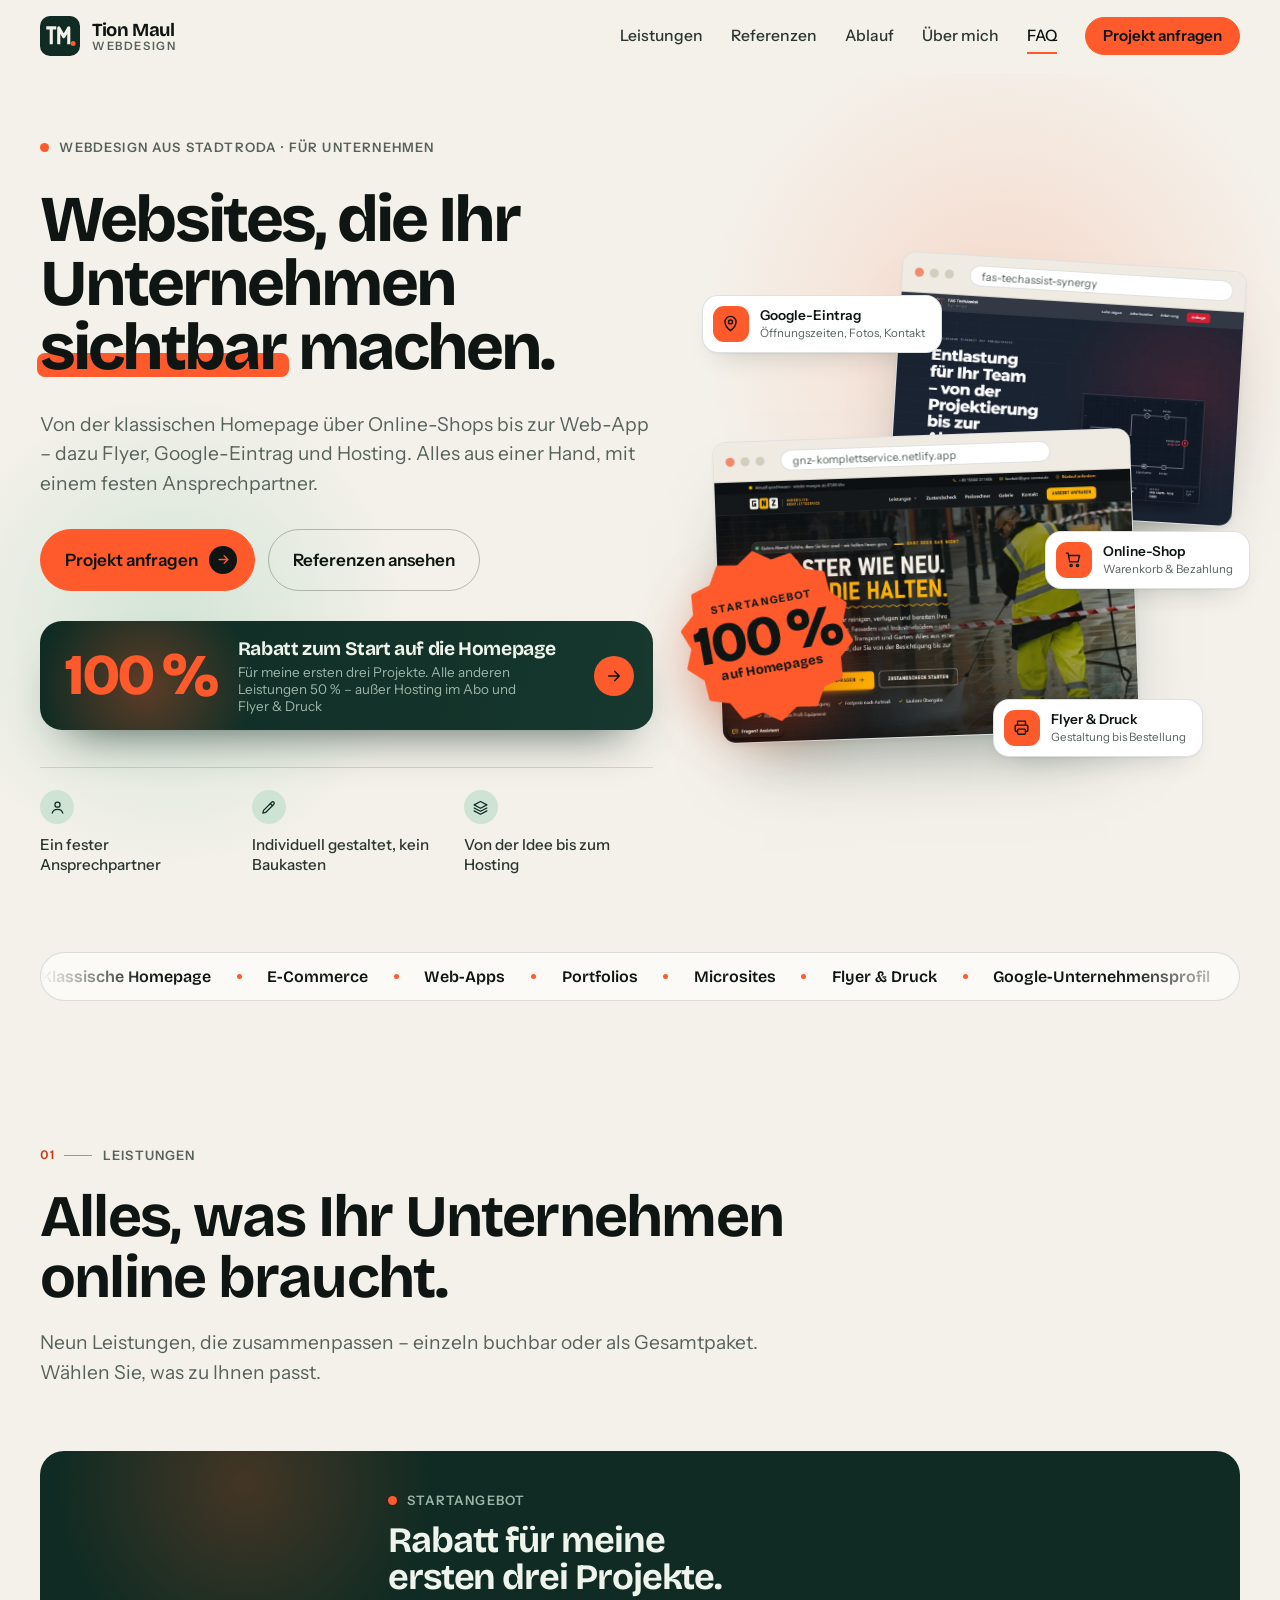
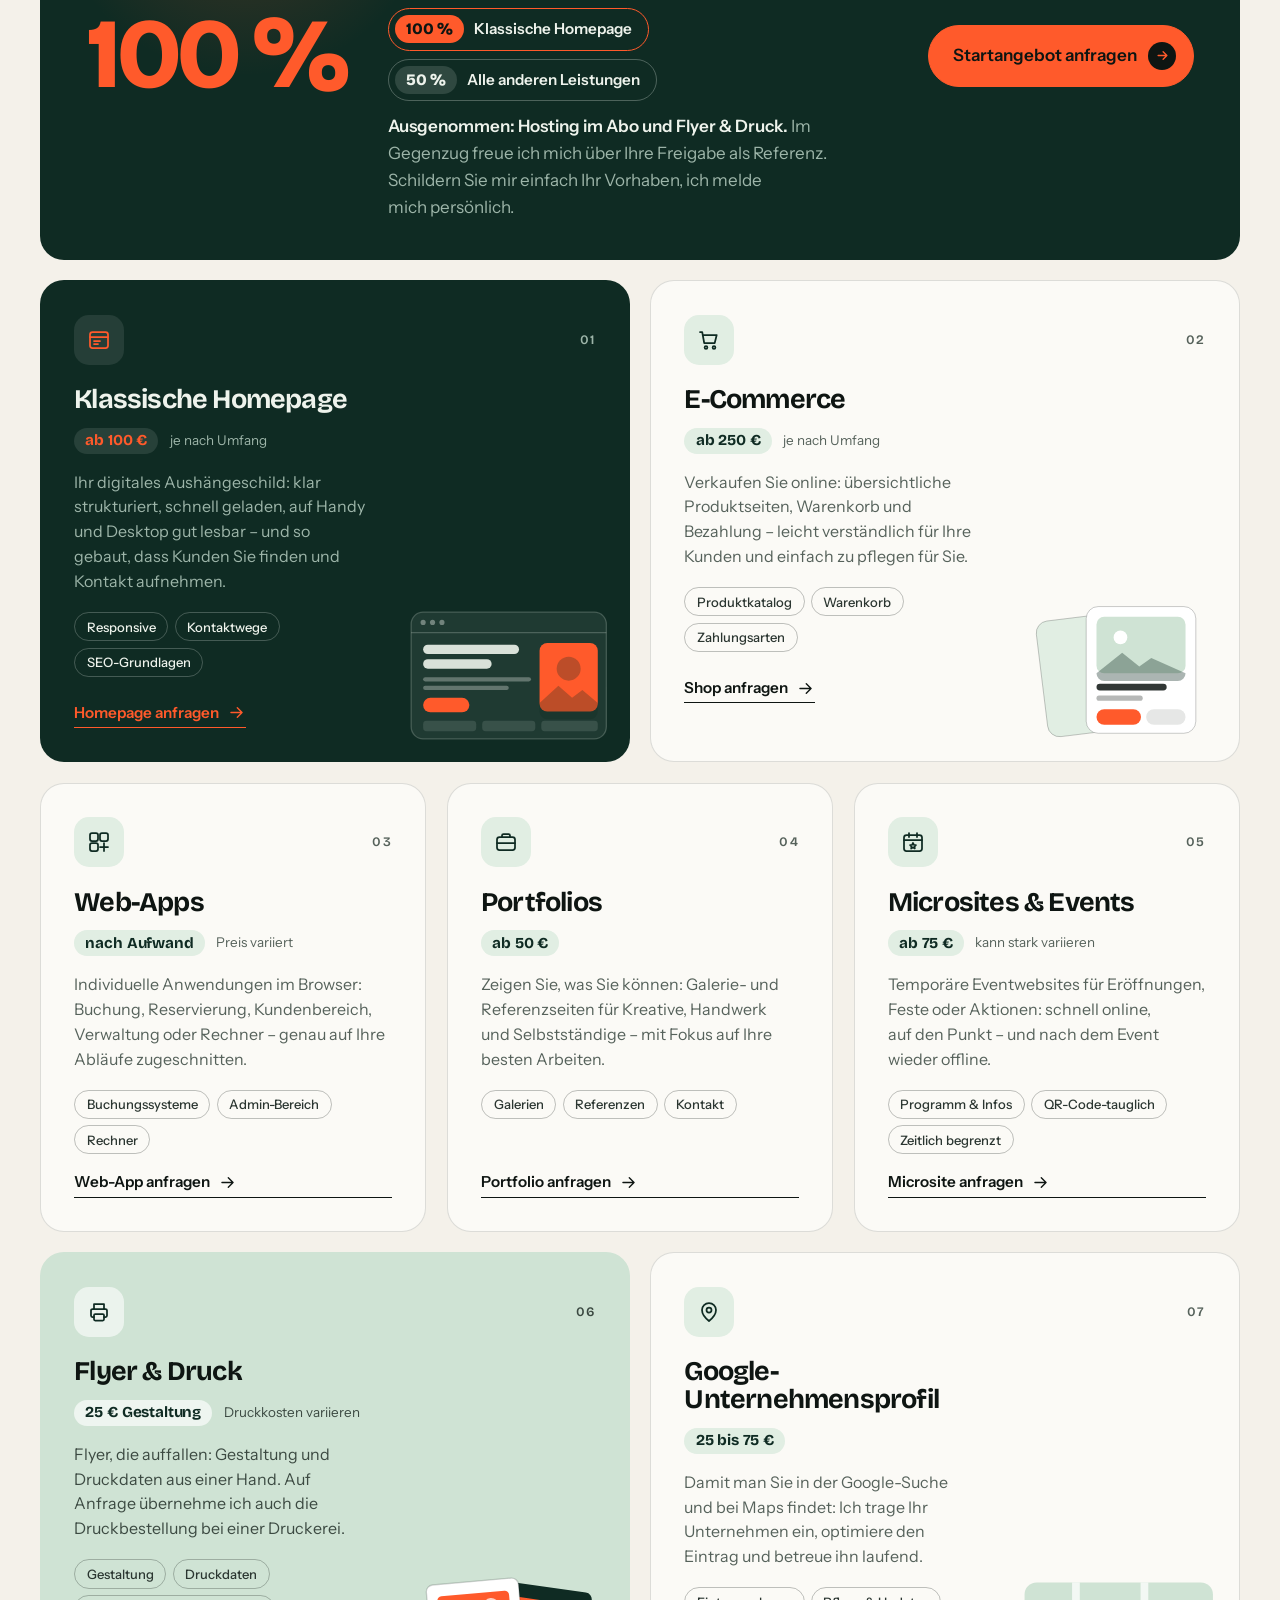
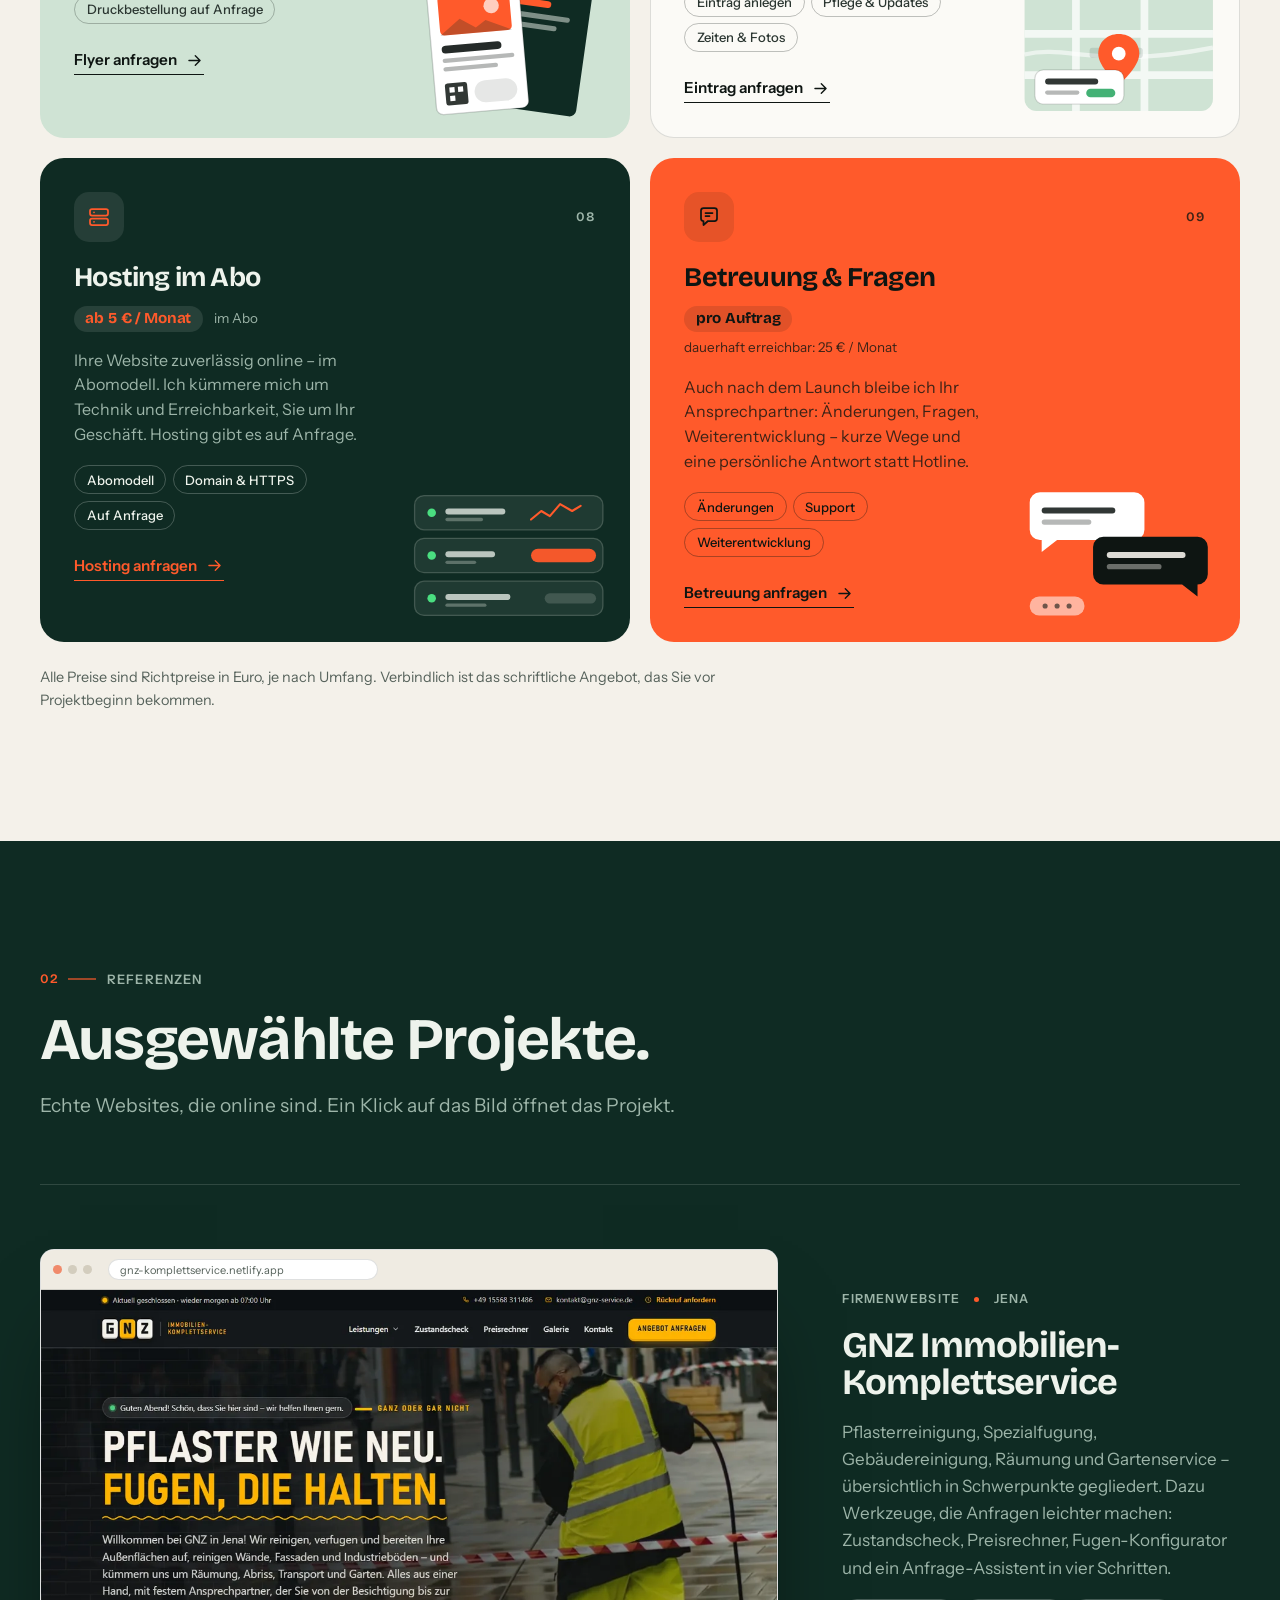
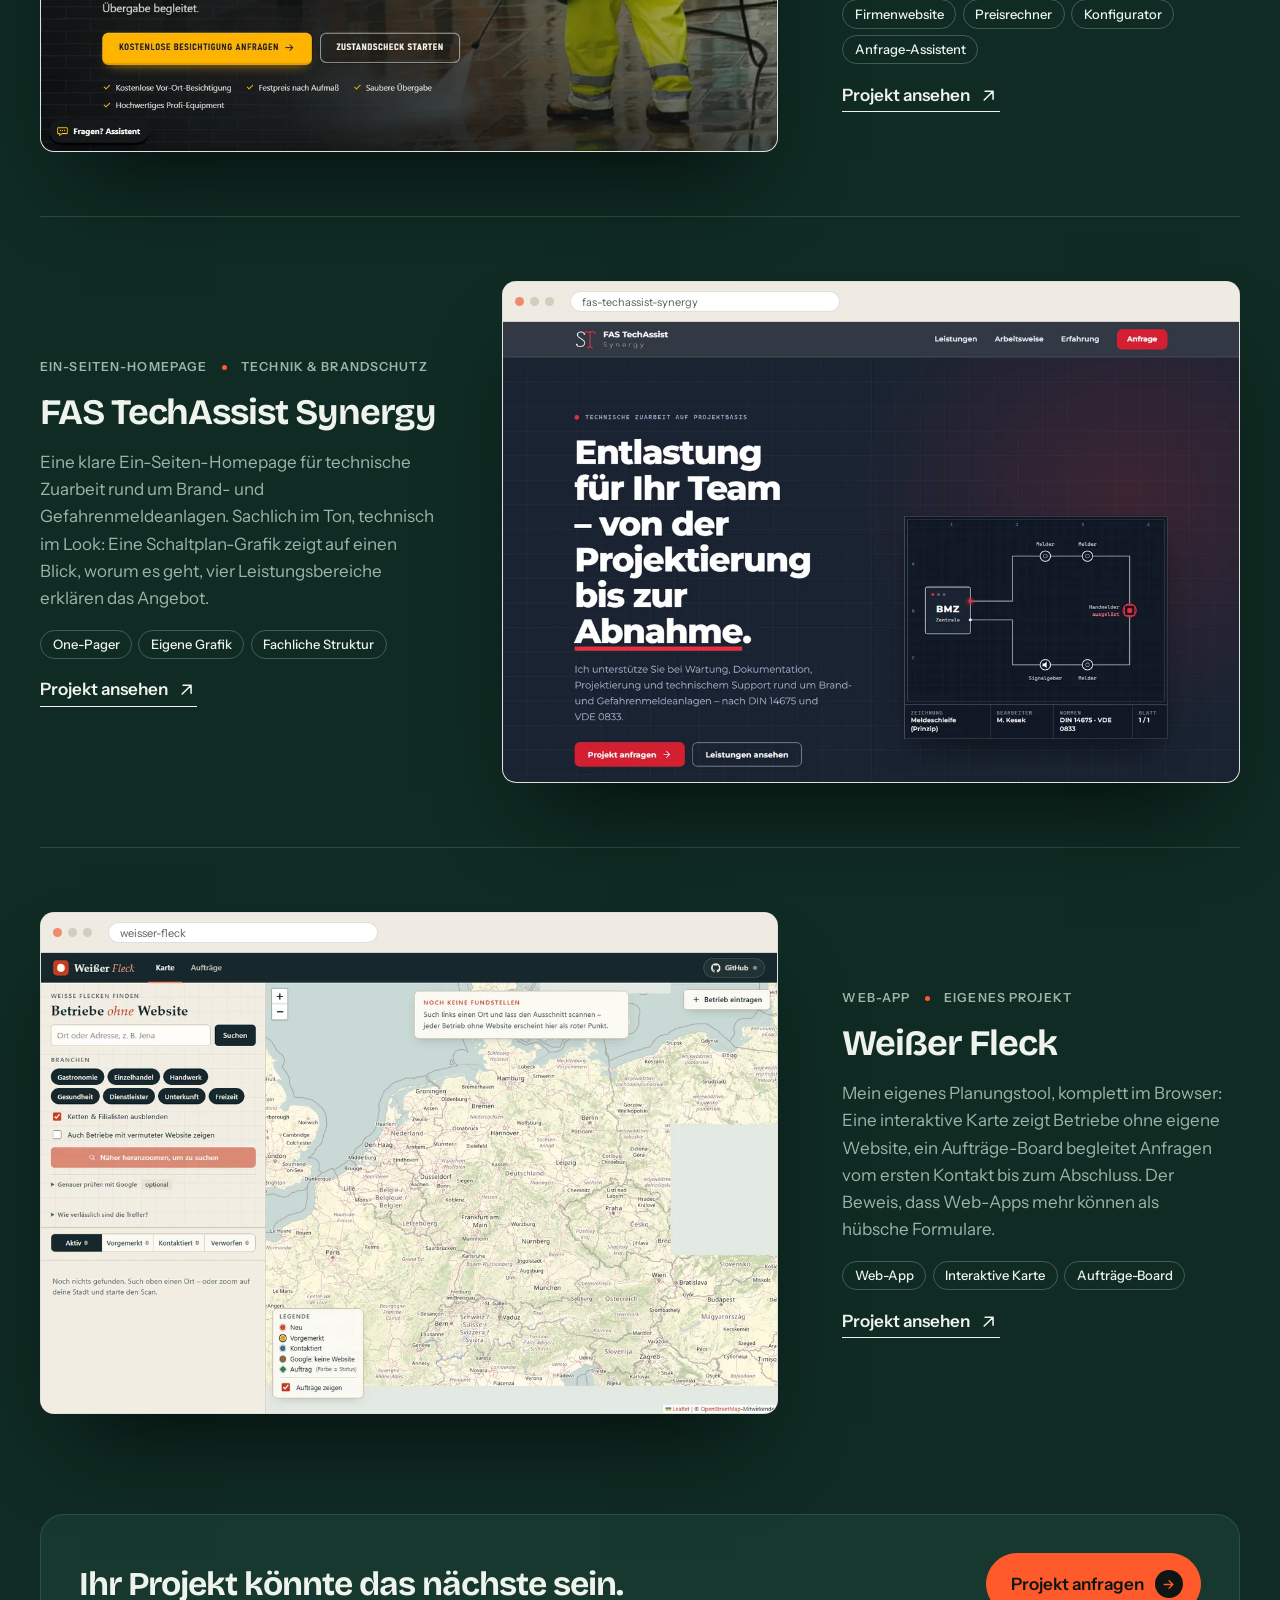
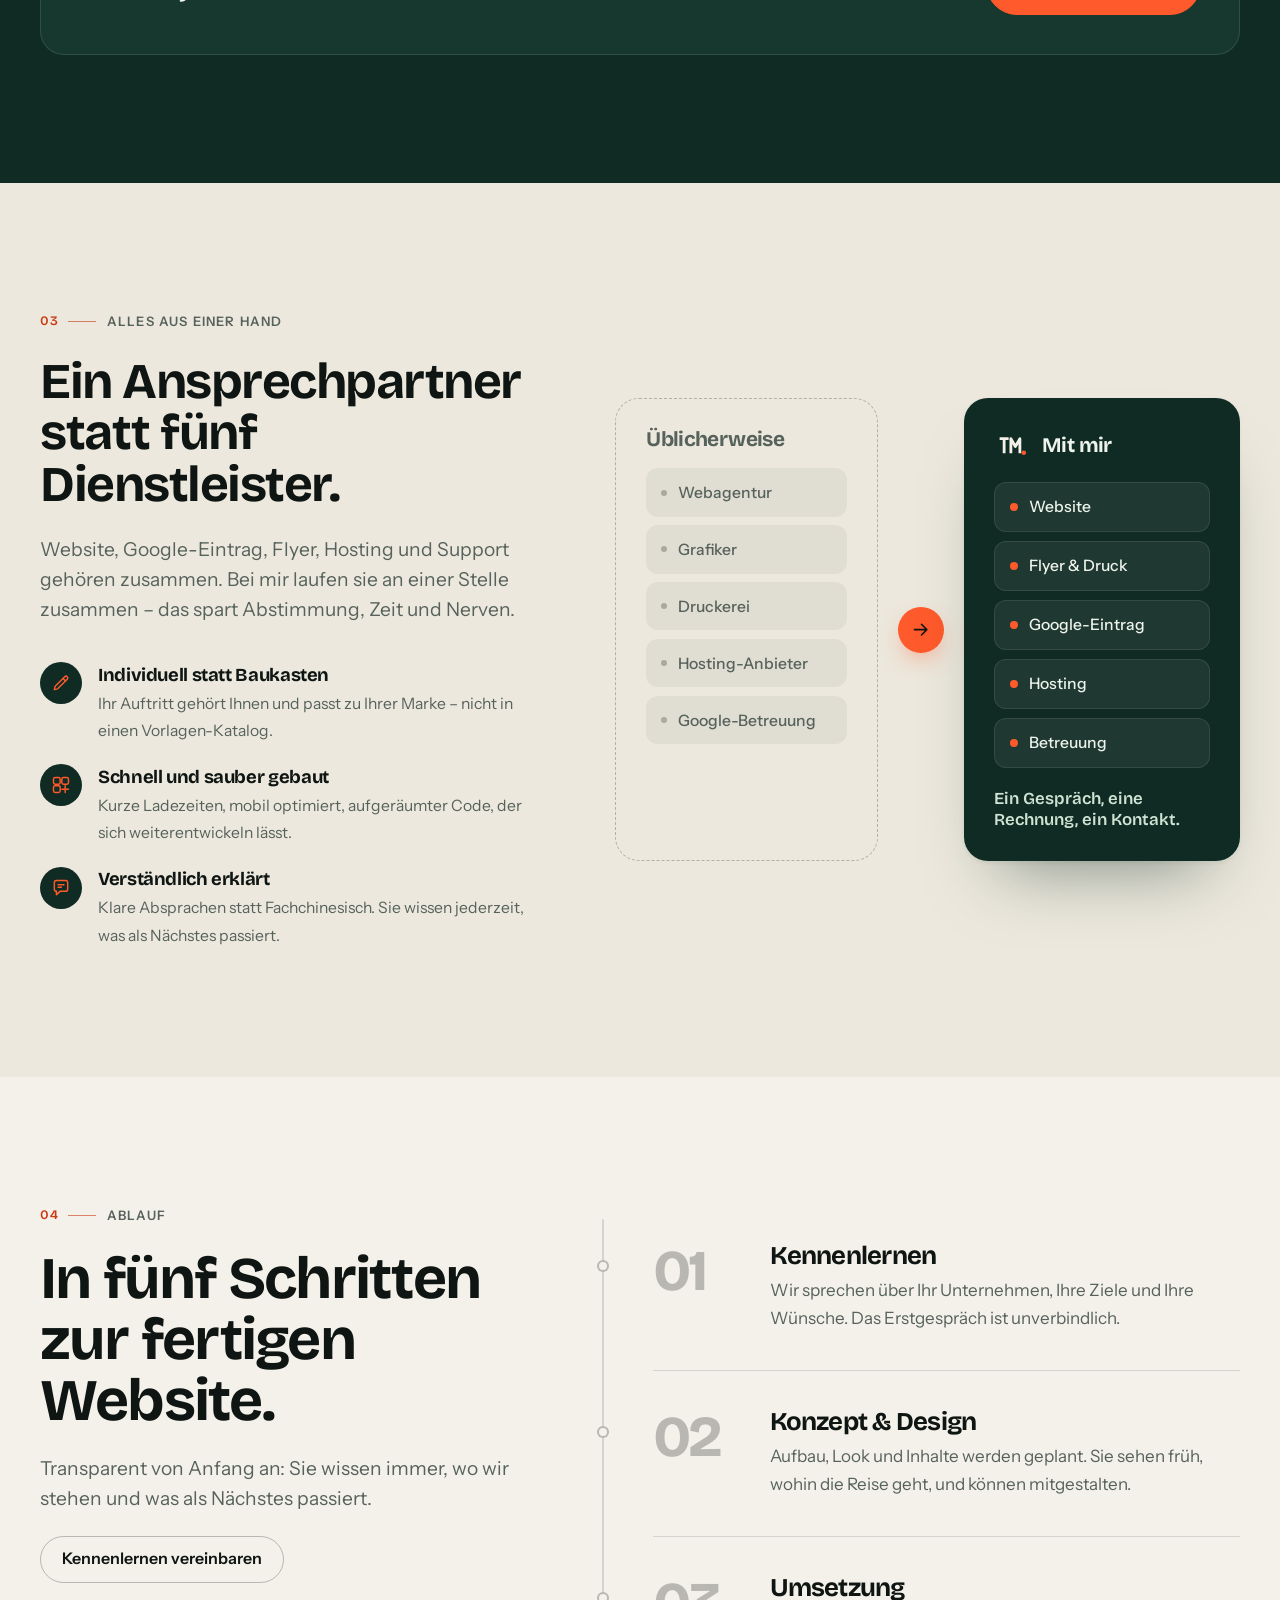
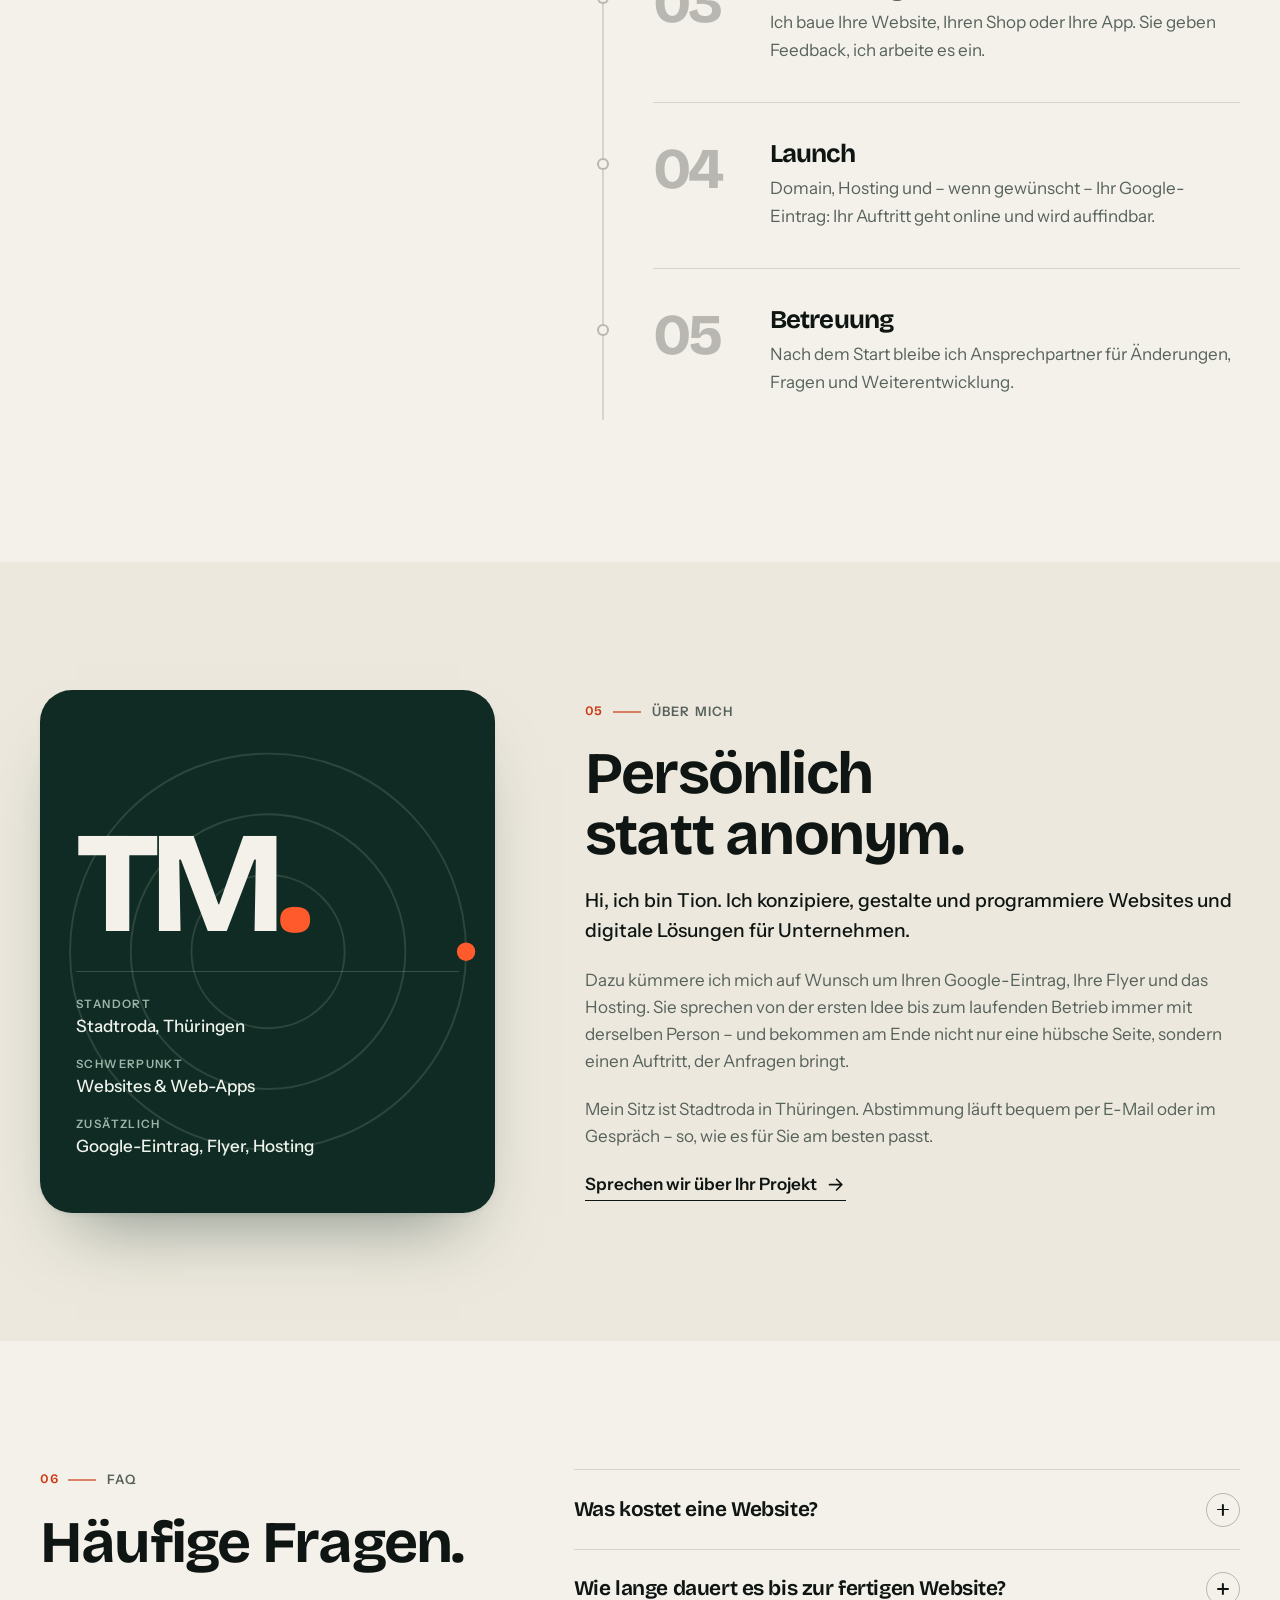
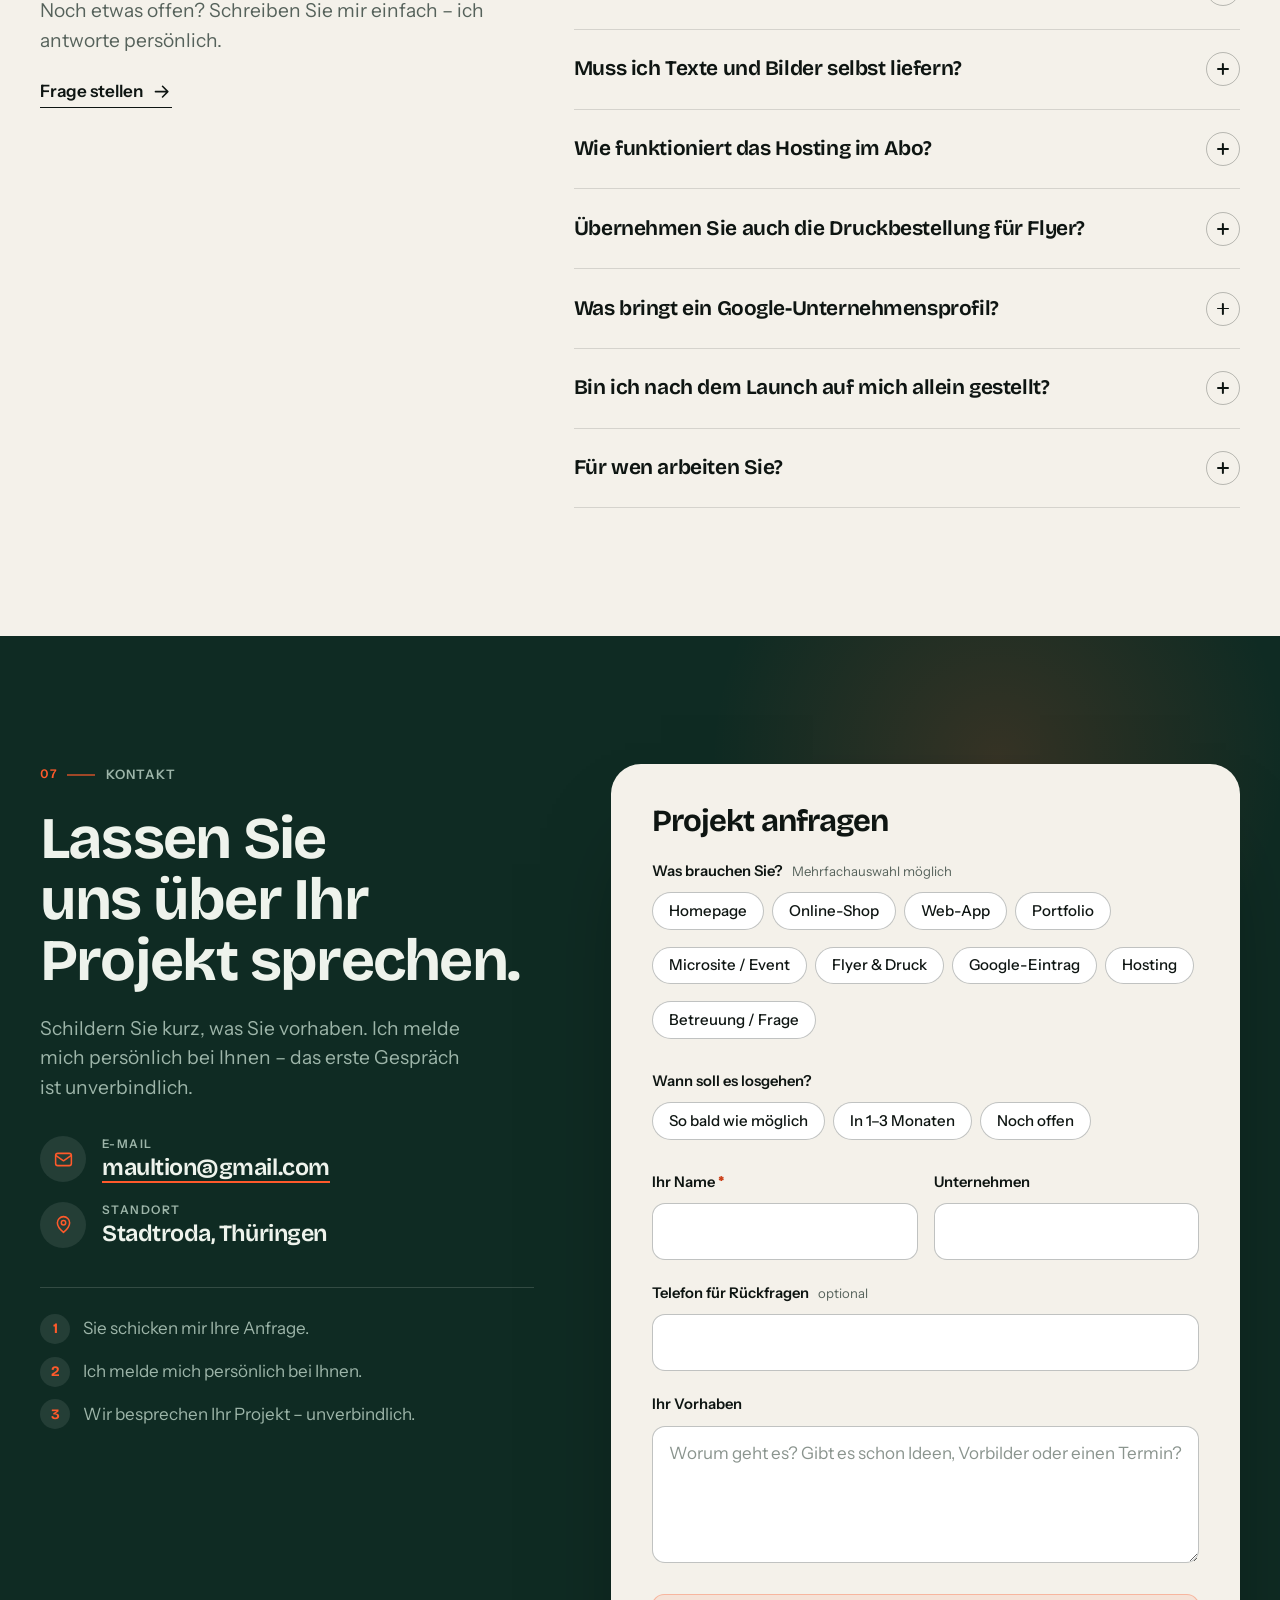
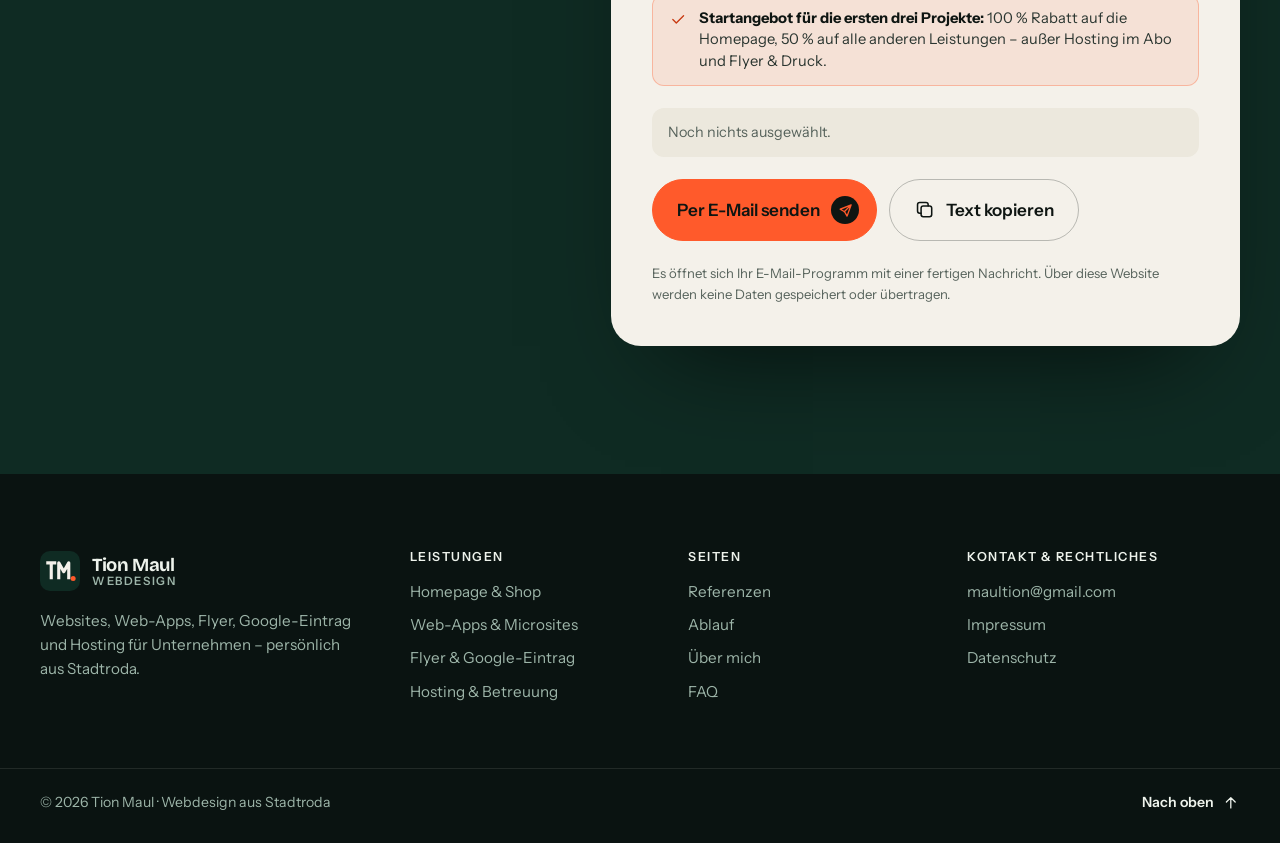
==== commit 1cc483a1: "Preise auf den Leistungskarten und Startangebot für die ersten drei Projekte Jede Leistungskarte zei" ====
--- a/index.html
+++ b/index.html
@@ -116,7 +116,7 @@
         </div>
         <a class="offer-banner anim-in" href="#startangebot">
           <span class="offer-banner-big" aria-hidden="true">100&nbsp;%</span>
-          <span class="offer-banner-text"><strong><span class="sr">100 % </span>Rabatt zum Start auf die Homepage</strong><small>Alle anderen Leistungen 50&nbsp;% – außer Hosting im Abo und Flyer&nbsp;&amp;&nbsp;Druck</small></span>
+          <span class="offer-banner-text"><strong><span class="sr">100 % </span>Rabatt zum Start auf die Homepage</strong><small>Für meine ersten drei Projekte. Alle anderen Leistungen 50&nbsp;% – außer Hosting im Abo und Flyer&nbsp;&amp;&nbsp;Druck</small></span>
           <span class="offer-banner-go" aria-hidden="true"><svg class="ico"><use href="#i-arrow"/></svg></span>
         </a>
         <ul class="hero-points anim-in">
@@ -184,12 +184,12 @@
         <p class="offer-big" aria-hidden="true">100&nbsp;%</p>
         <div class="offer-copy">
           <p class="kicker"><span class="dot"></span>Startangebot</p>
-          <h3 id="offer-title">Rabatt zum Start.</h3>
+          <h3 id="offer-title">Rabatt für meine ersten drei Projekte.</h3>
           <ul class="offer-tiers">
             <li class="is-full"><b>100&nbsp;%</b> Klassische Homepage</li>
             <li><b>50&nbsp;%</b> Alle anderen Leistungen</li>
           </ul>
-          <p><strong>Ausgenommen: Hosting im Abo und Flyer&nbsp;&amp;&nbsp;Druck.</strong> Schildern Sie mir einfach Ihr Vorhaben, ich melde mich persönlich.</p>
+          <p><strong>Ausgenommen: Hosting im Abo und Flyer&nbsp;&amp;&nbsp;Druck.</strong> Im Gegenzug freue ich mich über Ihre Freigabe als Referenz. Schildern Sie mir einfach Ihr Vorhaben, ich melde mich persönlich.</p>
         </div>
         <a class="btn btn-primary btn-lg" href="#kontakt">Startangebot anfragen <span class="btn-ic"><svg class="ico" aria-hidden="true"><use href="#i-arrow"/></svg></span></a>
       </aside>
@@ -200,6 +200,7 @@
           <div class="svc-main">
             <div class="svc-top"><span class="svc-ic"><svg class="ico" aria-hidden="true"><use href="#i-home"/></svg></span><span class="num">01</span></div>
             <h3>Klassische Homepage</h3>
+            <div class="svc-price"><b>ab 100&nbsp;€</b><span>je nach Umfang</span></div>
             <p>Ihr digitales Aushängeschild: klar strukturiert, schnell geladen, auf Handy und Desktop gut lesbar – und so gebaut, dass Kunden Sie finden und Kontakt aufnehmen.</p>
             <ul class="tags"><li>Responsive</li><li>Kontaktwege</li><li>SEO-Grundlagen</li></ul>
             <button class="svc-cta" type="button" data-service="Klassische Homepage">Homepage anfragen <svg class="ico" aria-hidden="true"><use href="#i-arrow"/></svg></button>
@@ -229,6 +230,7 @@
           <div class="svc-main">
             <div class="svc-top"><span class="svc-ic"><svg class="ico" aria-hidden="true"><use href="#i-cart"/></svg></span><span class="num">02</span></div>
             <h3>E-Commerce</h3>
+            <div class="svc-price"><b>ab 250&nbsp;€</b><span>je nach Umfang</span></div>
             <p>Verkaufen Sie online: übersichtliche Produktseiten, Warenkorb und Bezahlung – leicht verständlich für Ihre Kunden und einfach zu pflegen für Sie.</p>
             <ul class="tags"><li>Produktkatalog</li><li>Warenkorb</li><li>Zahlungsarten</li></ul>
             <button class="svc-cta" type="button" data-service="E-Commerce / Online-Shop">Shop anfragen <svg class="ico" aria-hidden="true"><use href="#i-arrow"/></svg></button>
@@ -251,6 +253,7 @@
         <article class="svc w2" data-reveal>
           <div class="svc-top"><span class="svc-ic"><svg class="ico" aria-hidden="true"><use href="#i-app"/></svg></span><span class="num">03</span></div>
           <h3>Web-Apps</h3>
+          <div class="svc-price"><b>nach Aufwand</b><span>Preis variiert</span></div>
           <p>Individuelle Anwendungen im Browser: Buchung, Reservierung, Kundenbereich, Verwaltung oder Rechner – genau auf Ihre Abläufe zugeschnitten.</p>
           <ul class="tags"><li>Buchungssysteme</li><li>Admin-Bereich</li><li>Rechner</li></ul>
           <button class="svc-cta" type="button" data-service="Web-App">Web-App anfragen <svg class="ico" aria-hidden="true"><use href="#i-arrow"/></svg></button>
@@ -259,6 +262,7 @@
         <article class="svc w2" data-reveal>
           <div class="svc-top"><span class="svc-ic"><svg class="ico" aria-hidden="true"><use href="#i-portfolio"/></svg></span><span class="num">04</span></div>
           <h3>Portfolios</h3>
+          <div class="svc-price"><b>ab 50&nbsp;€</b></div>
           <p>Zeigen Sie, was Sie können: Galerie- und Referenzseiten für Kreative, Handwerk und Selbstständige – mit Fokus auf Ihre besten Arbeiten.</p>
           <ul class="tags"><li>Galerien</li><li>Referenzen</li><li>Kontakt</li></ul>
           <button class="svc-cta" type="button" data-service="Portfolio">Portfolio anfragen <svg class="ico" aria-hidden="true"><use href="#i-arrow"/></svg></button>
@@ -267,6 +271,7 @@
         <article class="svc w2 s3" data-reveal>
           <div class="svc-top"><span class="svc-ic"><svg class="ico" aria-hidden="true"><use href="#i-event"/></svg></span><span class="num">05</span></div>
           <h3>Microsites &amp; Events</h3>
+          <div class="svc-price"><b>ab 75&nbsp;€</b><span>kann stark variieren</span></div>
           <p>Temporäre Eventwebsites für Eröffnungen, Feste oder Aktionen: schnell online, auf den Punkt – und nach dem Event wieder offline.</p>
           <ul class="tags"><li>Programm &amp; Infos</li><li>QR-Code-tauglich</li><li>Zeitlich begrenzt</li></ul>
           <button class="svc-cta" type="button" data-service="Microsite für ein Event">Microsite anfragen <svg class="ico" aria-hidden="true"><use href="#i-arrow"/></svg></button>
@@ -276,6 +281,7 @@
           <div class="svc-main">
             <div class="svc-top"><span class="svc-ic"><svg class="ico" aria-hidden="true"><use href="#i-print"/></svg></span><span class="num">06</span></div>
             <h3>Flyer &amp; Druck</h3>
+            <div class="svc-price"><b>25&nbsp;€ Gestaltung</b><span>Druckkosten variieren</span></div>
             <p>Flyer, die auffallen: Gestaltung und Druckdaten aus einer Hand. Auf Anfrage übernehme ich auch die Druckbestellung bei einer Druckerei.</p>
             <ul class="tags"><li>Gestaltung</li><li>Druckdaten</li><li>Druckbestellung auf Anfrage</li></ul>
             <button class="svc-cta" type="button" data-service="Flyer & Druck">Flyer anfragen <svg class="ico" aria-hidden="true"><use href="#i-arrow"/></svg></button>
@@ -304,6 +310,7 @@
           <div class="svc-main">
             <div class="svc-top"><span class="svc-ic"><svg class="ico" aria-hidden="true"><use href="#i-pin"/></svg></span><span class="num">07</span></div>
             <h3>Google-Unternehmensprofil</h3>
+            <div class="svc-price"><b>25 bis 75&nbsp;€</b></div>
             <p>Damit man Sie in der Google-Suche und bei Maps findet: Ich trage Ihr Unternehmen ein, optimiere den Eintrag und betreue ihn laufend.</p>
             <ul class="tags"><li>Eintrag anlegen</li><li>Pflege &amp; Updates</li><li>Zeiten &amp; Fotos</li></ul>
             <button class="svc-cta" type="button" data-service="Google-Unternehmensprofil">Eintrag anfragen <svg class="ico" aria-hidden="true"><use href="#i-arrow"/></svg></button>
@@ -329,7 +336,8 @@
           <div class="svc-main">
             <div class="svc-top"><span class="svc-ic"><svg class="ico" aria-hidden="true"><use href="#i-server"/></svg></span><span class="num">08</span></div>
             <h3>Hosting im Abo</h3>
-            <p>Ihre Website zuverlässig online – im Abomodell. Ich kümmere mich um Technik und Erreichbarkeit, Sie um Ihr Geschäft. Auf Anfrage, individuell nach Projekt.</p>
+            <div class="svc-price"><b>ab 5&nbsp;€ / Monat</b><span>im Abo</span></div>
+            <p>Ihre Website zuverlässig online – im Abomodell. Ich kümmere mich um Technik und Erreichbarkeit, Sie um Ihr Geschäft. Hosting gibt es auf Anfrage.</p>
             <ul class="tags"><li>Abomodell</li><li>Domain &amp; HTTPS</li><li>Auf Anfrage</li></ul>
             <button class="svc-cta" type="button" data-service="Hosting im Abo">Hosting anfragen <svg class="ico" aria-hidden="true"><use href="#i-arrow"/></svg></button>
           </div>
@@ -358,6 +366,7 @@
           <div class="svc-main">
             <div class="svc-top"><span class="svc-ic"><svg class="ico" aria-hidden="true"><use href="#i-chat"/></svg></span><span class="num">09</span></div>
             <h3>Betreuung &amp; Fragen</h3>
+            <div class="svc-price"><b>pro Auftrag</b><span>dauerhaft erreichbar: 25&nbsp;€ / Monat</span></div>
             <p>Auch nach dem Launch bleibe ich Ihr Ansprechpartner: Änderungen, Fragen, Weiterentwicklung – kurze Wege und eine persönliche Antwort statt Hotline.</p>
             <ul class="tags"><li>Änderungen</li><li>Support</li><li>Weiterentwicklung</li></ul>
             <button class="svc-cta" type="button" data-service="Betreuung & Fragen">Betreuung anfragen <svg class="ico" aria-hidden="true"><use href="#i-arrow"/></svg></button>
@@ -375,6 +384,8 @@
         </article>
 
       </div>
+
+      <p class="price-note">Alle Preise sind Richtpreise in Euro, je nach Umfang. Verbindlich ist das schriftliche Angebot, das Sie vor Projektbeginn bekommen.</p>
     </div>
   </section>
 
@@ -568,7 +579,7 @@
       <div class="faq-list" data-stagger>
         <details class="faq-item" name="faq" data-reveal>
           <summary>Was kostet eine Website?<span class="plus" aria-hidden="true"></span></summary>
-          <div class="faq-a"><p>Das hängt von Umfang und Funktionen ab – eine einfache Homepage ist etwas anderes als ein Online-Shop oder eine Web-App. Nach einem kurzen Gespräch erhalten Sie ein individuelles Angebot, bevor irgendetwas beginnt. Zum Start gilt außerdem das Startangebot: 100&nbsp;% Rabatt auf die klassische Homepage und 50&nbsp;% auf alle anderen Leistungen – außer Hosting im Abo und Flyer&nbsp;&amp;&nbsp;Druck.</p></div>
+          <div class="faq-a"><p>Das hängt von Umfang und Funktionen ab: Eine einfache Homepage startet bei 100&nbsp;Euro, ein Portfolio bei 50&nbsp;Euro, ein Online-Shop bei 250&nbsp;Euro. Größere Projekte und Web-Apps kosten nach Aufwand. Nach einem kurzen Gespräch erhalten Sie ein schriftliches Angebot, bevor irgendetwas beginnt. Für meine ersten drei Projekte gilt außerdem das Startangebot: 100&nbsp;% Rabatt auf die klassische Homepage und 50&nbsp;% auf alle anderen Leistungen – außer Hosting im Abo und Flyer&nbsp;&amp;&nbsp;Druck.</p></div>
         </details>
         <details class="faq-item" name="faq" data-reveal>
           <summary>Wie lange dauert es bis zur fertigen Website?<span class="plus" aria-hidden="true"></span></summary>
@@ -580,11 +591,11 @@
         </details>
         <details class="faq-item" name="faq" data-reveal>
           <summary>Wie funktioniert das Hosting im Abo?<span class="plus" aria-hidden="true"></span></summary>
-          <div class="faq-a"><p>Auf Anfrage hoste ich Ihre Website und kümmere mich um Technik und Erreichbarkeit. Sie zahlen regelmäßig einen vereinbarten Betrag im Abo; die Höhe hängt vom Projekt ab und steht transparent in Ihrem Angebot.</p></div>
+          <div class="faq-a"><p>Auf Anfrage hoste ich Ihre Website und kümmere mich um Technik und Erreichbarkeit. Sie zahlen regelmäßig einen vereinbarten Betrag im Abo; das Abo startet bei 5&nbsp;Euro im Monat, die genaue Höhe hängt vom Projekt ab und steht transparent in Ihrem Angebot.</p></div>
         </details>
         <details class="faq-item" name="faq" data-reveal>
           <summary>Übernehmen Sie auch die Druckbestellung für Flyer?<span class="plus" aria-hidden="true"></span></summary>
-          <div class="faq-a"><p>Ja, auf Anfrage. Ich gestalte den Flyer, erstelle die Druckdaten und übernehme auf Wunsch die Bestellung bei einer Druckerei – Sie bekommen alles aus einer Hand.</p></div>
+          <div class="faq-a"><p>Ja, auf Anfrage. Ich gestalte den Flyer, erstelle die Druckdaten und übernehme auf Wunsch die Bestellung bei einer Druckerei – Sie bekommen alles aus einer Hand. Die Gestaltung kostet 25&nbsp;Euro, die Druckkosten variieren je nach Auflage und Papier.</p></div>
         </details>
         <details class="faq-item" name="faq" data-reveal>
           <summary>Was bringt ein Google-Unternehmensprofil?<span class="plus" aria-hidden="true"></span></summary>
@@ -656,7 +667,7 @@
         <div class="field"><label for="f-tel">Telefon für Rückfragen <span class="hint">optional</span></label><input id="f-tel" name="tel" type="tel" autocomplete="tel"></div>
         <div class="field"><label for="f-msg">Ihr Vorhaben</label><textarea id="f-msg" name="msg" rows="4" placeholder="Worum geht es? Gibt es schon Ideen, Vorbilder oder einen Termin?"></textarea></div>
 
-        <p class="form-offer"><svg class="ico" aria-hidden="true"><use href="#i-check"/></svg><span><strong>Startangebot:</strong> 100&nbsp;% Rabatt auf die Homepage, 50&nbsp;% auf alle anderen Leistungen – außer Hosting im Abo und Flyer&nbsp;&amp;&nbsp;Druck.</span></p>
+        <p class="form-offer"><svg class="ico" aria-hidden="true"><use href="#i-check"/></svg><span><strong>Startangebot für die ersten drei Projekte:</strong> 100&nbsp;% Rabatt auf die Homepage, 50&nbsp;% auf alle anderen Leistungen – außer Hosting im Abo und Flyer&nbsp;&amp;&nbsp;Druck.</span></p>
 
         <p class="form-summary" id="form-summary" aria-live="polite">Noch nichts ausgewählt.</p>
         <p class="form-error" id="form-error" role="alert" hidden></p>
--- a/assets/styles.css
+++ b/assets/styles.css
@@ -273,6 +273,16 @@
 .svc-cta { display: inline-flex; align-items: center; gap: .5rem; margin-top: auto; padding: 0; border: 0; background: none; cursor: pointer; font-weight: 600; font-size: .95rem; border-bottom: 1.5px solid currentColor; padding-bottom: 2px; transition: gap .3s var(--ease), color .2s; }
 .svc-main .svc-cta { margin-top: .5rem; }
 .svc-cta:hover { gap: .85rem; }
+.svc-price { display: flex; flex-wrap: wrap; align-items: center; gap: .35rem .7rem; margin: -.15rem 0 0; }
+.svc-price b { padding: .22rem .7rem; border-radius: 999px; background: var(--mint-2); color: var(--forest); font: 700 .95rem/1.25 var(--font-display); letter-spacing: -.01em; }
+.svc-price span { font-size: .84rem; color: var(--muted); }
+.svc.dark .svc-price b { background: rgba(255, 255, 255, .1); color: var(--accent); }
+.svc.dark .svc-price span { color: var(--on-dark-muted); }
+.svc.mint .svc-price b { background: rgba(255, 255, 255, .65); }
+.svc.mint .svc-price span { color: #3C4A42; }
+.svc.accent .svc-price b { background: rgba(14, 21, 18, .12); color: var(--ink); }
+.svc.accent .svc-price span { color: rgba(14, 21, 18, .8); }
+.price-note { margin-top: 1.5rem; max-width: 72ch; font-size: .9rem; color: var(--muted); }
 
 .svc-art { color: var(--ink); justify-self: end; align-self: end; width: 100%; max-width: 280px; margin: 0 -16px -16px 0; transition: transform .6s var(--ease); }
 .svc:hover .svc-art { transform: translateY(-6px) rotate(-1deg); }
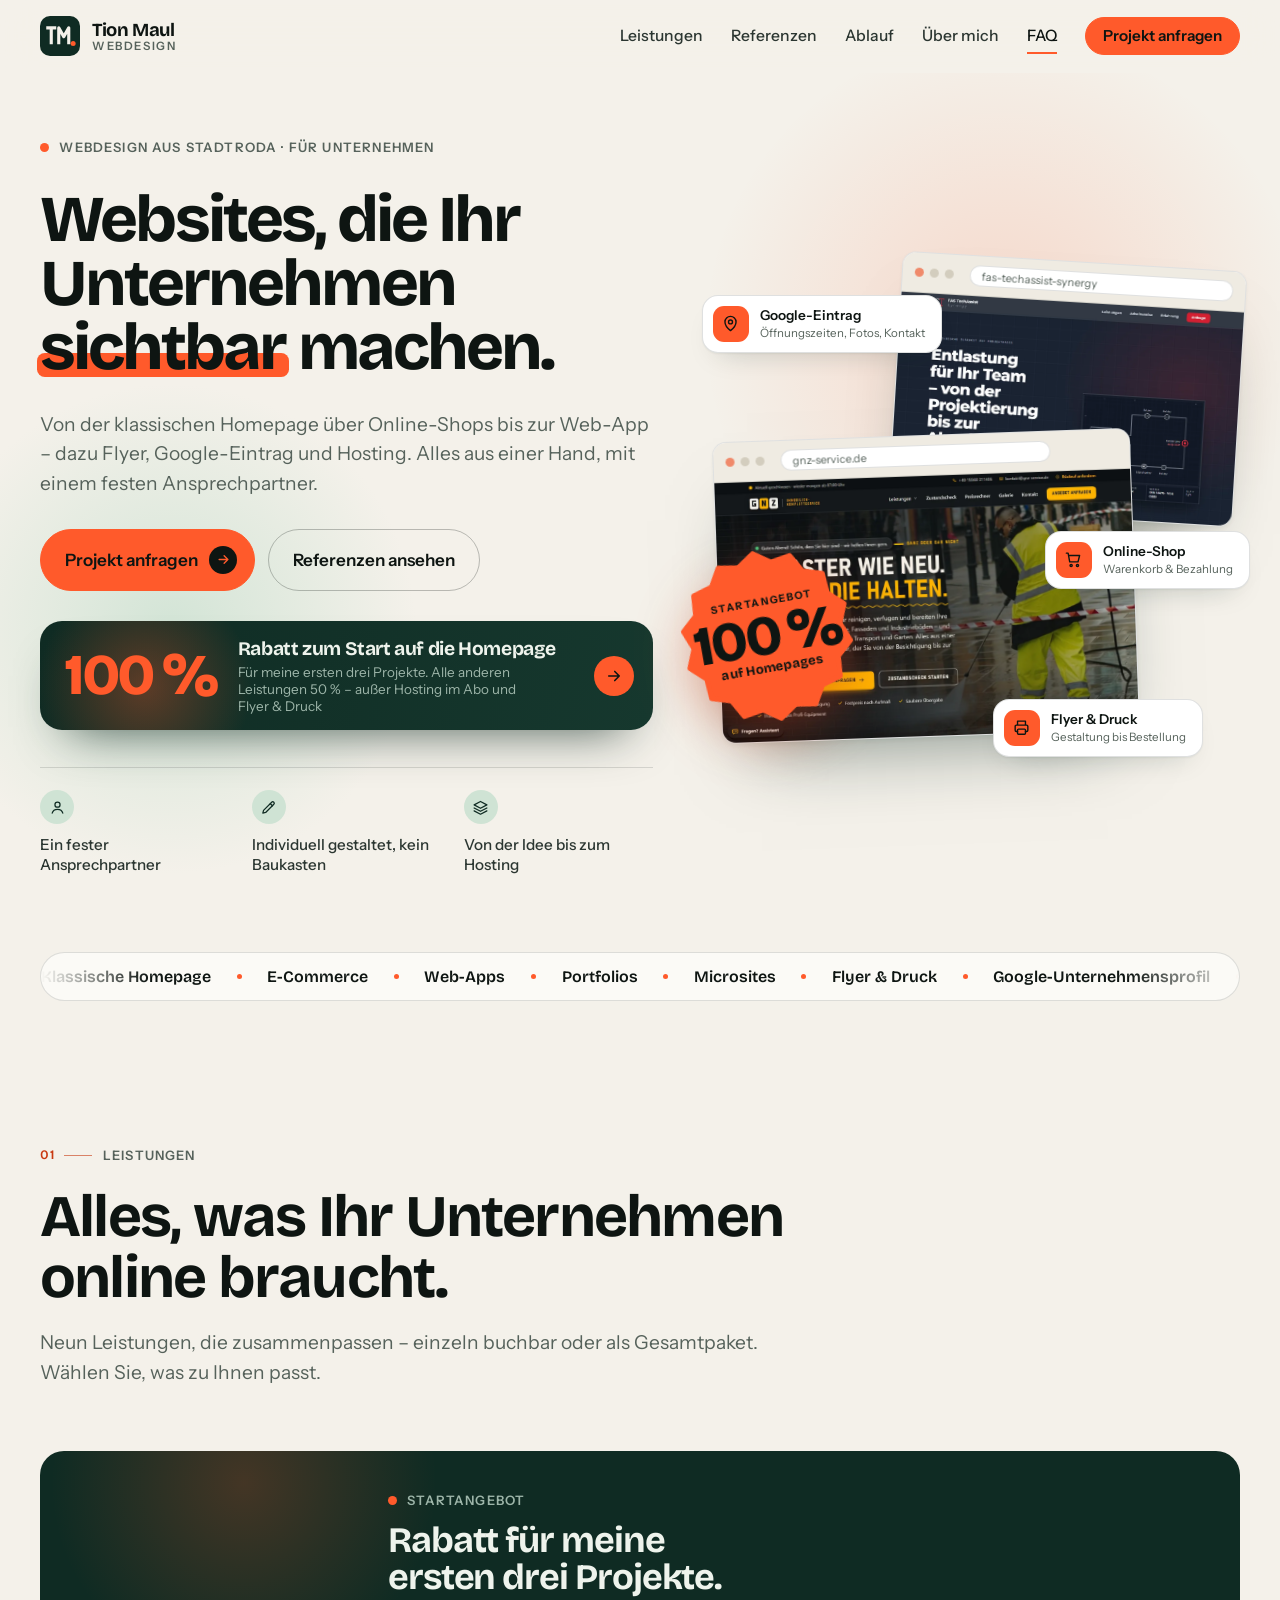
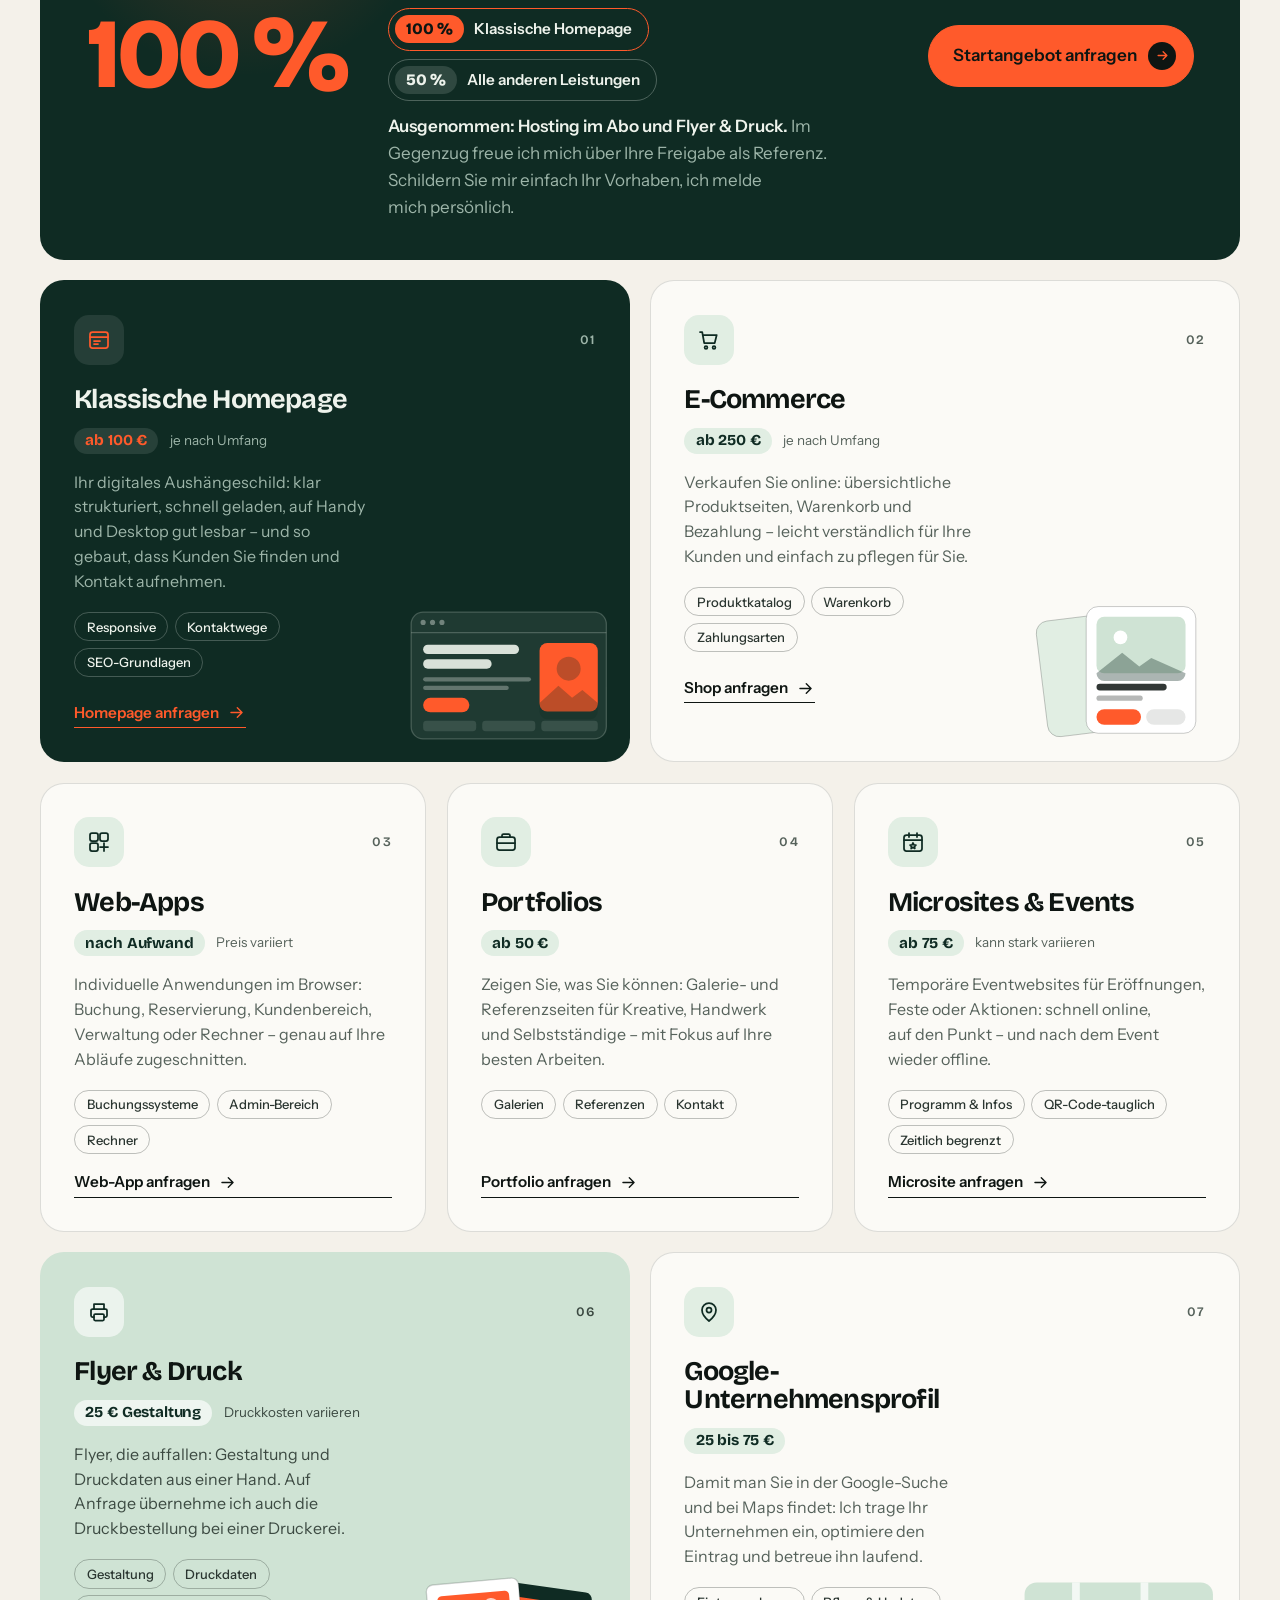
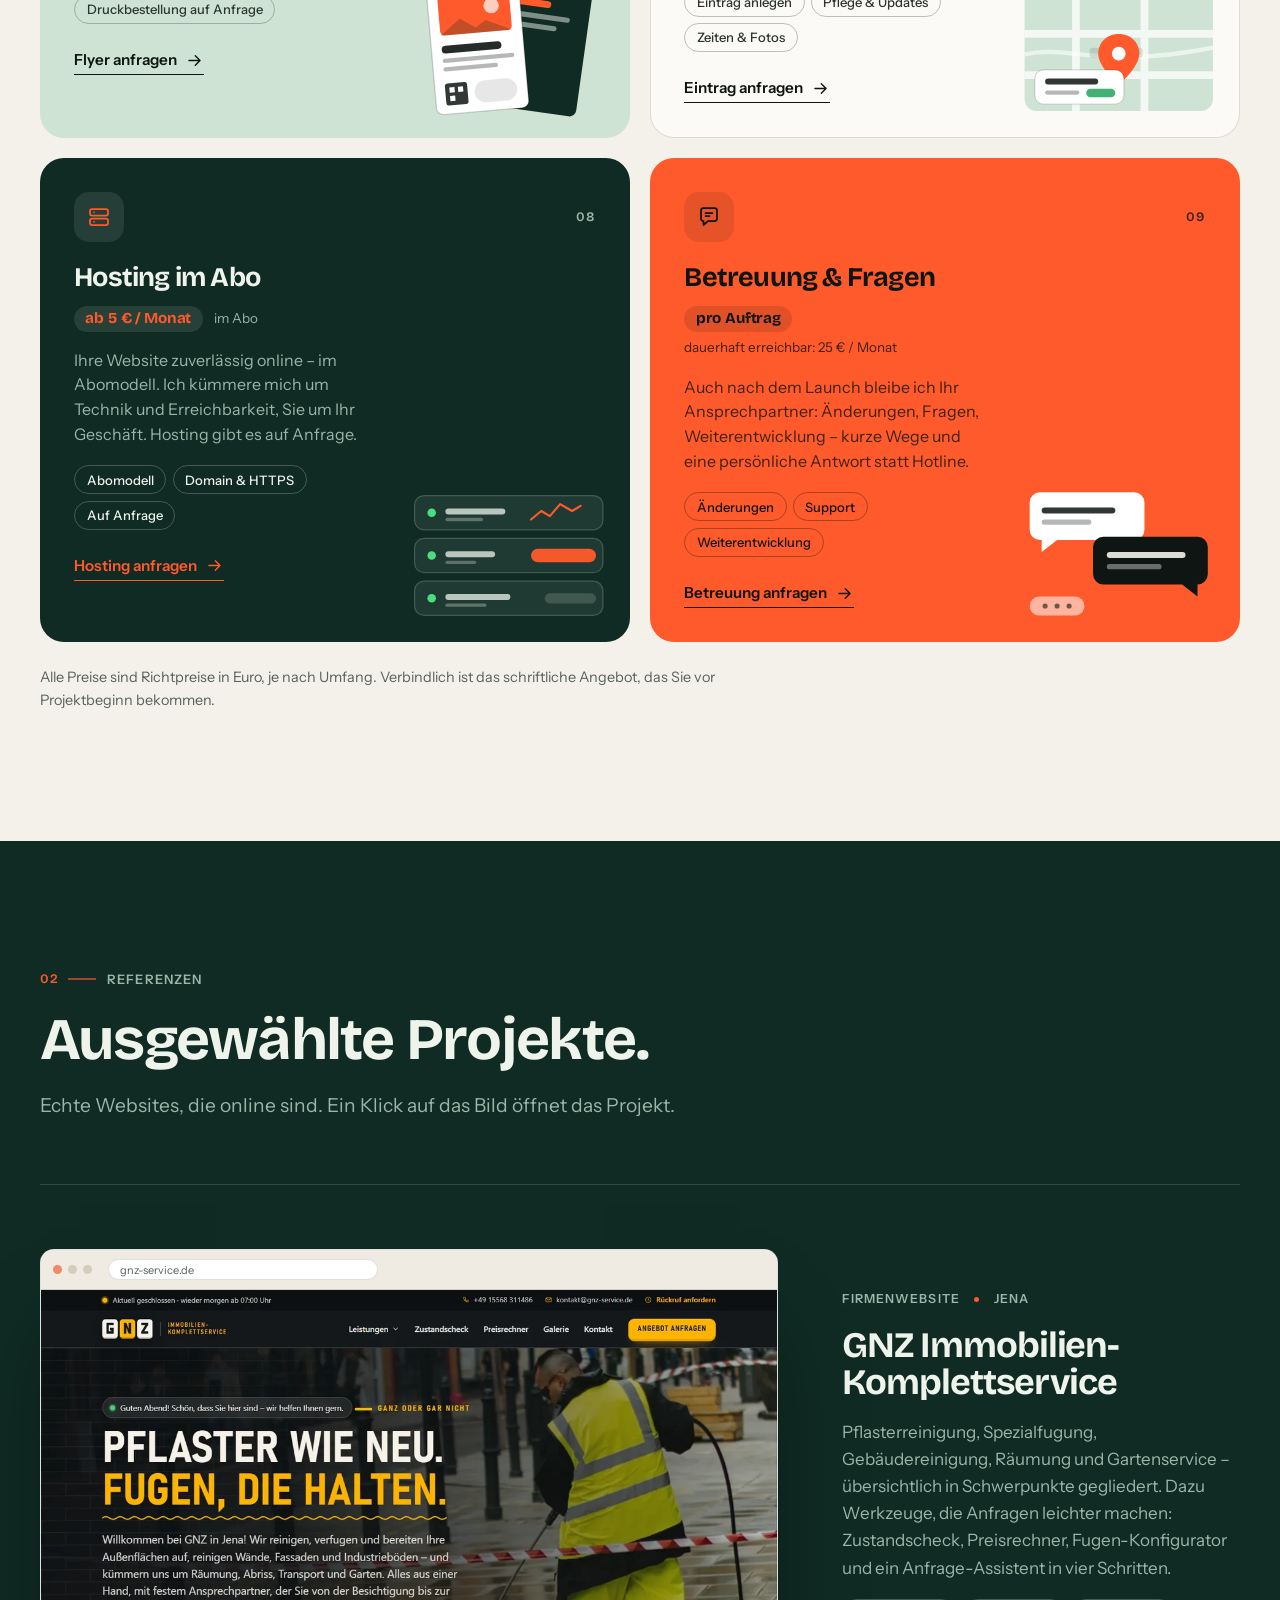
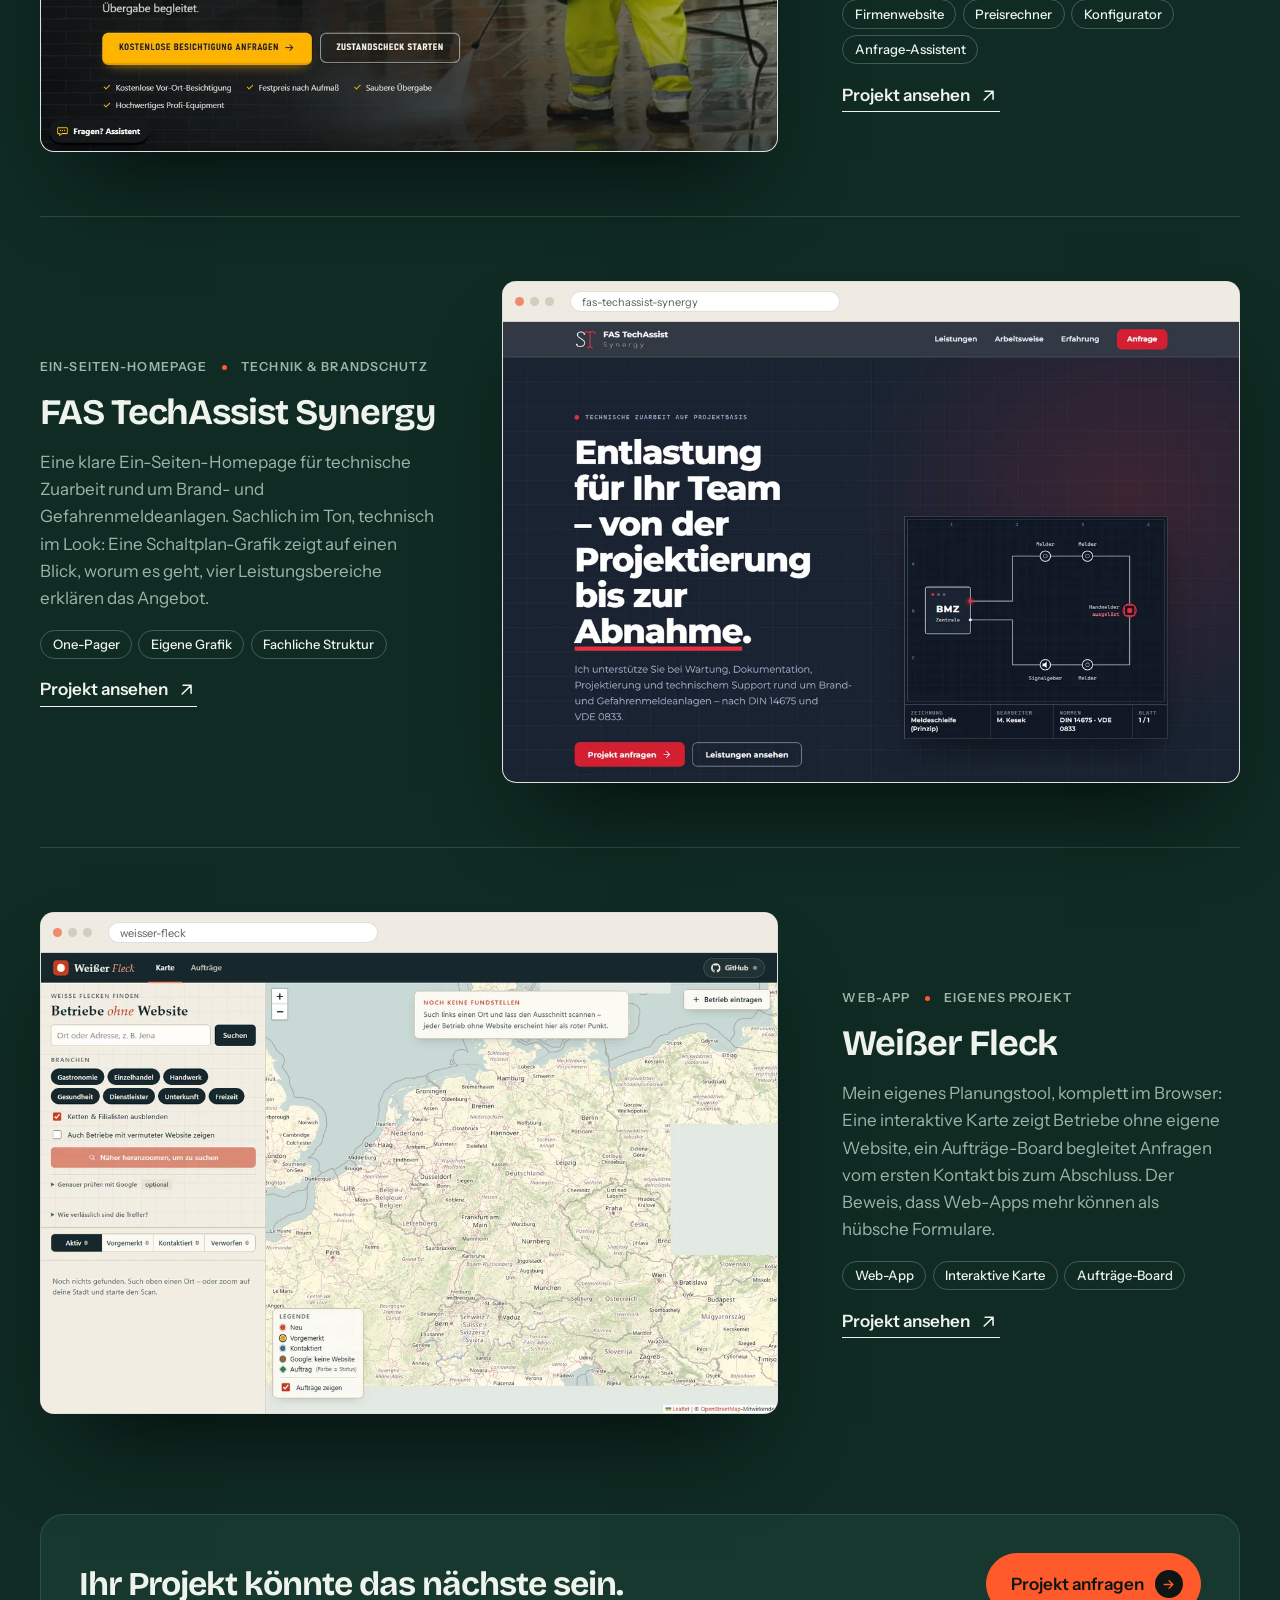
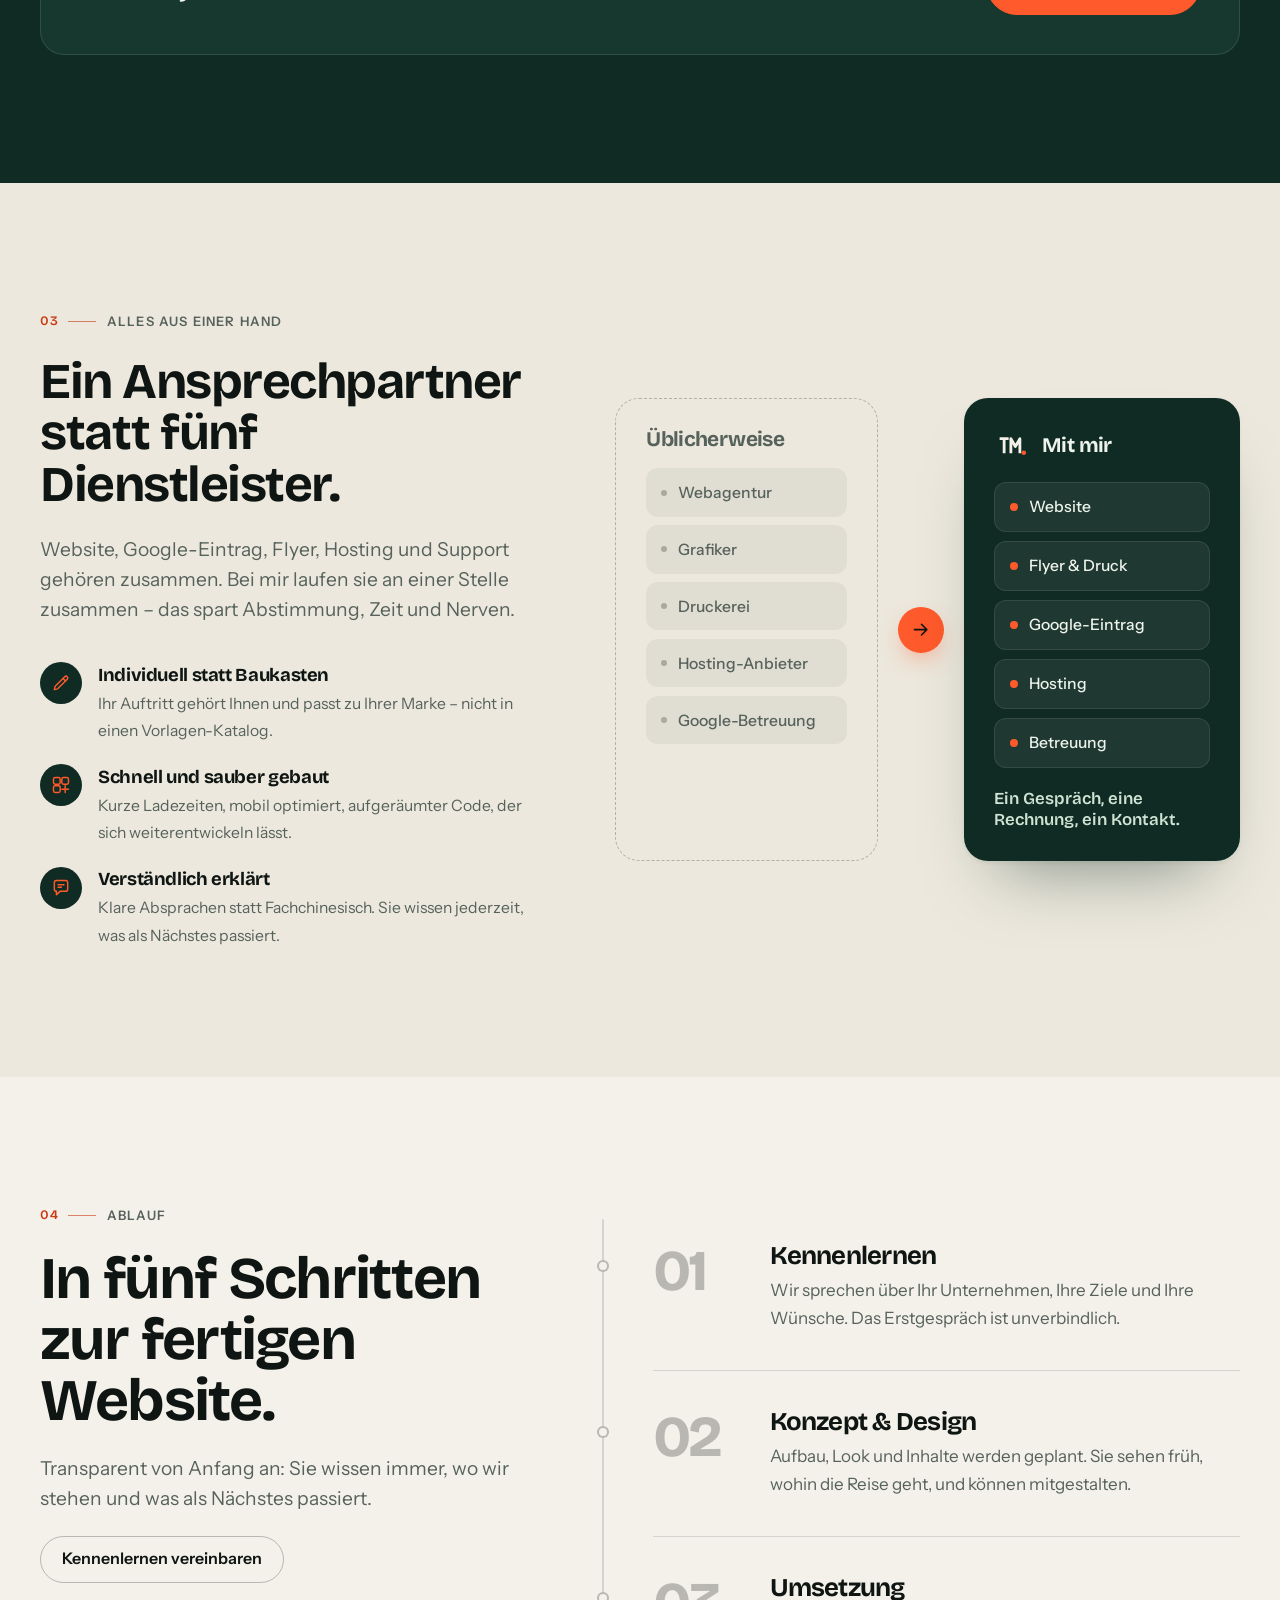
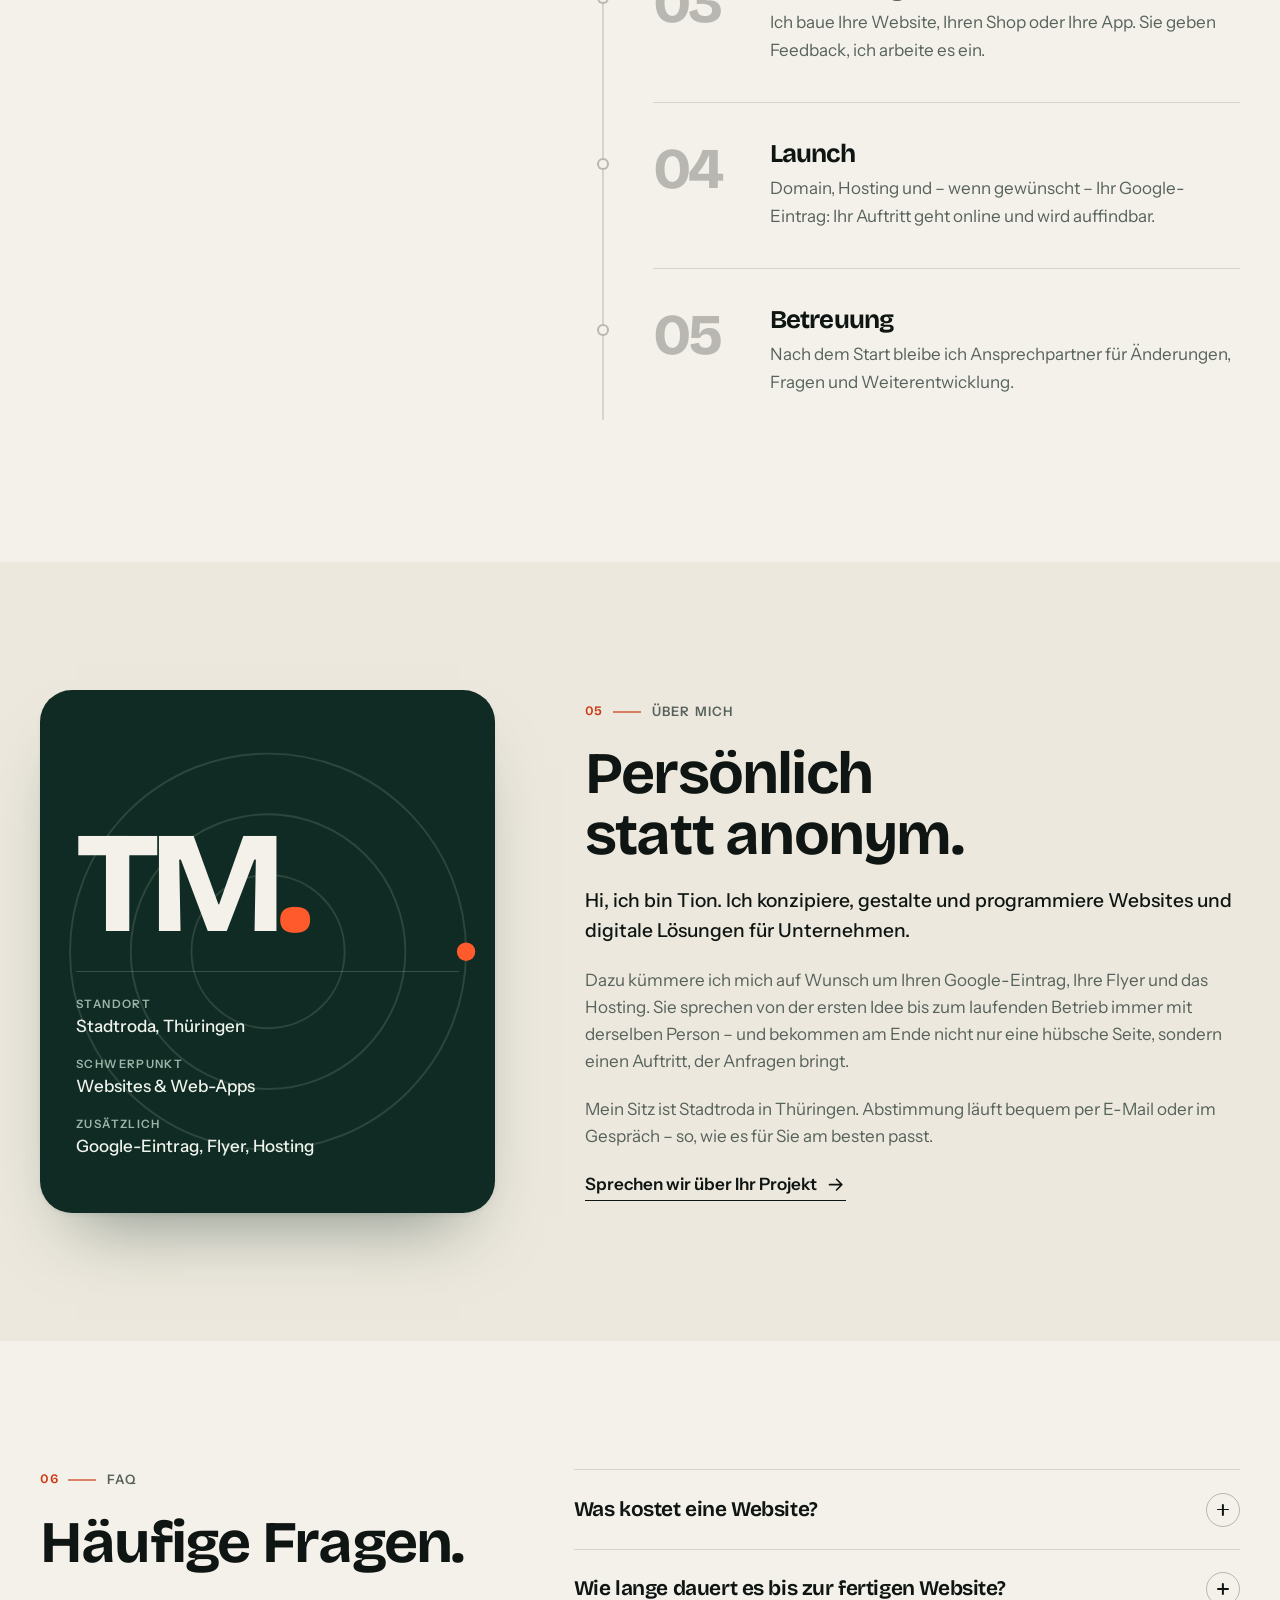
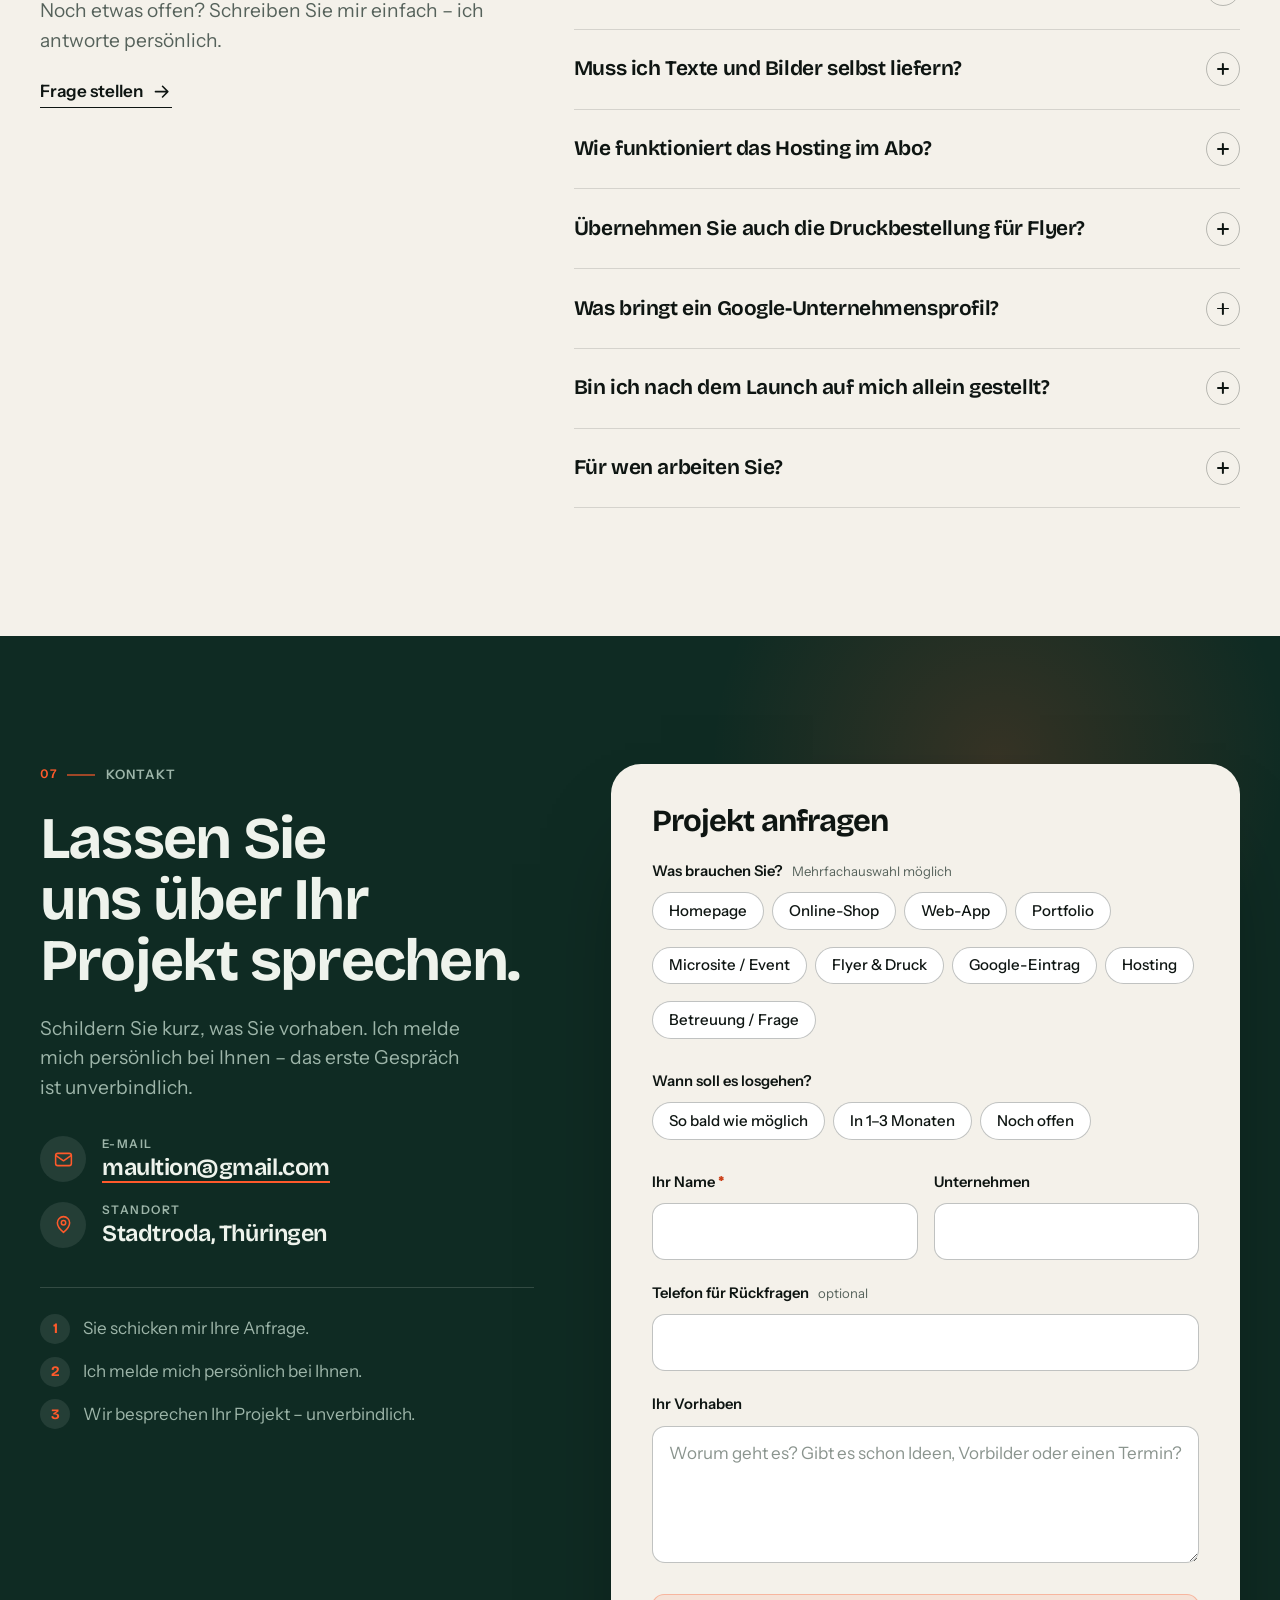
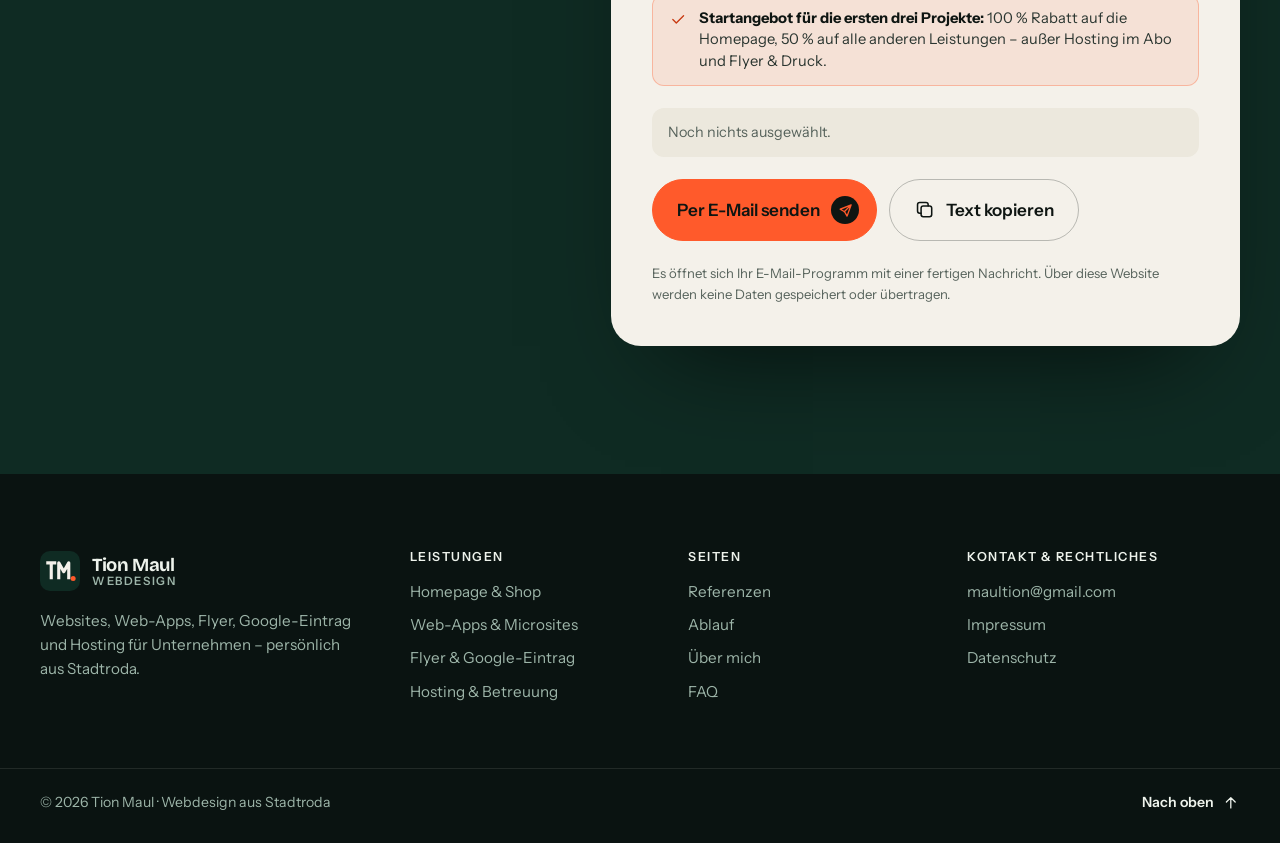
==== commit d07116ce: "GNZ-Referenz: Adresse gnz-service.de statt Netlify-Adresse Co-Authored-By: Claude Sonnet 5.5 <norepl" ====
--- a/index.html
+++ b/index.html
@@ -12,7 +12,18 @@
   <meta property="og:description" content="Websites, die Ihr Unternehmen sichtbar machen: Homepage, Online-Shop, Web-Apps, Flyer, Google-Eintrag und Hosting aus einer Hand.">
   <meta property="og:site_name" content="Tion Maul – Webdesign">
   <!-- domain:start -->
-  <!-- Wird von tools/set-domain.mjs gefüllt, sobald die Domain feststeht (canonical, og:image, twitter:card). -->
+  <link rel="canonical" href="https://maultion-commits.github.io/tion-maul-website/">
+  <meta property="og:url" content="https://maultion-commits.github.io/tion-maul-website/">
+  <meta property="og:image" content="https://maultion-commits.github.io/tion-maul-website/assets/og-image.jpg">
+  <meta property="og:image:width" content="1200">
+  <meta property="og:image:height" content="630">
+  <meta property="og:image:alt" content="Tion Maul – Webdesign: Websites, die Ihr Unternehmen sichtbar machen, mit Vorschau auf zwei Referenzprojekte">
+  <meta name="twitter:card" content="summary_large_image">
+  <meta name="twitter:title" content="Tion Maul – Webdesign aus Stadtroda">
+  <meta name="twitter:image" content="https://maultion-commits.github.io/tion-maul-website/assets/og-image.jpg">
+  <script type="application/ld+json">
+  { "@context": "https://schema.org", "@type": "WebSite", "name": "Tion Maul – Webdesign", "url": "https://maultion-commits.github.io/tion-maul-website/", "inLanguage": "de-DE" }
+  </script>
   <!-- domain:end -->
   <link rel="icon" href="assets/favicon.svg" type="image/svg+xml">
   <link rel="preload" href="assets/fonts/bricolage-grotesque-latin-wght-normal.woff2" as="font" type="font/woff2" crossorigin>
@@ -136,7 +147,7 @@
           </div></div>
           <div class="layer l-front"><div class="float f1">
             <figure class="browser">
-              <div class="browser-bar"><i></i><i></i><i></i><span class="url">gnz-komplettservice.netlify.app</span></div>
+              <div class="browser-bar"><i></i><i></i><i></i><span class="url">gnz-service.de</span></div>
               <img src="assets/img/ref-gnz.webp" width="1200" height="750" alt="" decoding="async" fetchpriority="high">
             </figure>
           </div></div>
@@ -401,9 +412,9 @@
       <div class="cases">
 
         <article class="case" data-reveal>
-          <a class="case-media" href="https://gnz-komplettservice.netlify.app/" target="_blank" rel="noopener" aria-label="GNZ Immobilien-Komplettservice live ansehen (öffnet in neuem Tab)">
+          <a class="case-media" href="https://gnz-service.de/" target="_blank" rel="noopener" aria-label="GNZ Immobilien-Komplettservice live ansehen (öffnet in neuem Tab)">
             <figure class="browser">
-              <div class="browser-bar"><i></i><i></i><i></i><span class="url">gnz-komplettservice.netlify.app</span></div>
+              <div class="browser-bar"><i></i><i></i><i></i><span class="url">gnz-service.de</span></div>
               <img src="assets/img/ref-gnz.webp" width="1200" height="750" loading="lazy" decoding="async" alt="Startseite von GNZ Immobilien-Komplettservice: Hochdruckreinigung eines Pflasters, Schlagzeile „Pflaster wie neu. Fugen, die halten.“">
             </figure>
             <span class="view-pill">Live ansehen <svg class="ico" aria-hidden="true"><use href="#i-arrow-ur"/></svg></span>
@@ -413,7 +424,7 @@
             <h3>GNZ Immobilien-Komplettservice</h3>
             <p>Pflasterreinigung, Spezialfugung, Gebäudereinigung, Räumung und Gartenservice – übersichtlich in Schwerpunkte gegliedert. Dazu Werkzeuge, die Anfragen leichter machen: Zustandscheck, Preisrechner, Fugen-Konfigurator und ein Anfrage-Assistent in vier Schritten.</p>
             <ul class="tags"><li>Firmenwebsite</li><li>Preisrechner</li><li>Konfigurator</li><li>Anfrage-Assistent</li></ul>
-            <a class="link-arrow" href="https://gnz-komplettservice.netlify.app/" target="_blank" rel="noopener">Projekt ansehen <svg class="ico" aria-hidden="true"><use href="#i-arrow-ur"/></svg></a>
+            <a class="link-arrow" href="https://gnz-service.de/" target="_blank" rel="noopener">Projekt ansehen <svg class="ico" aria-hidden="true"><use href="#i-arrow-ur"/></svg></a>
           </div>
         </article>
 
